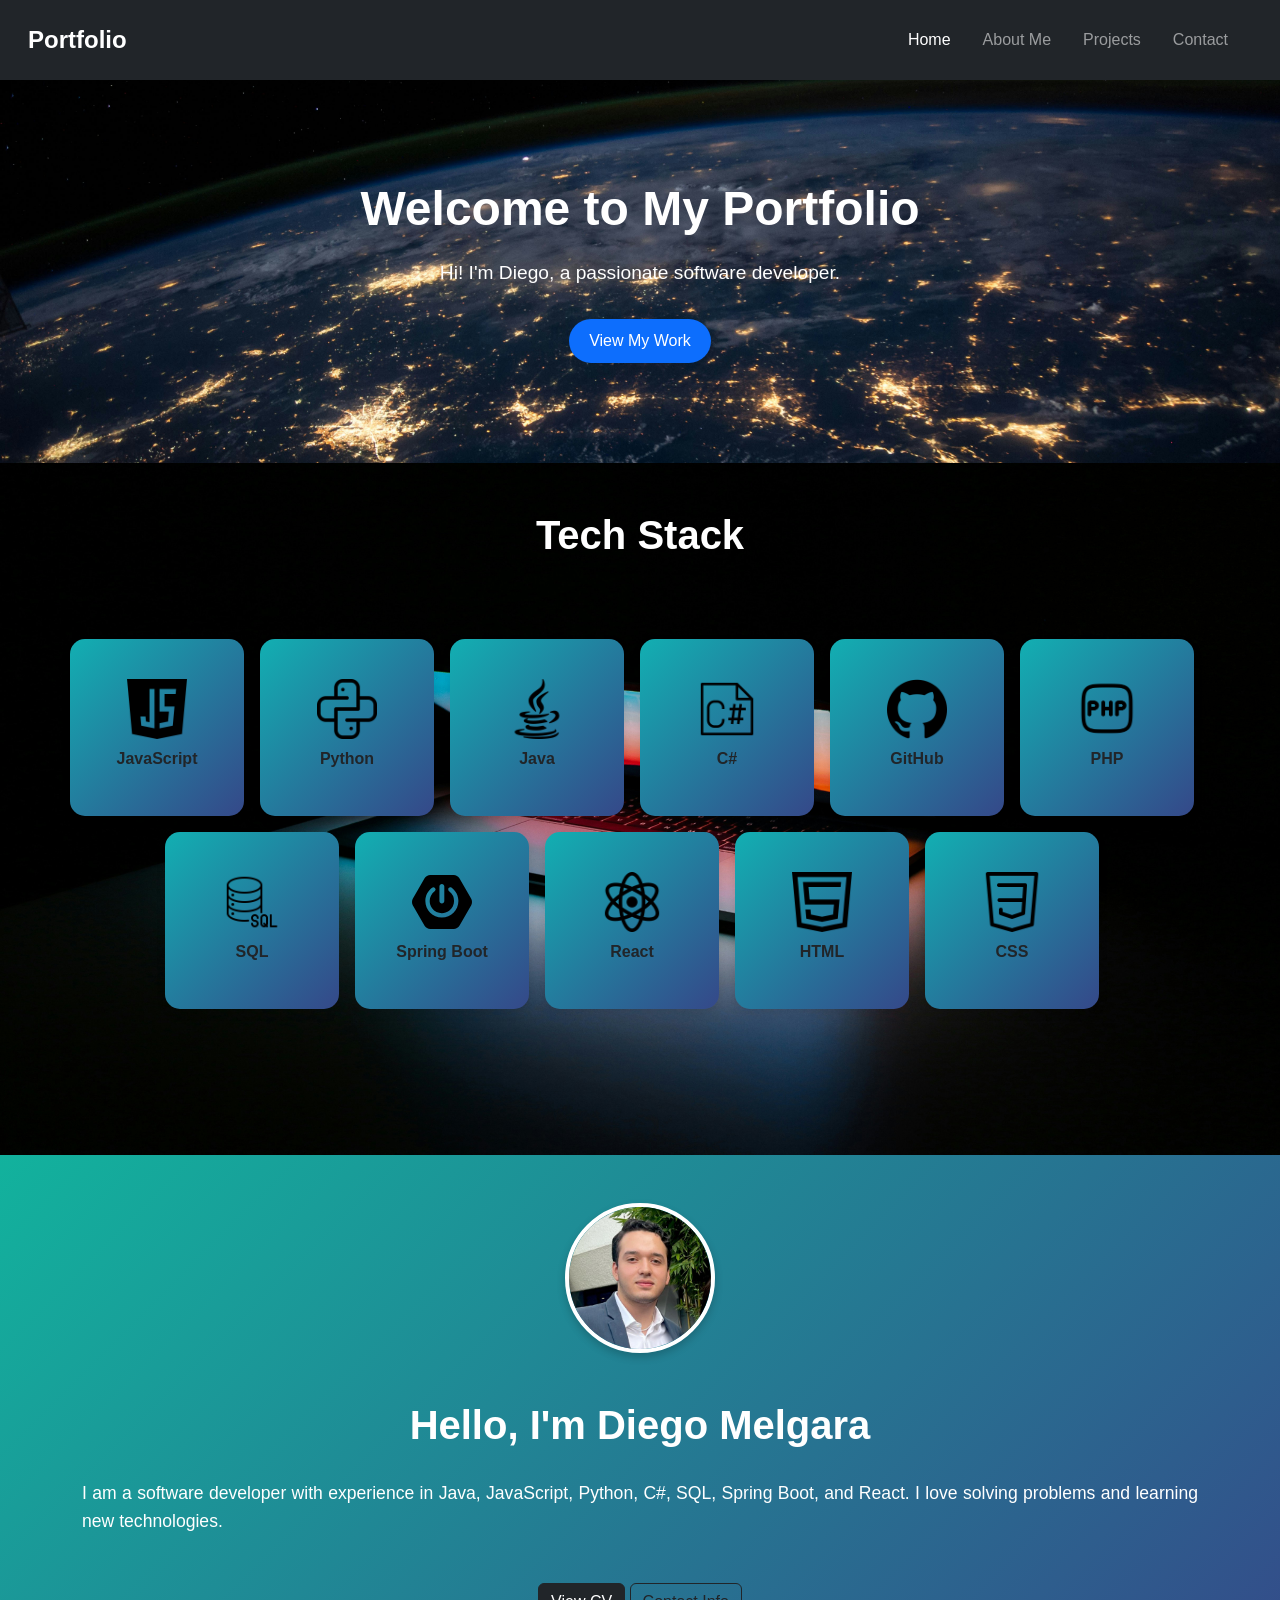
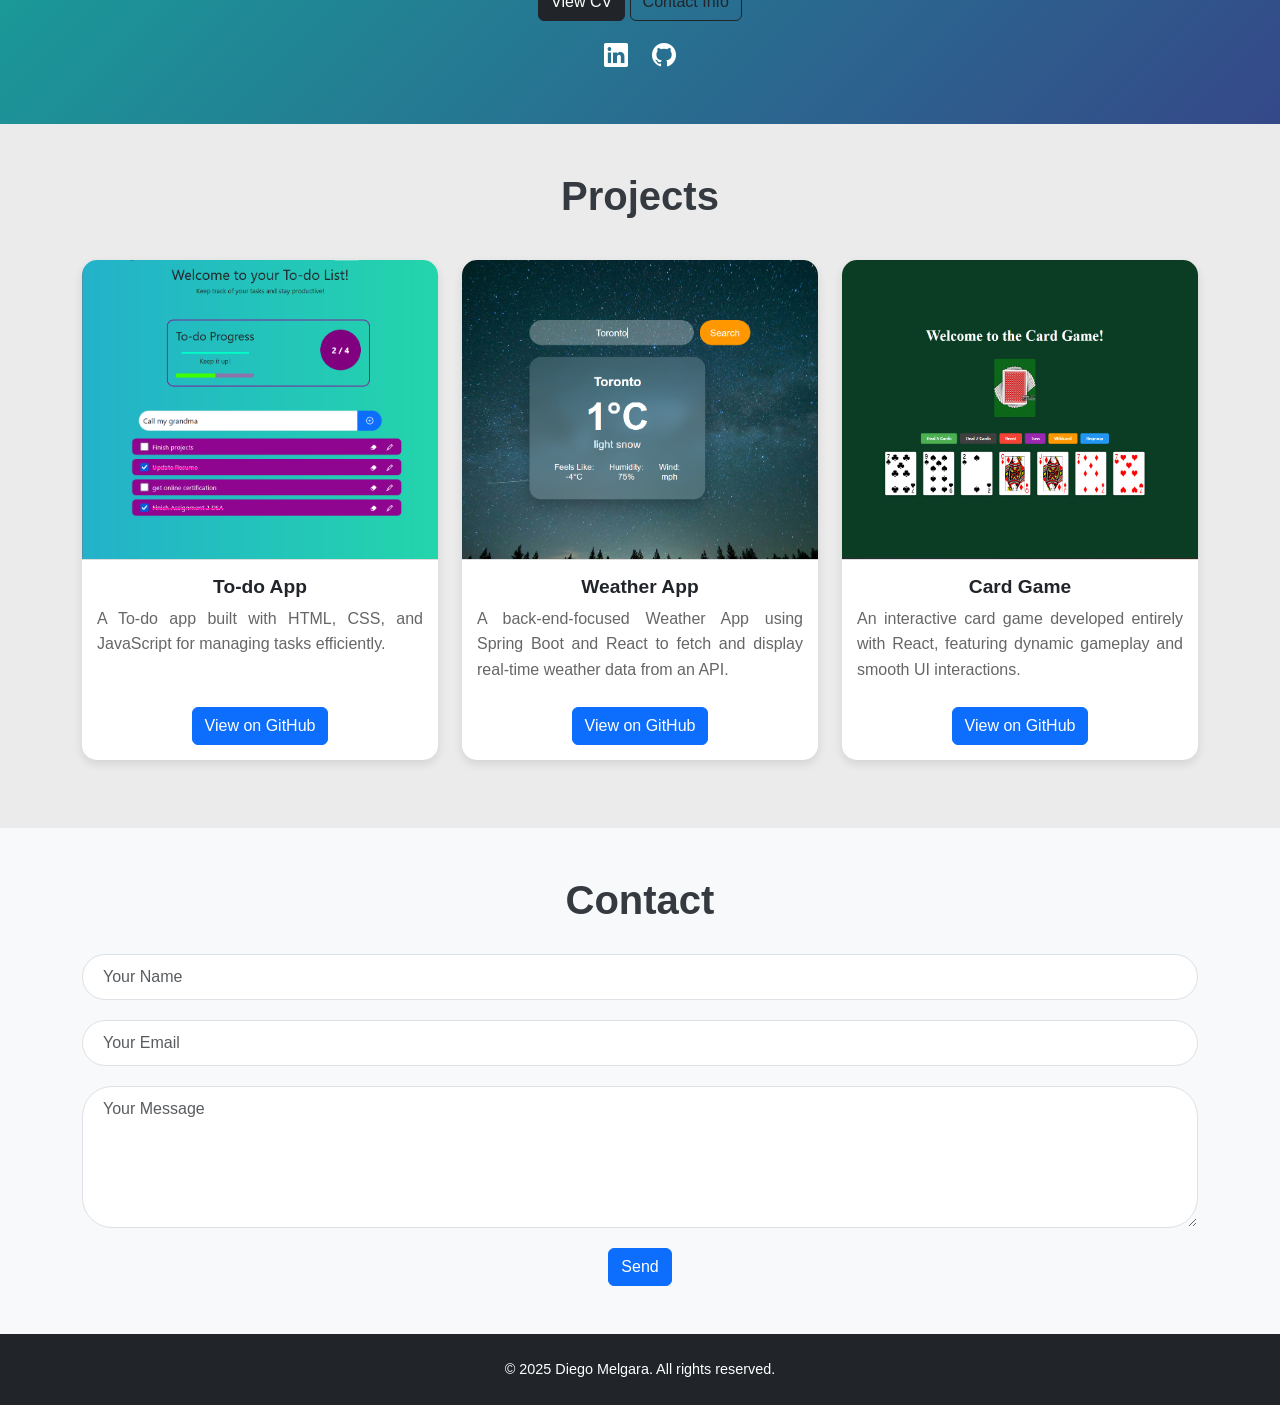
==== index.html @ a62bce4a "Update index.html" ====
<!DOCTYPE html>
<html lang="en">
<head>
    <!-- Meta tags -->
    <meta charset="UTF-8">
    <meta http-equiv="X-UA-Compatible" content="IE=edge">
    <meta name="viewport" content="width=device-width, initial-scale=1.0">

    <!-- Bootstrap CSS -->
    <link
        href="https://cdn.jsdelivr.net/npm/bootstrap@5.3.3/dist/css/bootstrap.min.css"
        rel="stylesheet"
        integrity="sha384-QWTKZyjpPEjISv5WaRU9OFeRpok6YctnYmDr5pNlyT2bRjXh0JMhjY6hW+ALEwIH"
        crossorigin="anonymous"
    >

    <!-- Bootstrap Icons -->
    <link
        href="https://cdn.jsdelivr.net/npm/bootstrap-icons/font/bootstrap-icons.css"
        rel="stylesheet"
    >

    <!-- Bootstrap JS -->
    <script
        src="https://cdn.jsdelivr.net/npm/bootstrap@5.3.3/dist/js/bootstrap.bundle.min.js"
        integrity="sha384-YvpcrYf0tY3lHB60NNkmXc5s9fDVZLESaAA55NDzOxhy9GkcIdslK1eN7N6jIeHz"
        crossorigin="anonymous"
    ></script>

    <link rel="stylesheet" href="./style.css">
    <title>Personal Portfolio</title>
</head>

<body>
    <!-- Navigation Bar -->
    <nav class="navbar navbar-expand-lg navbar-dark bg-dark">
        <div class="container-fluid">
            <a class="navbar-brand" href="#">Portfolio</a>
            <button class="navbar-toggler" type="button" data-bs-toggle="collapse" data-bs-target="#navbarNav"
                aria-controls="navbarNav" aria-expanded="false" aria-label="Toggle navigation">
                <span class="navbar-toggler-icon"></span>
            </button>
            <div class="collapse navbar-collapse" id="navbarNav">
                <ul class="navbar-nav ms-auto">
                    <li class="nav-item">
                        <a class="nav-link active" href="#home">Home</a>
                    </li>
                    <li class="nav-item">
                        <a class="nav-link" href="#aboutMe">About Me</a>
                    </li>
                    <li class="nav-item">
                        <a class="nav-link" href="#projects">Projects</a>
                    </li>
                    <li class="nav-item">
                        <a class="nav-link" href="#contact">Contact</a>
                    </li>
                </ul>
            </div>
        </div>
    </nav>

    <!-- Home Section -->
    <section id="home" class="d-flex align-items-center justify-content-center text-center">
        <div class="container">
            <h1 class="display-4">Welcome to My Portfolio</h1>
            <p class="lead">Hi! I'm Diego, a passionate software developer.</p>
            <a href="#projects" class="btn btn-primary">View My Work</a>
        </div>
    </section>

    <!-- Tech Stack Section -->
    <section id="techStackSection" class="fade-in py-5">
        <h2 id="techStack">Tech Stack</h2>
        <div id="skills" class="container mb-5">
            <div class="row justify-content-center g-3">
                <!-- 1 -->
                <div class="col-6 col-sm-4 col-md-3 col-lg-2 d-flex">
                    <div class="card flex-fill">
                        <div class="card-body">
                            <img src="./images/stack/java-script.png" alt="JavaScript">
                            <h4 class="card-title">JavaScript</h4>
                        </div>
                    </div>
                </div>
                <!-- 2 -->
                <div class="col-6 col-sm-4 col-md-3 col-lg-2 d-flex">
                    <div class="card flex-fill">
                        <div class="card-body">
                            <img src="./images/stack/python.png" alt="Python">
                            <h4 class="card-title">Python</h4>
                        </div>
                    </div>
                </div>
                <!-- 3 -->
                <div class="col-6 col-sm-4 col-md-3 col-lg-2 d-flex">
                    <div class="card flex-fill">
                        <div class="card-body">
                            <img src="./images/stack/java.png" alt="Java">
                            <h4 class="card-title">Java</h4>
                        </div>
                    </div>
                </div>
                <!-- 4 -->
                <div class="col-6 col-sm-4 col-md-3 col-lg-2 d-flex">
                    <div class="card flex-fill">
                        <div class="card-body">
                            <img src="./images/stack/c-sharp(1).png" alt="C#">
                            <h4 class="card-title">C#</h4>
                        </div>
                    </div>
                </div>
                <!-- 5 -->
                <div class="col-6 col-sm-4 col-md-3 col-lg-2 d-flex">
                    <div class="card flex-fill">
                        <div class="card-body">
                            <img src="./images/stack/github-logo.png" alt="GitHub">
                            <h4 class="card-title">GitHub</h4>
                        </div>
                    </div>
                </div>
                <!-- 6 -->
                <div class="col-6 col-sm-4 col-md-3 col-lg-2 d-flex">
                    <div class="card flex-fill">
                        <div class="card-body">
                            <img src="./images/stack/php.png" alt="PHP">
                            <h4 class="card-title">PHP</h4>
                        </div>
                    </div>
                </div>
                <!-- 7 -->
                <div class="col-6 col-sm-4 col-md-3 col-lg-2 d-flex">
                    <div class="card flex-fill">
                        <div class="card-body">
                            <img src="./images/stack/sql-server.png" alt="SQL">
                            <h4 class="card-title">SQL</h4>
                        </div>
                    </div>
                </div>
                <!-- 8 -->
                <div class="col-6 col-sm-4 col-md-3 col-lg-2 d-flex">
                    <div class="card flex-fill">
                        <div class="card-body">
                            <img src="./images/stack/springboot.svg" alt="Spring Boot">
                            <h4 class="card-title">Spring Boot</h4>
                        </div>
                    </div>
                </div>
                <!-- 9 -->
                <div class="col-6 col-sm-4 col-md-3 col-lg-2 d-flex">
                    <div class="card flex-fill">
                        <div class="card-body">
                            <img src="./images/stack/atom.png" alt="React">
                            <h4 class="card-title">React</h4>
                        </div>
                    </div>
                </div>
                <!-- 10 -->
                <div class="col-6 col-sm-4 col-md-3 col-lg-2 d-flex">
                    <div class="card flex-fill">
                        <div class="card-body">
                            <img src="./images/stack/html.png" alt="Html">
                            <h4 class="card-title">HTML</h4>
                        </div>
                    </div>
                </div>
                <!-- 11 -->
                <div class="col-6 col-sm-4 col-md-3 col-lg-2 d-flex">
                    <div class="card flex-fill">
                        <div class="card-body">
                            <img src="./images/stack/css-3.png" alt="CSS">
                            <h4 class="card-title">CSS</h4>
                        </div>
                    </div>
                </div>
            </div>
        </div>
    </section>

    <!-- About Me Section -->
    <section id="aboutMe" class="py-5 bg-light text-center">
        <div class="container">
            <div class="profile-container">
                <img src="./images/me.jpg" alt="Profile Picture" class="profile-img">
            </div>
            
            <h2 class="mt-5">Hello, I'm <strong>Diego Melgara</strong></h2>
            <p>
                I am a software developer with experience in Java, JavaScript, Python, C#, SQL, Spring Boot, and React. 
                I love solving problems and learning new technologies.
            </p>
    
            <div class="mt-5">
                <a href="./CV/Diego Melgara-1.pdf" class="btn btn-dark" target="_blank">View CV</a>
                <a href="#contact" class="btn btn-outline-dark">Contact Info</a>
            </div>

    
            <div class="floating-icons mt-3">
                <a href="https://www.linkedin.com/in/diego-melgara/" target="_blank"><i class="bi bi-linkedin"></i></a>
                <a href="https://github.com/dmelgara" target="_blank"><i class="bi bi-github"></i></a>
            </div>
        </div>
    </section>
    
    <!-- Projects Section -->
    <section id="projects" class="py-5">
        <div class="container text-center">
            <h2>Projects</h2>
            <div class="row">
                <div class="col-md-4">
                    <div class="card fixed-size-card">
                        <img src="./images/TodoSS.png" class="card-img-top fixed-img" alt="To-do App">
                        <div class="card-body">
                            <h5 class="card-title">To-do App</h5>
                            <p class="card-text">A To-do app built with HTML, CSS, and JavaScript for managing tasks efficiently.</p>
                            <a href="https://github.com/dmelgara/To-do-App.git" class="btn btn-primary">View on GitHub</a>
                        </div>
                    </div>
                </div>
                <div class="col-md-4">
                    <div class="card fixed-size-card">
                        <img src="./images/Weather.png" class="card-img-top fixed-img" alt="Weather App">
                        <div class="card-body">
                            <h5 class="card-title">Weather App</h5>
                            <p class="card-text">A back-end-focused Weather App using Spring Boot and React to fetch and display real-time weather data from an API.</p>
                            <a href="https://github.com/dmelgara/Weather-app" class="btn btn-primary">View on GitHub</a>
                        </div>
                    </div>
                </div>
                <div class="col-md-4">
                    <div class="card fixed-size-card">
                        <img src="./images/CardGame.png" class="card-img-top fixed-img" alt="Card Game">
                        <div class="card-body">
                            <h5 class="card-title">Card Game</h5>
                            <p class="card-text">An interactive card game developed entirely with React, featuring dynamic gameplay and smooth UI interactions.</p>
                            <a href="https://github.com/dmelgara/Card-Game" class="btn btn-primary">View on GitHub</a>
                        </div>
                    </div>
                </div>
            </div>
        </div>
    </section>

    <!-- Contact Section -->
    <section id="contact" class="py-5 bg-light">
        <div class="container text-center">
            <h2>Contact</h2>
            <form action="https://formspree.io/f/xpwqrazk" method="POST">
                <input type="text" name="name" class="form-control" placeholder="Your Name" required>
                <input type="email" name="email" class="form-control" placeholder="Your Email" required>
                <textarea name="message" class="form-control" placeholder="Your Message" rows="5" required></textarea>
                <button type="submit" class="btn btn-primary">Send</button>
            </form>
        </div>
    </section>

    <!-- Footer -->
    <footer class="py-4 bg-dark text-white text-center">
        <p>&copy; 2025 Diego Melgara. All rights reserved.</p>
    </footer>
</body>
</html>
---- style.css ----
body {
    font-family: 'Poppins', sans-serif;
    line-height: 1.6;
    color: #ffffff;
    background-color: #ffffff;
    margin: 0;
    padding: 0;
    box-sizing: border-box;
}

.navbar {
    box-shadow: 0 4px 6px rgba(0, 0, 0, 0.1);
    padding: 1rem;
}

.navbar-brand { 
    font-size: 1.5rem;
    font-weight: bold;
}

.navbar-nav .nav-link {
    margin-right: 1rem;
    font-weight: 500;
    transition: color 0.3s ease;
}

.navbar-nav .nav-link:hover {
    color: #0d6efd;
}


#home {
    background-image: url("./images/world.jpg");
    color: #fff;
    text-align: center;
    padding: 100px 20px; 
    background-size: cover;
    background-position: center;
}

#home h1 {
    font-size: 3rem;
    font-weight: bold;
    margin-bottom: 20px;
}

#home p {
    font-size: 1.2rem;
    margin-bottom: 30px;
}

#home .btn {
    padding: 10px 20px;
    font-size: 1rem;
    border-radius: 25px;
    background-color: #0d6efd;
    color: #fff;
    border: none;
    cursor: pointer;
}


#techStack {
    text-align: center;
    font-size: 2.5rem;
    font-weight: bold;
    margin-bottom: 30px;
    position: relative;
    animation: fadeColor 4s infinite ease-in-out;
}

@keyframes fadeColor {
    0% { color: #ffffff; }
    50% { color: #0d6efd; }
    100% { color: #ffffff; }
}
#techStackSection {
    background: url("./images/laptop.jpg") no-repeat center center;
    background-size: cover;
}

#skills {
    padding: 50px 0;
}


#skills .row {
    width: 100%;
    display: flex;
    flex-wrap: wrap;
    justify-content: center;
}


#skills .card {
    border-radius: 15px;
    transition: transform 0.3s, box-shadow 0.3s;
    background: linear-gradient(135deg, #12afb2, #354889);
    padding: 15px;
    text-align: center;
    height: 100%;
    max-width: 180px;
}

#skills .card:hover {
    box-shadow: 0 0 15px rgba(255, 255, 255, 0.5);
    transform: translateY(-5px);
}


#skills .card-body {
    display: flex;
    flex-direction: column;
    align-items: center;
    justify-content: center;
}


#skills .card img {
    width: 60px;
    height: 60px;
    margin-bottom: 10px;
}


#skills .card-title {
    font-size: 1rem;
    font-weight: bold;
}


@media (max-width: 992px) {
    #skills .card {
        max-width: 150px;
    }
}

@media (max-width: 768px) {
    #skills .card {
        max-width: 200px;
        margin: 10px 0;
    }
    #skills .card img {
        width: 50px;
        height: 50px;
    }
}

@media (max-width: 480px) {
    #skills .card {
        max-width: 250px;
        width: 90%;
    }
}


#aboutMe {
    padding: 100px 20px;
    background: linear-gradient(135deg, #12b29d, #354889);
    display: flex;
    flex-direction: column;
    align-items: center;
    color: #fff; 
}

#aboutMe h2 {
    font-size: 2.5rem;
    margin-bottom: 30px;
    font-weight: bold;
    text-align: center;
}

#aboutMe p {
    font-size: 1.1rem;
    margin-bottom: 40px;
    text-align: justify;
}


.profile-container {
    display: flex;
    justify-content: center;
    align-items: center;
}

.profile-img {
    width: 150px;
    height: 150px;
    border-radius: 50%;
    object-fit: cover;
    border: 4px solid #fff;
    box-shadow: 0 4px 8px rgba(0, 0, 0, 0.2);
}


.floating-icons a {
    font-size: 24px;
    color: #fff;
    margin: 0 10px;
    transition: color 0.3s;
    text-decoration: none;
}

.floating-icons a:hover {
    color: #0d6efd;
}

/* Projects Section */
#projects {
    padding: 60px 20px;
    background-color: #ebebeb;
    display: flex;
    flex-direction: column;
    align-items: center;
}

#projects h2 {
    font-size: 2.5rem;
    margin-bottom: 40px;
    font-weight: bold;
    text-align: center;
    color: #343a40;
}

/* Cards for Projects */
.fixed-size-card {
    height: 500px; 
    display: flex;
    flex-direction: column;
    justify-content: space-between;
    box-shadow: 0 0 10px rgba(0, 0, 0, 0.1);
    border-radius: 8px;
    overflow: hidden;
}

.fixed-img {
    height: 300px; 
    object-fit: cover; 
    border-bottom: 1px solid #ddd;
}

.card-body {
    display: flex;
    flex-direction: column;
    justify-content: space-between;
    padding: 15px;
}

.card-text {
    flex-grow: 1;
    margin-bottom: 10px;
}

.btn-primary {
    align-self: center;
}

.card {
    border: none;
    border-radius: 15px;
    box-shadow: 0 4px 10px rgba(0, 0, 0, 0.1);
    transition: transform 0.3s ease, box-shadow 0.3s ease;
    margin-bottom: 20px;
}

.card:hover {
    transform: translateY(-10px);
    box-shadow: 0 8px 15px rgba(0, 0, 0, 0.2);
}

.card-title {
    font-size: 1.2rem;
    font-weight: 600;
    text-align: center;
}

.card-text {
    font-size: 1rem;
    color: #666;
    text-align: justify;
}

/* Contact Section */
#contact {
    padding: 60px 20px;
    background-color: #bcbcbc;
    display: flex;
    flex-direction: column;
    align-items: center;
}

#contact h2 {
    font-size: 2.5rem;
    margin-bottom: 30px;
    font-weight: bold;
    text-align: center;
    color: #343a40;
}

form .form-control {
    border-radius: 30px;
    padding: 10px 20px;
    font-size: 1rem;
    margin-bottom: 20px;
}

form button {
    border-radius: 25px;
    font-size: 1rem;
    padding: 10px 20px;
    background-color: #0d6efd;
    color: #fff;
    border: none;
    cursor: pointer;
}


footer {
    background: #343a40;
    color: #fff;
    padding: 20px 0;
    text-align: center;
    clear: both;
}

footer p {
    margin: 0;
    font-size: 0.9rem;
}
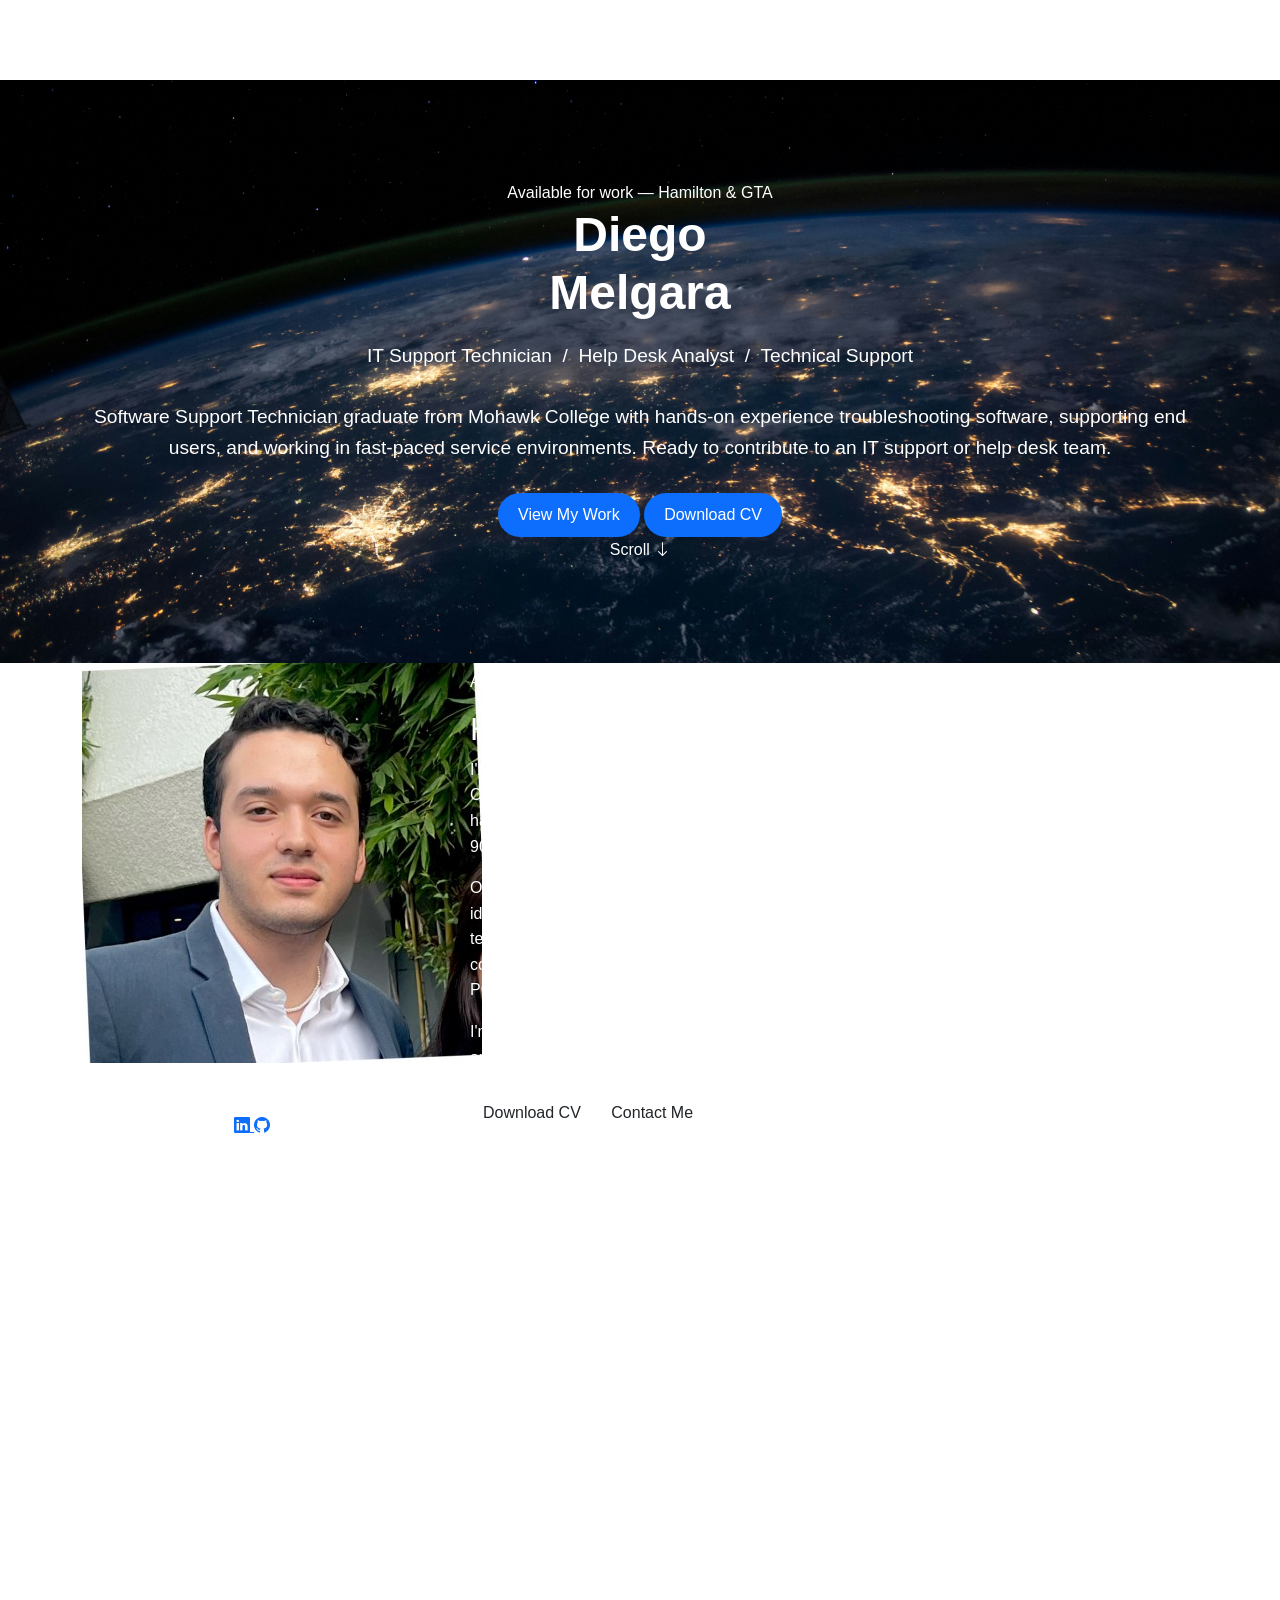
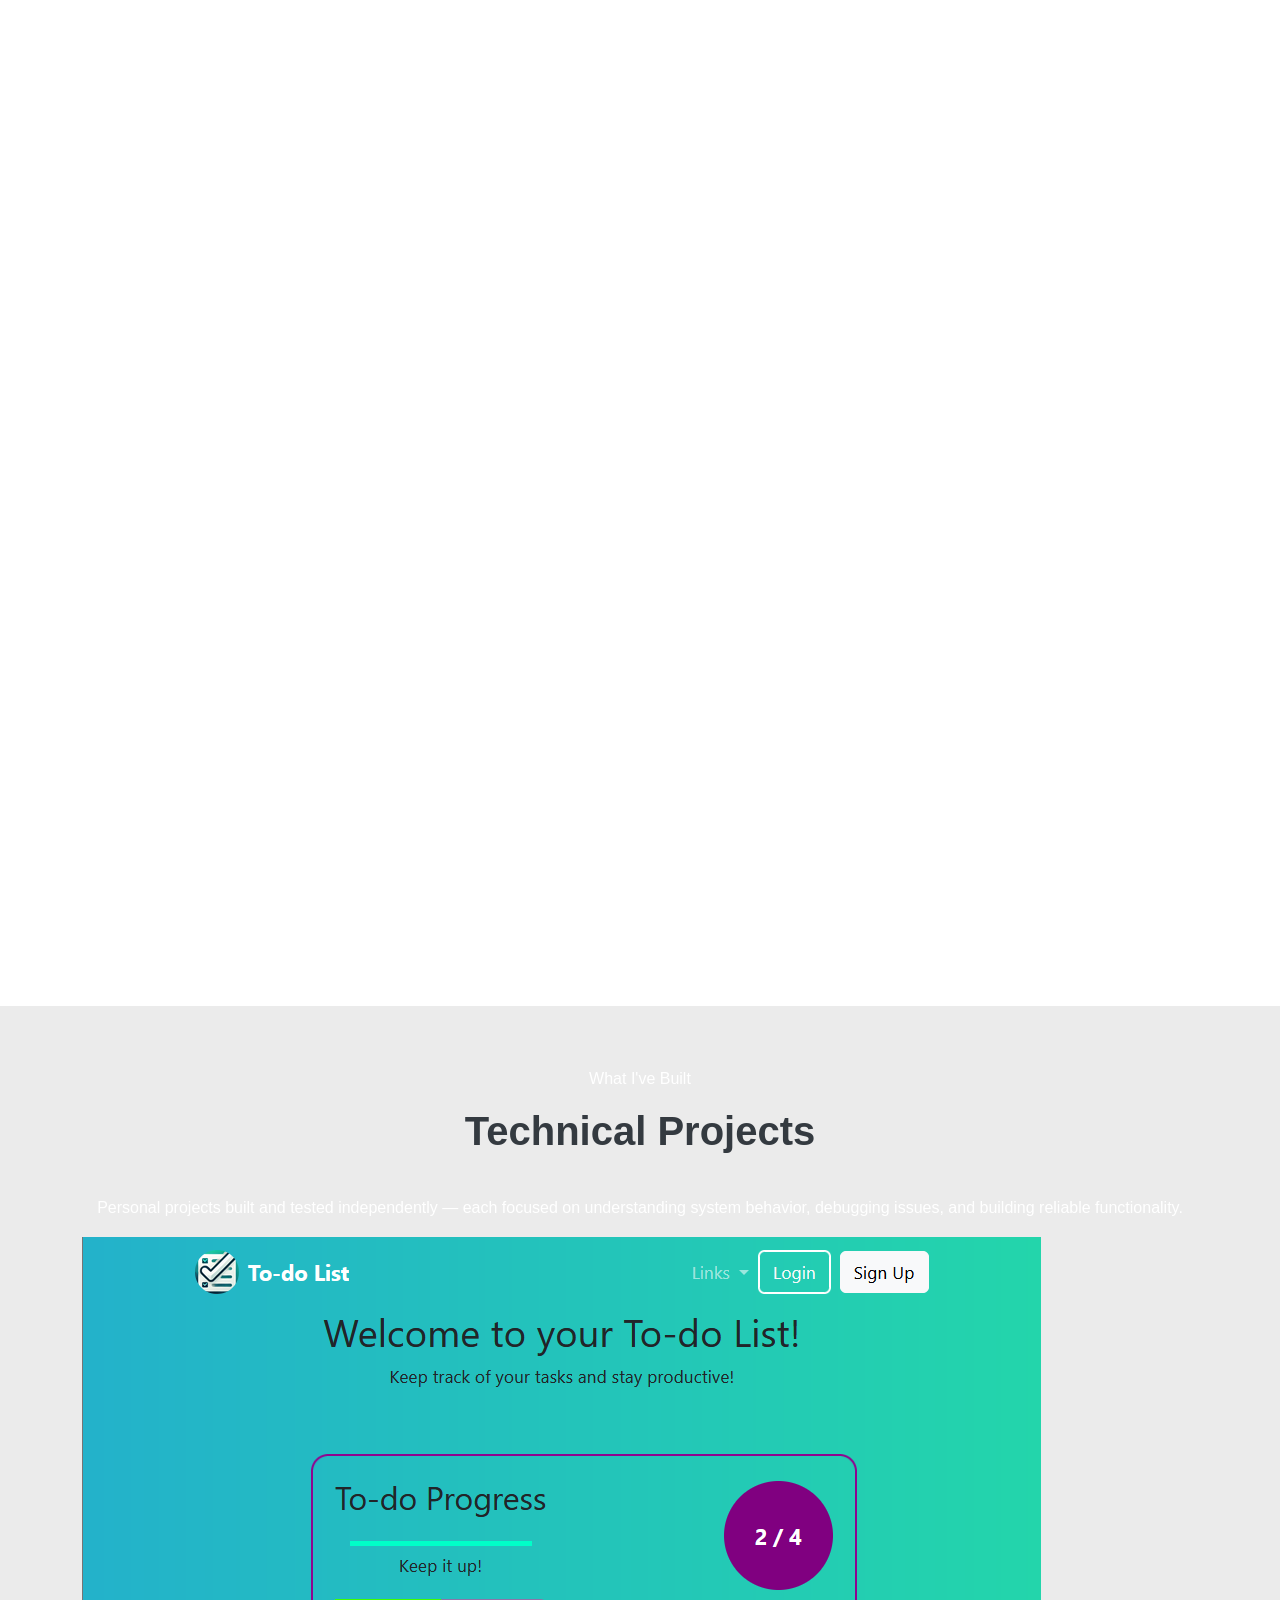
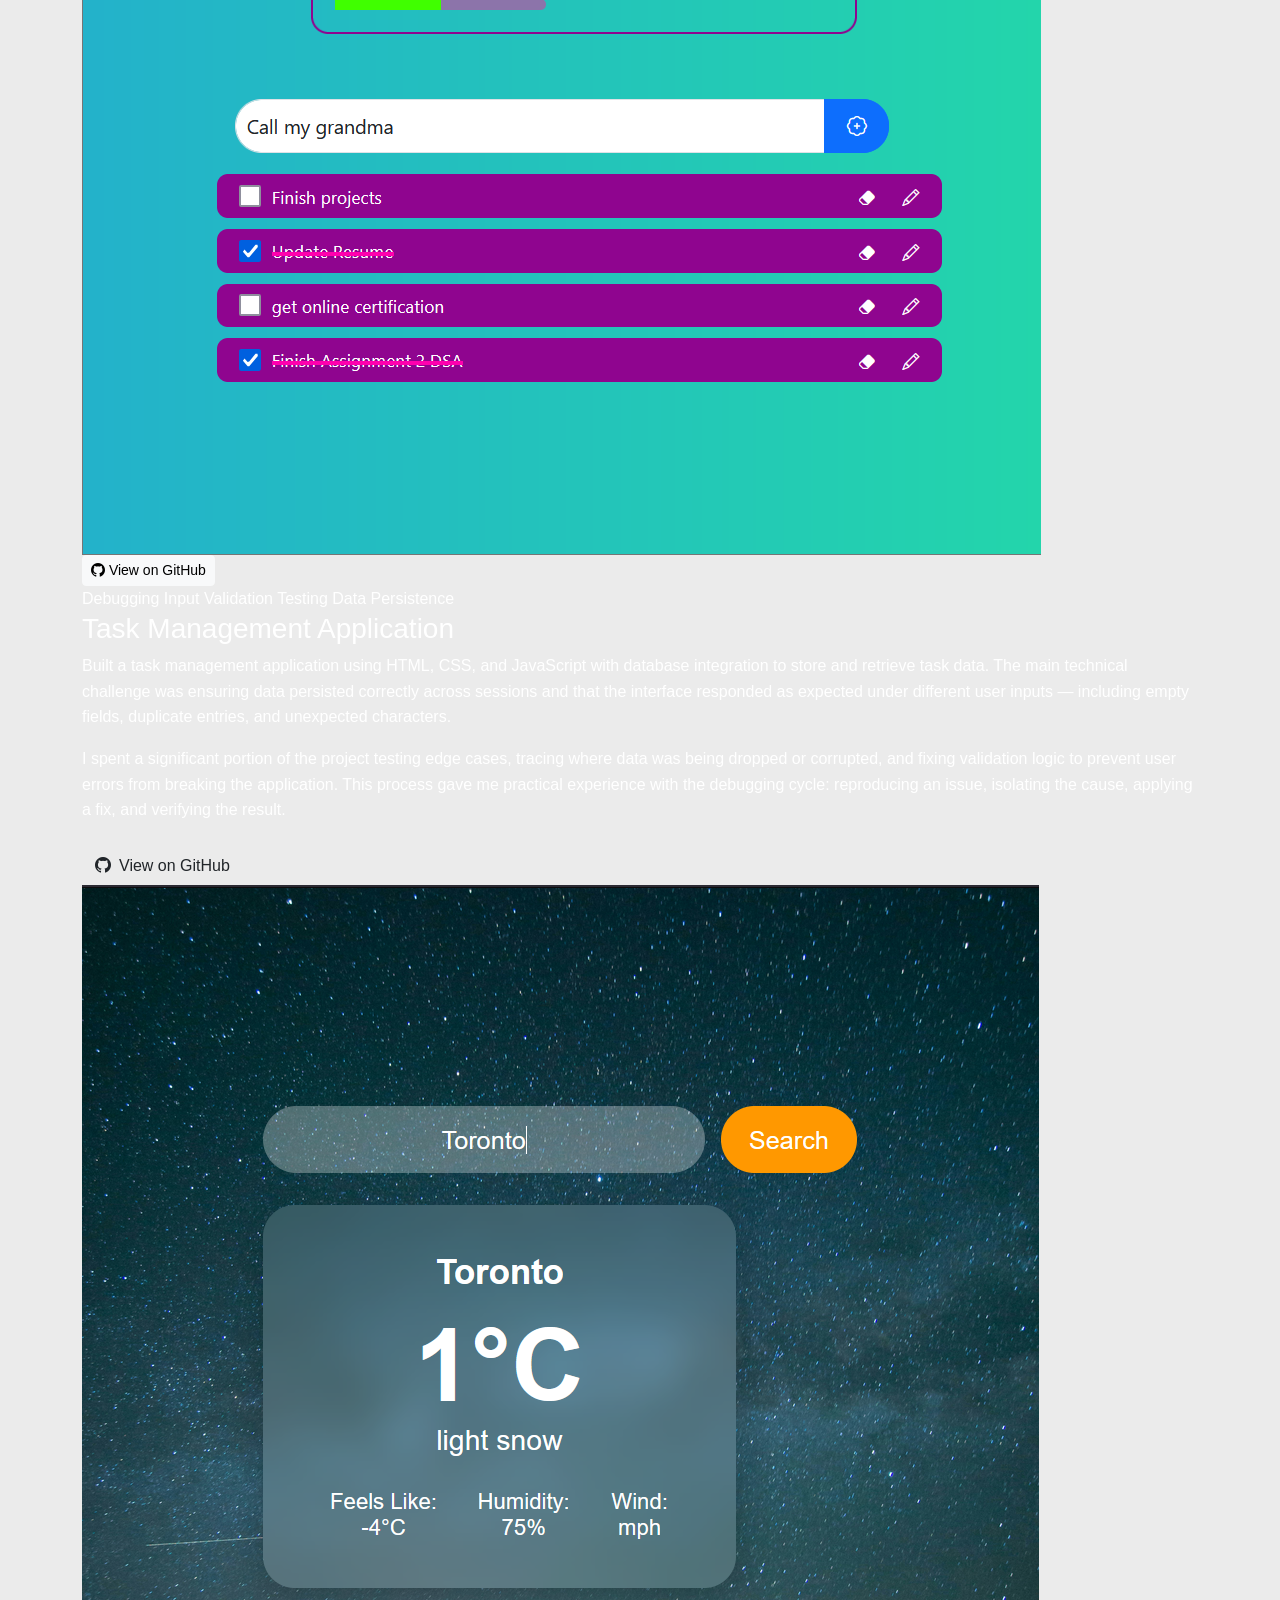
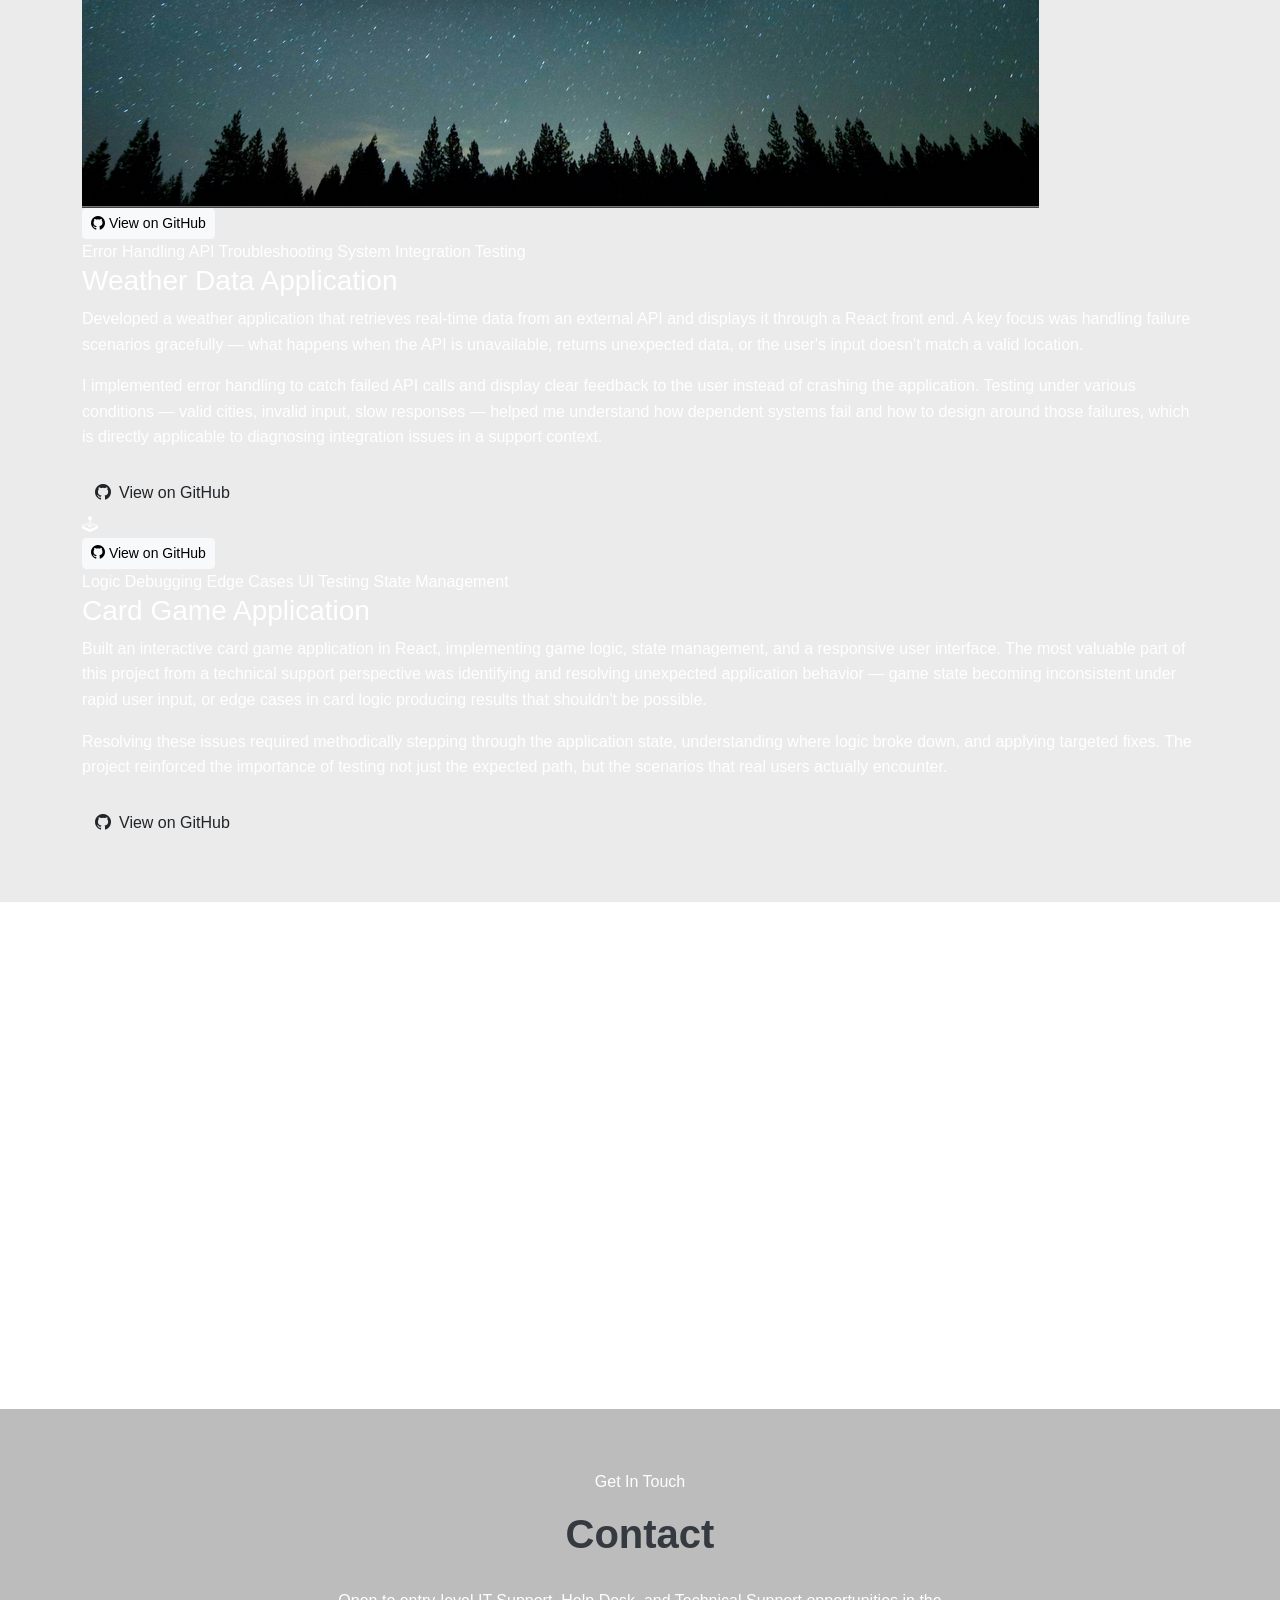
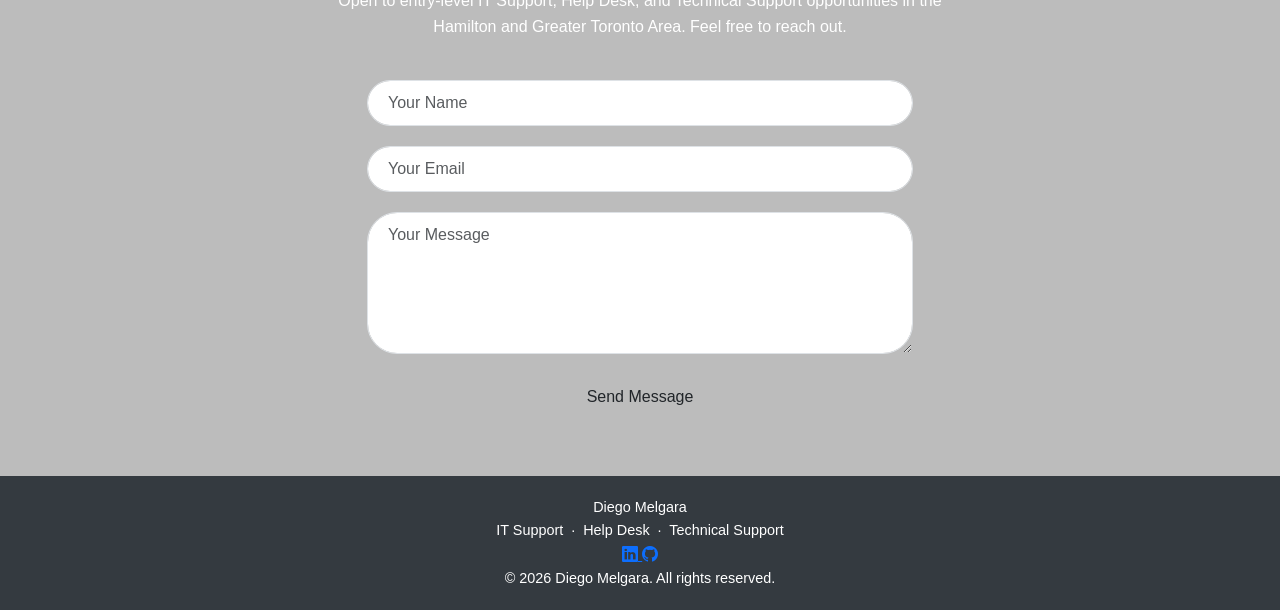
==== commit 9afa18dd: "Add files via upload" ====
--- a/index.html
+++ b/index.html
@@ -1,262 +1,538 @@
-<!DOCTYPE html>
-<html lang="en">
-<head>
-    <!-- Meta tags -->
-    <meta charset="UTF-8">
-    <meta http-equiv="X-UA-Compatible" content="IE=edge">
-    <meta name="viewport" content="width=device-width, initial-scale=1.0">
-
-    <!-- Bootstrap CSS -->
-    <link
-        href="https://cdn.jsdelivr.net/npm/bootstrap@5.3.3/dist/css/bootstrap.min.css"
-        rel="stylesheet"
-        integrity="sha384-QWTKZyjpPEjISv5WaRU9OFeRpok6YctnYmDr5pNlyT2bRjXh0JMhjY6hW+ALEwIH"
-        crossorigin="anonymous"
-    >
-
-    <!-- Bootstrap Icons -->
-    <link
-        href="https://cdn.jsdelivr.net/npm/bootstrap-icons/font/bootstrap-icons.css"
-        rel="stylesheet"
-    >
-
-    <!-- Bootstrap JS -->
-    <script
-        src="https://cdn.jsdelivr.net/npm/bootstrap@5.3.3/dist/js/bootstrap.bundle.min.js"
-        integrity="sha384-YvpcrYf0tY3lHB60NNkmXc5s9fDVZLESaAA55NDzOxhy9GkcIdslK1eN7N6jIeHz"
-        crossorigin="anonymous"
-    ></script>
-
-    <link rel="stylesheet" href="./style.css">
-    <title>Personal Portfolio</title>
-</head>
-
-<body>
-    <!-- Navigation Bar -->
-    <nav class="navbar navbar-expand-lg navbar-dark bg-dark">
-        <div class="container-fluid">
-            <a class="navbar-brand" href="#">Portfolio</a>
-            <button class="navbar-toggler" type="button" data-bs-toggle="collapse" data-bs-target="#navbarNav"
-                aria-controls="navbarNav" aria-expanded="false" aria-label="Toggle navigation">
-                <span class="navbar-toggler-icon"></span>
-            </button>
-            <div class="collapse navbar-collapse" id="navbarNav">
-                <ul class="navbar-nav ms-auto">
-                    <li class="nav-item">
-                        <a class="nav-link active" href="#home">Home</a>
-                    </li>
-                    <li class="nav-item">
-                        <a class="nav-link" href="#aboutMe">About Me</a>
-                    </li>
-                    <li class="nav-item">
-                        <a class="nav-link" href="#projects">Projects</a>
-                    </li>
-                    <li class="nav-item">
-                        <a class="nav-link" href="#contact">Contact</a>
-                    </li>
-                </ul>
-            </div>
-        </div>
-    </nav>
-
-    <!-- Home Section -->
-    <section id="home" class="d-flex align-items-center justify-content-center text-center">
-        <div class="container">
-            <h1 class="display-4">Welcome to My Portfolio</h1>
-            <p class="lead">Hi! I'm Diego, a passionate software developer.</p>
-            <a href="#projects" class="btn btn-primary">View My Work</a>
-        </div>
-    </section>
-
-    <!-- Tech Stack Section -->
-    <section id="techStackSection" class="fade-in py-5">
-        <h2 id="techStack">Tech Stack</h2>
-        <div id="skills" class="container mb-5">
-            <div class="row justify-content-center g-3">
-                <!-- 1 -->
-                <div class="col-6 col-sm-4 col-md-3 col-lg-2 d-flex">
-                    <div class="card flex-fill">
-                        <div class="card-body">
-                            <img src="./images/stack/java-script.png" alt="JavaScript">
-                            <h4 class="card-title">JavaScript</h4>
-                        </div>
-                    </div>
-                </div>
-                <!-- 2 -->
-                <div class="col-6 col-sm-4 col-md-3 col-lg-2 d-flex">
-                    <div class="card flex-fill">
-                        <div class="card-body">
-                            <img src="./images/stack/python.png" alt="Python">
-                            <h4 class="card-title">Python</h4>
-                        </div>
-                    </div>
-                </div>
-                <!-- 3 -->
-                <div class="col-6 col-sm-4 col-md-3 col-lg-2 d-flex">
-                    <div class="card flex-fill">
-                        <div class="card-body">
-                            <img src="./images/stack/java.png" alt="Java">
-                            <h4 class="card-title">Java</h4>
-                        </div>
-                    </div>
-                </div>
-                <!-- 4 -->
-                <div class="col-6 col-sm-4 col-md-3 col-lg-2 d-flex">
-                    <div class="card flex-fill">
-                        <div class="card-body">
-                            <img src="./images/stack/c-sharp(1).png" alt="C#">
-                            <h4 class="card-title">C#</h4>
-                        </div>
-                    </div>
-                </div>
-                <!-- 5 -->
-                <div class="col-6 col-sm-4 col-md-3 col-lg-2 d-flex">
-                    <div class="card flex-fill">
-                        <div class="card-body">
-                            <img src="./images/stack/github-logo.png" alt="GitHub">
-                            <h4 class="card-title">GitHub</h4>
-                        </div>
-                    </div>
-                </div>
-                <!-- 6 -->
-                <div class="col-6 col-sm-4 col-md-3 col-lg-2 d-flex">
-                    <div class="card flex-fill">
-                        <div class="card-body">
-                            <img src="./images/stack/php.png" alt="PHP">
-                            <h4 class="card-title">PHP</h4>
-                        </div>
-                    </div>
-                </div>
-                <!-- 7 -->
-                <div class="col-6 col-sm-4 col-md-3 col-lg-2 d-flex">
-                    <div class="card flex-fill">
-                        <div class="card-body">
-                            <img src="./images/stack/sql-server.png" alt="SQL">
-                            <h4 class="card-title">SQL</h4>
-                        </div>
-                    </div>
-                </div>
-                <!-- 8 -->
-                <div class="col-6 col-sm-4 col-md-3 col-lg-2 d-flex">
-                    <div class="card flex-fill">
-                        <div class="card-body">
-                            <img src="./images/stack/springboot.svg" alt="Spring Boot">
-                            <h4 class="card-title">Spring Boot</h4>
-                        </div>
-                    </div>
-                </div>
-                <!-- 9 -->
-                <div class="col-6 col-sm-4 col-md-3 col-lg-2 d-flex">
-                    <div class="card flex-fill">
-                        <div class="card-body">
-                            <img src="./images/stack/atom.png" alt="React">
-                            <h4 class="card-title">React</h4>
-                        </div>
-                    </div>
-                </div>
-                <!-- 10 -->
-                <div class="col-6 col-sm-4 col-md-3 col-lg-2 d-flex">
-                    <div class="card flex-fill">
-                        <div class="card-body">
-                            <img src="./images/stack/html.png" alt="Html">
-                            <h4 class="card-title">HTML</h4>
-                        </div>
-                    </div>
-                </div>
-                <!-- 11 -->
-                <div class="col-6 col-sm-4 col-md-3 col-lg-2 d-flex">
-                    <div class="card flex-fill">
-                        <div class="card-body">
-                            <img src="./images/stack/css-3.png" alt="CSS">
-                            <h4 class="card-title">CSS</h4>
-                        </div>
-                    </div>
-                </div>
-            </div>
-        </div>
-    </section>
-
-    <!-- About Me Section -->
-    <section id="aboutMe" class="py-5 bg-light text-center">
-        <div class="container">
-            <div class="profile-container">
-                <img src="./images/me.jpg" alt="Profile Picture" class="profile-img">
-            </div>
-            
-            <h2 class="mt-5">Hello, I'm <strong>Diego Melgara</strong></h2>
-            <p>
-                I am a software developer with experience in Java, JavaScript, Python, C#, SQL, Spring Boot, and React. 
-                I love solving problems and learning new technologies.
-            </p>
-    
-            <div class="mt-5">
-                <a href="./CV/Diego Melgara-1.pdf" class="btn btn-dark" target="_blank">View CV</a>
-                <a href="#contact" class="btn btn-outline-dark">Contact Info</a>
-            </div>
-
-    
-            <div class="floating-icons mt-3">
-                <a href="https://www.linkedin.com/in/diego-melgara/" target="_blank"><i class="bi bi-linkedin"></i></a>
-                <a href="https://github.com/dmelgara" target="_blank"><i class="bi bi-github"></i></a>
-            </div>
-        </div>
-    </section>
-    
-    <!-- Projects Section -->
-    <section id="projects" class="py-5">
-        <div class="container text-center">
-            <h2>Projects</h2>
-            <div class="row">
-                <div class="col-md-4">
-                    <div class="card fixed-size-card">
-                        <img src="./images/TodoSS.png" class="card-img-top fixed-img" alt="To-do App">
-                        <div class="card-body">
-                            <h5 class="card-title">To-do App</h5>
-                            <p class="card-text">A To-do app built with HTML, CSS, and JavaScript for managing tasks efficiently.</p>
-                            <a href="https://github.com/dmelgara/To-do-App.git" class="btn btn-primary">View on GitHub</a>
-                        </div>
-                    </div>
-                </div>
-                <div class="col-md-4">
-                    <div class="card fixed-size-card">
-                        <img src="./images/Weather.png" class="card-img-top fixed-img" alt="Weather App">
-                        <div class="card-body">
-                            <h5 class="card-title">Weather App</h5>
-                            <p class="card-text">A back-end-focused Weather App using Spring Boot and React to fetch and display real-time weather data from an API.</p>
-                            <a href="https://github.com/dmelgara/Weather-app" class="btn btn-primary">View on GitHub</a>
-                        </div>
-                    </div>
-                </div>
-                <div class="col-md-4">
-                    <div class="card fixed-size-card">
-                        <img src="./images/CardGame.png" class="card-img-top fixed-img" alt="Card Game">
-                        <div class="card-body">
-                            <h5 class="card-title">Card Game</h5>
-                            <p class="card-text">An interactive card game developed entirely with React, featuring dynamic gameplay and smooth UI interactions.</p>
-                            <a href="https://github.com/dmelgara/Card-Game" class="btn btn-primary">View on GitHub</a>
-                        </div>
-                    </div>
-                </div>
-            </div>
-        </div>
-    </section>
-
-    <!-- Contact Section -->
-    <section id="contact" class="py-5 bg-light">
-        <div class="container text-center">
-            <h2>Contact</h2>
-            <form action="https://formspree.io/f/xpwqrazk" method="POST">
-                <input type="text" name="name" class="form-control" placeholder="Your Name" required>
-                <input type="email" name="email" class="form-control" placeholder="Your Email" required>
-                <textarea name="message" class="form-control" placeholder="Your Message" rows="5" required></textarea>
-                <button type="submit" class="btn btn-primary">Send</button>
-            </form>
-        </div>
-    </section>
-
-    <!-- Footer -->
-    <footer class="py-4 bg-dark text-white text-center">
-        <p>&copy; 2025 Diego Melgara. All rights reserved.</p>
-    </footer>
-</body>
-</html>
+<!DOCTYPE html>
+<html lang="en">
+  <head>
+    <meta charset="UTF-8" />
+    <meta http-equiv="X-UA-Compatible" content="IE=edge" />
+    <meta name="viewport" content="width=device-width, initial-scale=1.0" />
+
+    <!-- SEO -->
+    <title>Diego Melgara — IT Support Technician | Help Desk Analyst</title>
+    <meta name="description" content="Diego Melgara — Software Support Technician graduate from Mohawk College. Seeking entry-level IT Support, Help Desk, and Technical Support roles in Hamilton and the GTA." />
+
+    <!-- Google Fonts -->
+    <link rel="preconnect" href="https://fonts.googleapis.com" />
+    <link rel="preconnect" href="https://fonts.gstatic.com" crossorigin />
+    <link href="https://fonts.googleapis.com/css2?family=Syne:wght@600;700;800&family=DM+Sans:ital,wght@0,300;0,400;0,500;1,300&display=swap" rel="stylesheet" />
+
+    <!-- Bootstrap CSS -->
+    <link
+      href="https://cdn.jsdelivr.net/npm/bootstrap@5.3.3/dist/css/bootstrap.min.css"
+      rel="stylesheet"
+      integrity="sha384-QWTKZyjpPEjISv5WaRU9OFeRpok6YctnYmDr5pNlyT2bRjXh0JMhjY6hW+ALEwIH"
+      crossorigin="anonymous"
+    />
+
+    <!-- Bootstrap Icons -->
+    <link href="https://cdn.jsdelivr.net/npm/bootstrap-icons/font/bootstrap-icons.css" rel="stylesheet" />
+
+    <!-- Custom CSS -->
+    <link rel="stylesheet" href="./style.css" />
+  </head>
+
+  <body>
+
+    <!-- ═══════════════════════════════════════════
+         NAVIGATION
+    ═══════════════════════════════════════════ -->
+    <nav class="navbar navbar-expand-lg navbar-dark sticky-top" id="mainNav">
+      <div class="container">
+        <a class="navbar-brand" href="#home">Diego Melgara</a>
+        <button
+          class="navbar-toggler"
+          type="button"
+          data-bs-toggle="collapse"
+          data-bs-target="#navbarNav"
+          aria-controls="navbarNav"
+          aria-expanded="false"
+          aria-label="Toggle navigation"
+        >
+          <span class="navbar-toggler-icon"></span>
+        </button>
+        <div class="collapse navbar-collapse" id="navbarNav">
+          <ul class="navbar-nav ms-auto">
+            <li class="nav-item"><a class="nav-link" href="#home">Home</a></li>
+            <li class="nav-item"><a class="nav-link" href="#about">About</a></li>
+            <li class="nav-item"><a class="nav-link" href="#skills">Skills</a></li>
+            <li class="nav-item"><a class="nav-link" href="#projects">Projects</a></li>
+            <li class="nav-item"><a class="nav-link" href="#education">Education</a></li>
+            <li class="nav-item"><a class="nav-link" href="#contact">Contact</a></li>
+          </ul>
+        </div>
+      </div>
+    </nav>
+
+    <!-- ═══════════════════════════════════════════
+         HERO
+    ═══════════════════════════════════════════ -->
+    <section id="home">
+      <div class="hero-bg-grid"></div>
+      <div class="hero-glow"></div>
+      <div class="container hero-content">
+        <div class="hero-eyebrow">
+          <span class="hero-dot"></span>
+          Available for work — Hamilton &amp; GTA
+        </div>
+        <h1 class="hero-name">Diego<br />Melgara</h1>
+        <p class="hero-role">
+          IT Support Technician&nbsp;&nbsp;/&nbsp;&nbsp;Help Desk Analyst&nbsp;&nbsp;/&nbsp;&nbsp;Technical Support
+        </p>
+        <p class="hero-statement">
+          Software Support Technician graduate from Mohawk College with hands-on
+          experience troubleshooting software, supporting end users, and working
+          in fast-paced service environments. Ready to contribute to an IT
+          support or help desk team.
+        </p>
+        <div class="hero-ctas">
+          <a href="#projects" class="btn btn-primary-custom">View My Work</a>
+          <a href="./CV/Diego Melgara- 1.pdf" class="btn btn-outline-custom" target="_blank">Download CV</a>
+        </div>
+      </div>
+      <div class="hero-scroll-hint">
+        <span>Scroll</span>
+        <i class="bi bi-arrow-down"></i>
+      </div>
+    </section>
+
+    <!-- ═══════════════════════════════════════════
+         ABOUT ME
+    ═══════════════════════════════════════════ -->
+    <section id="about">
+      <div class="container">
+        <div class="row align-items-center g-5">
+
+          <!-- Photo column -->
+          <div class="col-lg-4 text-center">
+            <div class="about-photo-wrap">
+              <img src="./images/me.jpg" alt="Diego Melgara — IT Support Technician" class="about-photo" />
+              <div class="about-photo-badge">
+                <i class="bi bi-patch-check-fill"></i> Open to work
+              </div>
+            </div>
+            <div class="about-social mt-4">
+              <a href="https://www.linkedin.com/in/diego-melgara/" target="_blank" aria-label="LinkedIn">
+                <i class="bi bi-linkedin"></i>
+              </a>
+              <a href="https://github.com/dmelgara" target="_blank" aria-label="GitHub">
+                <i class="bi bi-github"></i>
+              </a>
+            </div>
+          </div>
+
+          <!-- Text column -->
+          <div class="col-lg-8">
+            <p class="section-label">About Me</p>
+            <h2 class="section-heading">Hi, I'm <span class="accent">Diego Melgara</span></h2>
+
+            <p class="about-body">
+              I'm a recent graduate of the <strong>Software Support Technician</strong> program at
+              Mohawk College in Hamilton, Ontario. My training covered IT support
+              fundamentals including operating systems, networking, hardware,
+              software troubleshooting, and cloud computing concepts through the
+              Microsoft Azure AZ-900 curriculum.
+            </p>
+            <p class="about-body">
+              Outside of my studies, I built and tested several software
+              applications, gaining practical experience identifying bugs, tracing
+              system errors, validating data, and thinking through how users
+              interact with technology. I also bring customer service experience
+              from fast-paced environments where clear communication and quick
+              problem resolution were part of the daily job — including hands-on
+              work with POS systems and end-user support.
+            </p>
+            <p class="about-body">
+              I'm currently looking for an entry-level <strong>IT Support</strong>,
+              <strong>Help Desk</strong>, or <strong>Technical Support</strong> role
+              where I can apply my technical training, grow within a support team,
+              and help users resolve issues efficiently.
+            </p>
+
+            <div class="about-ctas mt-4">
+              <a href="./CV/Diego Melgara- 1.pdf" class="btn btn-primary-custom" target="_blank">Download CV</a>
+              <a href="#contact" class="btn btn-outline-custom">Contact Me</a>
+            </div>
+          </div>
+        </div>
+      </div>
+    </section>
+
+    <!-- ═══════════════════════════════════════════
+         TECHNICAL SKILLS
+    ═══════════════════════════════════════════ -->
+    <section id="skills" class="section-alt">
+      <div class="container">
+        <p class="section-label text-center">What I Work With</p>
+        <h2 class="section-heading text-center">Technical Skills</h2>
+        <p class="section-sub text-center">
+          Core competencies relevant to IT Support and Help Desk roles
+        </p>
+
+        <div class="skills-grid">
+
+          <div class="skill-card">
+            <div class="skill-card-icon"><i class="bi bi-display"></i></div>
+            <h4>Operating Systems</h4>
+            <ul>
+              <li>Windows 10 / 11</li>
+              <li>Troubleshooting &amp; configuration</li>
+              <li>Software installation &amp; removal</li>
+              <li>User accounts &amp; permissions</li>
+              <li>Basic Linux command line</li>
+            </ul>
+          </div>
+
+          <div class="skill-card">
+            <div class="skill-card-icon"><i class="bi bi-diagram-3"></i></div>
+            <h4>Networking</h4>
+            <ul>
+              <li>TCP/IP, DNS, DHCP</li>
+              <li>Basic LAN / WAN concepts</li>
+              <li>Wi-Fi connectivity troubleshooting</li>
+              <li>IP addressing</li>
+              <li>ping, ipconfig, tracert diagnostics</li>
+            </ul>
+          </div>
+
+          <div class="skill-card">
+            <div class="skill-card-icon"><i class="bi bi-grid-1x2"></i></div>
+            <h4>Software &amp; Productivity</h4>
+            <ul>
+              <li>Microsoft Office 365</li>
+              <li>Word, Excel, Outlook, Teams</li>
+              <li>Remote Desktop basics</li>
+              <li>POS systems</li>
+              <li>End-user software support</li>
+            </ul>
+          </div>
+
+          <div class="skill-card">
+            <div class="skill-card-icon"><i class="bi bi-cloud"></i></div>
+            <h4>Cloud Computing</h4>
+            <ul>
+              <li>Microsoft Azure (AZ-900 curriculum)</li>
+              <li>IaaS / PaaS / SaaS models</li>
+              <li>Virtual machines &amp; storage</li>
+              <li>Azure networking basics</li>
+              <li>Cloud service comparisons</li>
+            </ul>
+          </div>
+
+          <div class="skill-card">
+            <div class="skill-card-icon"><i class="bi bi-cpu"></i></div>
+            <h4>Hardware &amp; Support</h4>
+            <ul>
+              <li>PC setup &amp; peripheral configuration</li>
+              <li>Basic hardware diagnostics</li>
+              <li>Printer &amp; device support</li>
+              <li>Identifying hardware failures</li>
+              <li>Issue escalation procedures</li>
+            </ul>
+          </div>
+
+          <div class="skill-card">
+            <div class="skill-card-icon"><i class="bi bi-terminal"></i></div>
+            <h4>Technical Tools</h4>
+            <ul>
+              <li>SQL — basic queries &amp; data lookup</li>
+              <li>Git / GitHub — version control</li>
+              <li>HTML / CSS / JavaScript basics</li>
+              <li>Software testing fundamentals</li>
+              <li>Reading error logs &amp; traces</li>
+            </ul>
+          </div>
+
+        </div>
+      </div>
+    </section>
+
+    <!-- ═══════════════════════════════════════════
+         PROJECTS
+    ═══════════════════════════════════════════ -->
+    <section id="projects">
+      <div class="container">
+        <p class="section-label text-center">What I've Built</p>
+        <h2 class="section-heading text-center">Technical Projects</h2>
+        <p class="section-sub text-center">
+          Personal projects built and tested independently — each focused on
+          understanding system behavior, debugging issues, and building reliable
+          functionality.
+        </p>
+
+        <div class="projects-grid">
+
+          <!-- Project 1 -->
+          <div class="project-card">
+            <div class="project-img-wrap">
+              <img src="./images/TodoSS.png" alt="Task Management Application screenshot" />
+              <div class="project-overlay">
+                <a href="https://github.com/dmelgara/To-do-App.git" target="_blank" class="btn btn-light btn-sm">
+                  <i class="bi bi-github"></i> View on GitHub
+                </a>
+              </div>
+            </div>
+            <div class="project-body">
+              <div class="project-tags">
+                <span>Debugging</span>
+                <span>Input Validation</span>
+                <span>Testing</span>
+                <span>Data Persistence</span>
+              </div>
+              <h3 class="project-title">Task Management Application</h3>
+              <p class="project-desc">
+                Built a task management application using HTML, CSS, and
+                JavaScript with database integration to store and retrieve
+                task data. The main technical challenge was ensuring data
+                persisted correctly across sessions and that the interface
+                responded as expected under different user inputs — including
+                empty fields, duplicate entries, and unexpected characters.
+              </p>
+              <p class="project-desc">
+                I spent a significant portion of the project testing edge
+                cases, tracing where data was being dropped or corrupted, and
+                fixing validation logic to prevent user errors from breaking
+                the application. This process gave me practical experience
+                with the debugging cycle: reproducing an issue, isolating the
+                cause, applying a fix, and verifying the result.
+              </p>
+              <a href="https://github.com/dmelgara/To-do-App.git" target="_blank" class="btn btn-primary-custom mt-2">
+                <i class="bi bi-github me-2"></i>View on GitHub
+              </a>
+            </div>
+          </div>
+
+          <!-- Project 2 -->
+          <div class="project-card">
+            <div class="project-img-wrap">
+              <img src="./images/Weather.png" alt="Weather Data Application screenshot" />
+              <div class="project-overlay">
+                <a href="#" class="btn btn-light btn-sm">
+                  <i class="bi bi-github"></i> View on GitHub
+                </a>
+              </div>
+            </div>
+            <div class="project-body">
+              <div class="project-tags">
+                <span>Error Handling</span>
+                <span>API Troubleshooting</span>
+                <span>System Integration</span>
+                <span>Testing</span>
+              </div>
+              <h3 class="project-title">Weather Data Application</h3>
+              <p class="project-desc">
+                Developed a weather application that retrieves real-time data
+                from an external API and displays it through a React front
+                end. A key focus was handling failure scenarios gracefully —
+                what happens when the API is unavailable, returns unexpected
+                data, or the user's input doesn't match a valid location.
+              </p>
+              <p class="project-desc">
+                I implemented error handling to catch failed API calls and
+                display clear feedback to the user instead of crashing the
+                application. Testing under various conditions — valid cities,
+                invalid input, slow responses — helped me understand how
+                dependent systems fail and how to design around those
+                failures, which is directly applicable to diagnosing
+                integration issues in a support context.
+              </p>
+              <a href="#" class="btn btn-primary-custom mt-2">
+                <i class="bi bi-github me-2"></i>View on GitHub
+              </a>
+            </div>
+          </div>
+
+          <!-- Project 3 -->
+          <div class="project-card">
+            <div class="project-img-wrap project-img-placeholder">
+              <div class="placeholder-inner">
+                <i class="bi bi-joystick"></i>
+              </div>
+              <div class="project-overlay">
+                <a href="#" class="btn btn-light btn-sm">
+                  <i class="bi bi-github"></i> View on GitHub
+                </a>
+              </div>
+            </div>
+            <div class="project-body">
+              <div class="project-tags">
+                <span>Logic Debugging</span>
+                <span>Edge Cases</span>
+                <span>UI Testing</span>
+                <span>State Management</span>
+              </div>
+              <h3 class="project-title">Card Game Application</h3>
+              <p class="project-desc">
+                Built an interactive card game application in React,
+                implementing game logic, state management, and a responsive
+                user interface. The most valuable part of this project from a
+                technical support perspective was identifying and resolving
+                unexpected application behavior — game state becoming
+                inconsistent under rapid user input, or edge cases in card
+                logic producing results that shouldn't be possible.
+              </p>
+              <p class="project-desc">
+                Resolving these issues required methodically stepping through
+                the application state, understanding where logic broke down,
+                and applying targeted fixes. The project reinforced the
+                importance of testing not just the expected path, but the
+                scenarios that real users actually encounter.
+              </p>
+              <a href="#" class="btn btn-primary-custom mt-2">
+                <i class="bi bi-github me-2"></i>View on GitHub
+              </a>
+            </div>
+          </div>
+
+        </div>
+      </div>
+    </section>
+
+    <!-- ═══════════════════════════════════════════
+         EDUCATION & CERTIFICATIONS
+    ═══════════════════════════════════════════ -->
+    <section id="education" class="section-alt">
+      <div class="container">
+        <p class="section-label text-center">Background</p>
+        <h2 class="section-heading text-center">Education &amp; Certifications</h2>
+
+        <div class="edu-grid">
+
+          <!-- Diploma -->
+          <div class="edu-card">
+            <div class="edu-icon"><i class="bi bi-mortarboard-fill"></i></div>
+            <div class="edu-body">
+              <span class="edu-badge">Ontario College Diploma</span>
+              <h4>Software Support Technician</h4>
+              <p class="edu-school">Mohawk College &nbsp;·&nbsp; Hamilton, Ontario &nbsp;·&nbsp; 2025</p>
+              <div class="edu-divider"></div>
+              <p class="edu-coursework-label">Relevant Coursework</p>
+              <div class="edu-tags">
+                <span>Operating Systems</span>
+                <span>Networking Fundamentals</span>
+                <span>Database Management</span>
+                <span>Software Testing &amp; QA</span>
+                <span>Cloud Computing</span>
+                <span>IT Support Practices</span>
+                <span>Hardware &amp; Infrastructure</span>
+                <span>Technical Communication</span>
+              </div>
+            </div>
+          </div>
+
+          <!-- Azure -->
+          <div class="edu-card">
+            <div class="edu-icon edu-icon-azure"><i class="bi bi-cloud-fill"></i></div>
+            <div class="edu-body">
+              <span class="edu-badge edu-badge-azure">Microsoft</span>
+              <h4>Azure Fundamentals — AZ-900</h4>
+              <p class="edu-school">Microsoft &nbsp;·&nbsp; Currently pursuing</p>
+              <div class="edu-divider"></div>
+              <p class="edu-coursework-label">Topics Covered</p>
+              <div class="edu-tags">
+                <span>Cloud Concepts</span>
+                <span>IaaS / PaaS / SaaS</span>
+                <span>Virtual Machines</span>
+                <span>Azure Storage</span>
+                <span>Azure Networking</span>
+                <span>Security &amp; Compliance</span>
+              </div>
+            </div>
+          </div>
+
+        </div>
+      </div>
+    </section>
+
+    <!-- ═══════════════════════════════════════════
+         CONTACT
+    ═══════════════════════════════════════════ -->
+    <section id="contact">
+      <div class="container">
+        <div class="row justify-content-center">
+          <div class="col-lg-7 text-center">
+            <p class="section-label">Get In Touch</p>
+            <h2 class="section-heading">Contact</h2>
+            <p class="contact-intro">
+              Open to entry-level IT Support, Help Desk, and Technical Support
+              opportunities in the Hamilton and Greater Toronto Area. Feel free
+              to reach out.
+            </p>
+          </div>
+        </div>
+        <div class="row justify-content-center mt-4">
+          <div class="col-lg-6">
+            <form action="https://formspree.io/f/xpwqrazk" method="POST" class="contact-form">
+              <div class="mb-3">
+                <input type="text" name="name" class="form-control contact-input" placeholder="Your Name" required />
+              </div>
+              <div class="mb-3">
+                <input type="email" name="email" class="form-control contact-input" placeholder="Your Email" required />
+              </div>
+              <div class="mb-4">
+                <textarea name="message" class="form-control contact-input" placeholder="Your Message" rows="5" required></textarea>
+              </div>
+              <div class="text-center">
+                <button type="submit" class="btn btn-primary-custom px-5">Send Message</button>
+              </div>
+            </form>
+          </div>
+        </div>
+      </div>
+    </section>
+
+    <!-- ═══════════════════════════════════════════
+         FOOTER
+    ═══════════════════════════════════════════ -->
+    <footer>
+      <div class="container">
+        <p class="footer-name">Diego Melgara</p>
+        <p class="footer-roles">IT Support &nbsp;·&nbsp; Help Desk &nbsp;·&nbsp; Technical Support</p>
+        <div class="footer-social">
+          <a href="https://www.linkedin.com/in/diego-melgara/" target="_blank" aria-label="LinkedIn">
+            <i class="bi bi-linkedin"></i>
+          </a>
+          <a href="https://github.com/dmelgara" target="_blank" aria-label="GitHub">
+            <i class="bi bi-github"></i>
+          </a>
+        </div>
+        <p class="footer-copy">&copy; 2026 Diego Melgara. All rights reserved.</p>
+      </div>
+    </footer>
+
+    <!-- Bootstrap JS -->
+    <script
+      src="https://cdn.jsdelivr.net/npm/bootstrap@5.3.3/dist/js/bootstrap.bundle.min.js"
+      integrity="sha384-YvpcrYf0tY3lHB60NNkmXc5s9fDVZLESaAA55NDzOxhy9GkcIdslK1eN7N6jIeHz"
+      crossorigin="anonymous"
+    ></script>
+
+    <!-- Navbar active link on scroll -->
+    <script>
+      const sections = document.querySelectorAll('section[id]');
+      const navLinks = document.querySelectorAll('.navbar-nav .nav-link');
+
+      window.addEventListener('scroll', () => {
+        let current = '';
+        sections.forEach(section => {
+          const sectionTop = section.offsetTop - 80;
+          if (window.scrollY >= sectionTop) current = section.getAttribute('id');
+        });
+        navLinks.forEach(link => {
+          link.classList.remove('active');
+          if (link.getAttribute('href') === '#' + current) link.classList.add('active');
+        });
+      });
+
+      // Smooth reveal on scroll
+      const revealEls = document.querySelectorAll('.skill-card, .project-card, .edu-card');
+      const observer = new IntersectionObserver((entries) => {
+        entries.forEach(entry => {
+          if (entry.isIntersecting) {
+            entry.target.classList.add('revealed');
+            observer.unobserve(entry.target);
+          }
+        });
+      }, { threshold: 0.1 });
+      revealEls.forEach(el => observer.observe(el));
+    </script>
+
+  </body>
+</html>
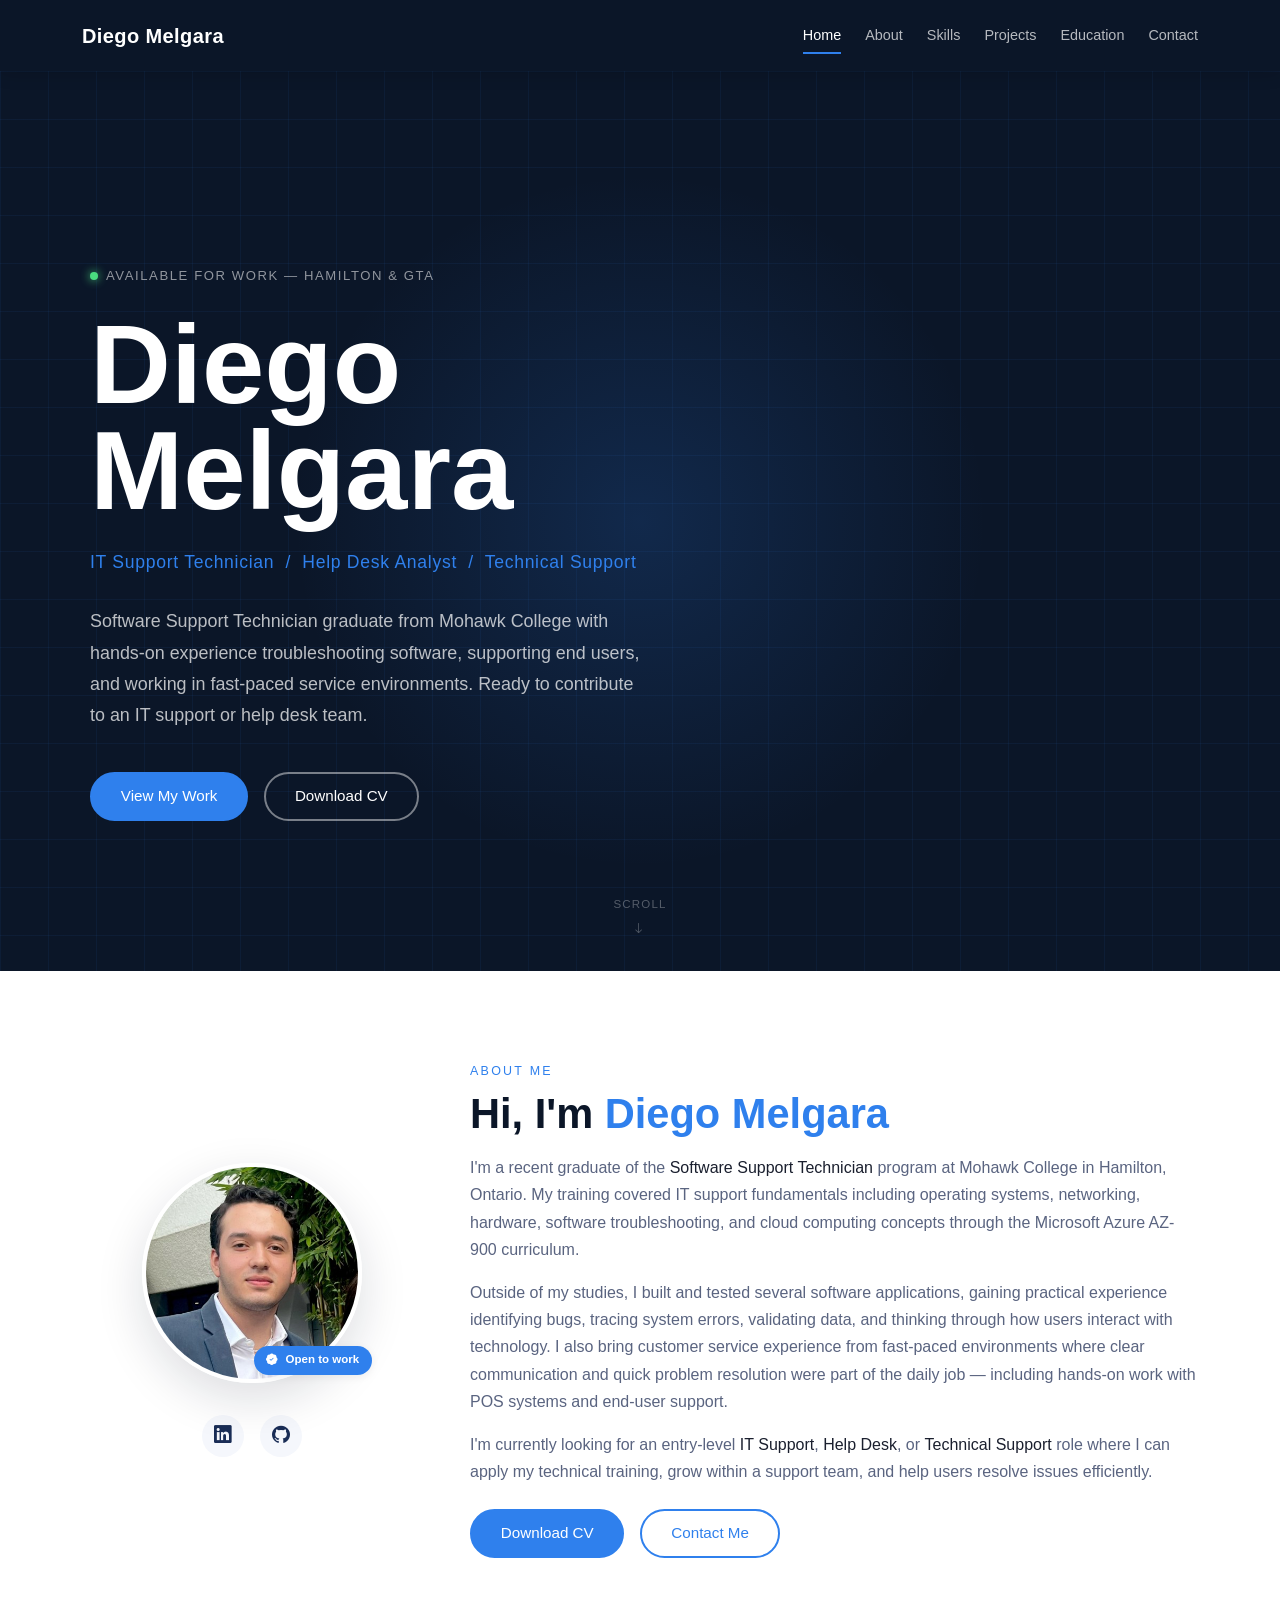
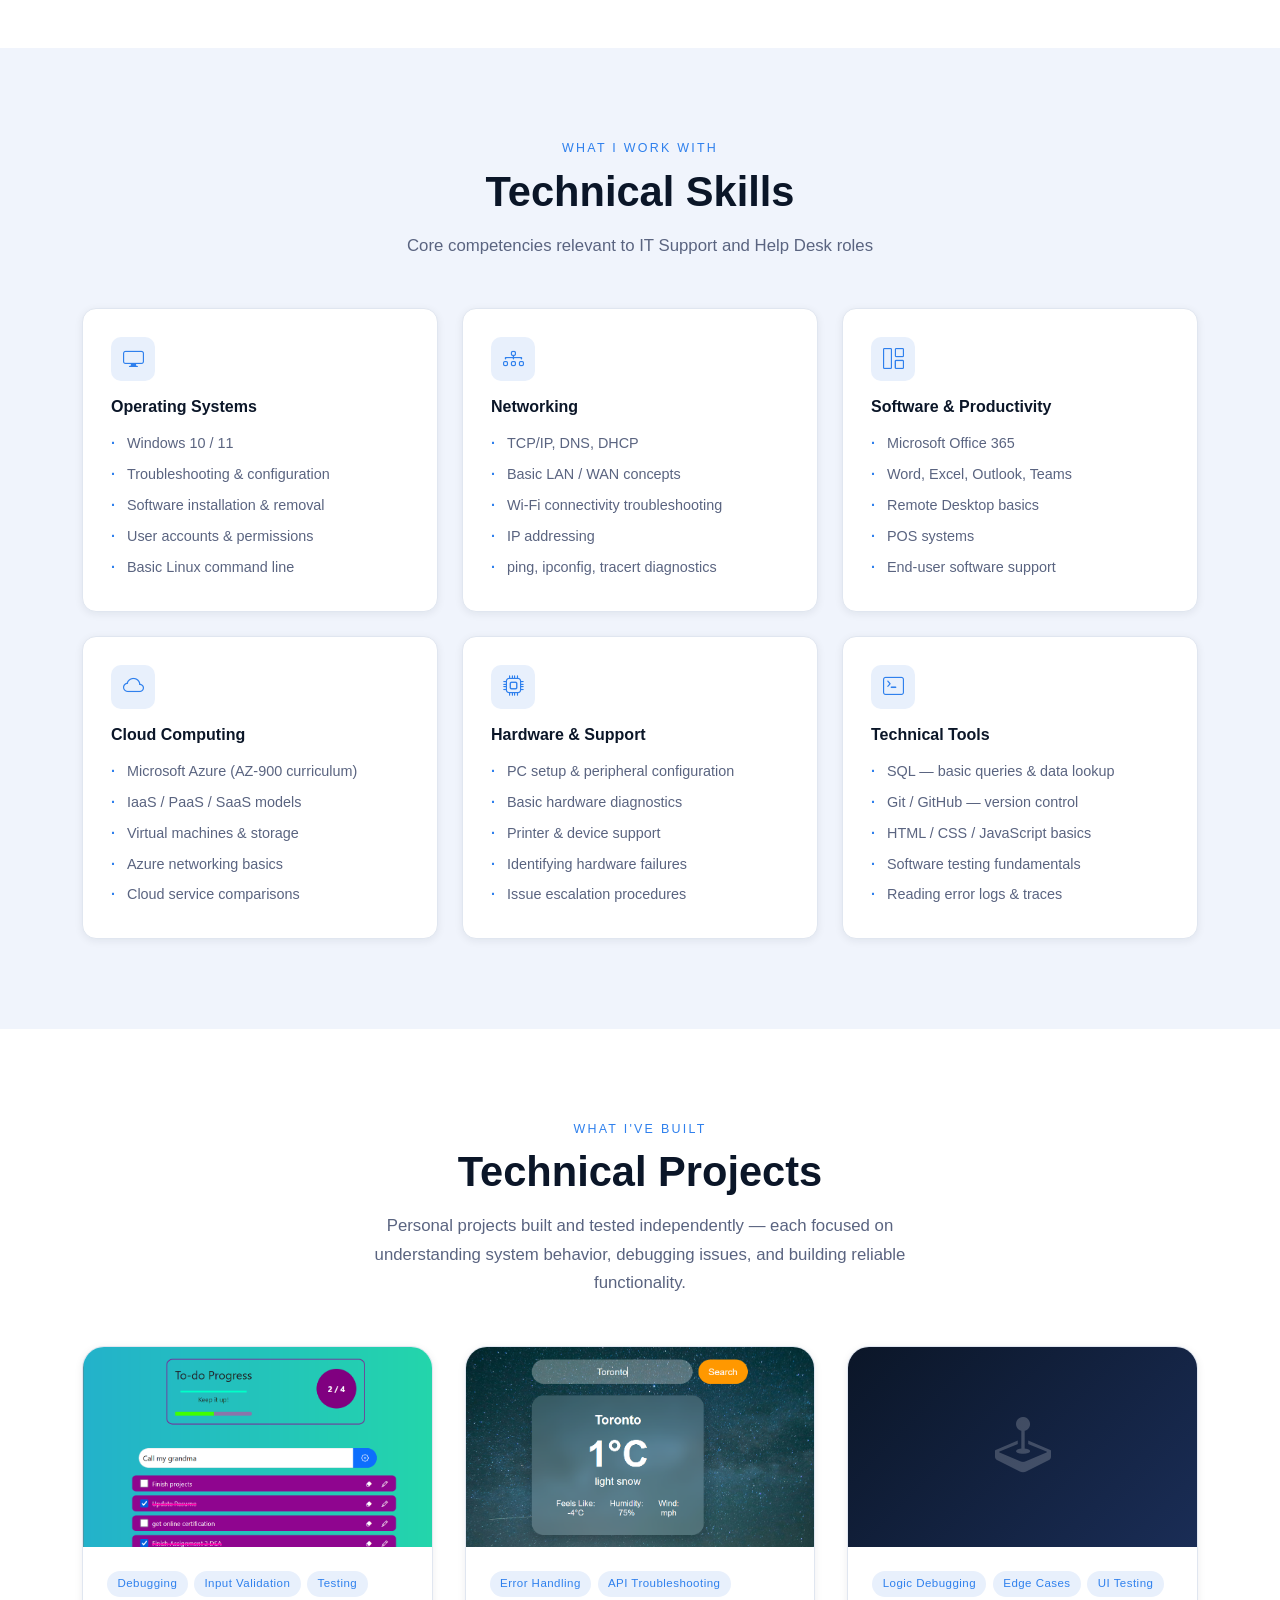
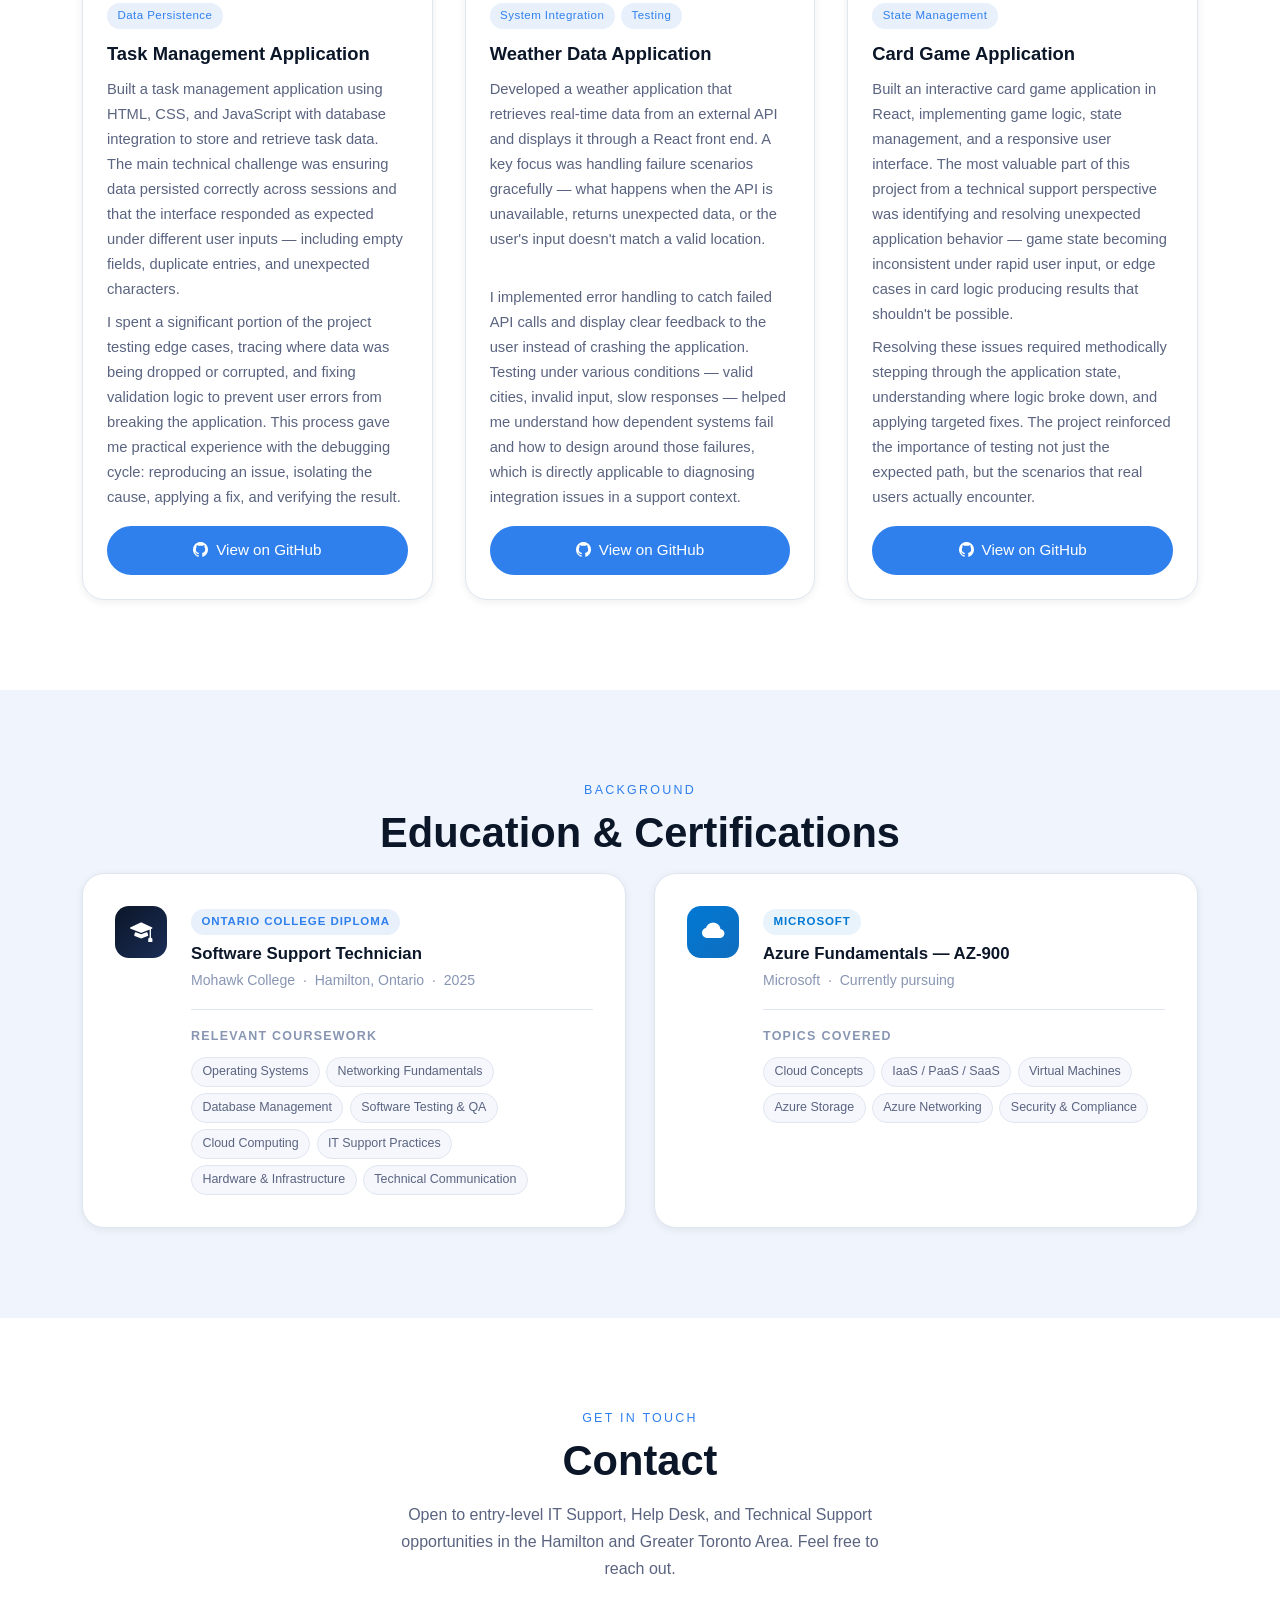
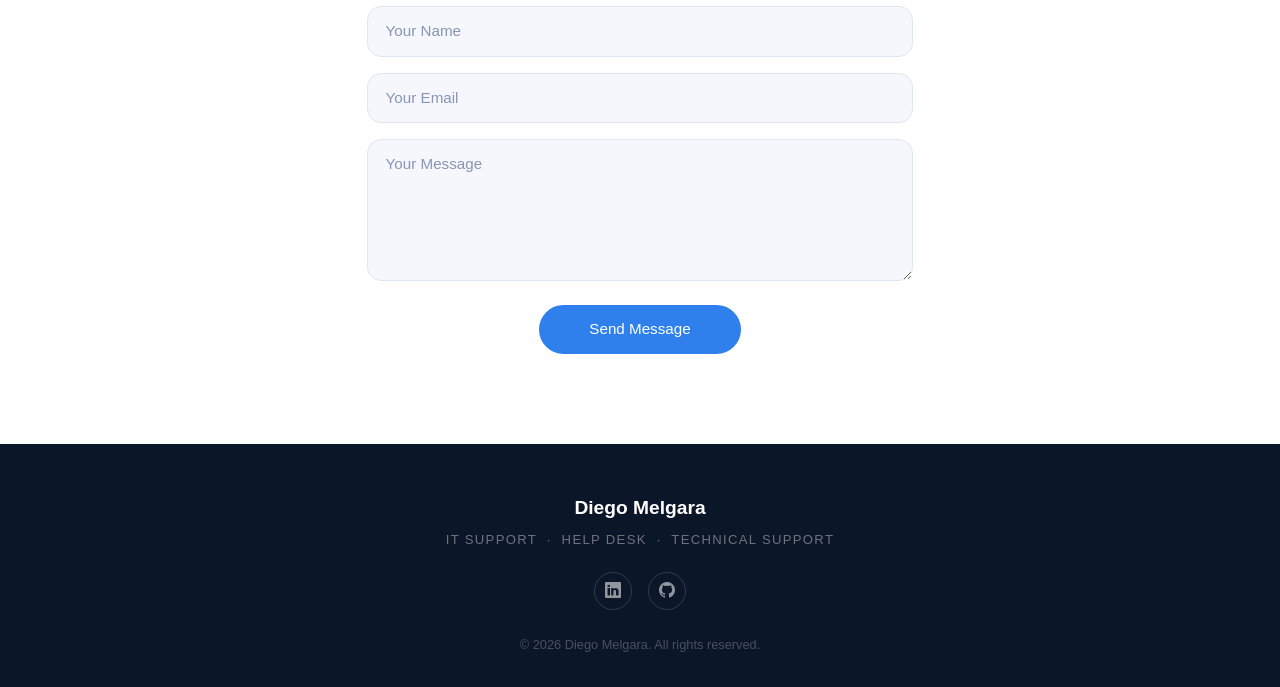
==== commit 4440fec8: "Update index.html" ====
--- a/index.html
+++ b/index.html
@@ -535,4 +535,4 @@
     </script>
 
   </body>
-</html>+</html>
--- a/style.css
+++ b/style.css
@@ -1,330 +1,856 @@
-
-body {
-    font-family: 'Poppins', sans-serif;
-    line-height: 1.6;
-    color: #ffffff;
-    background-color: #ffffff;
-    margin: 0;
-    padding: 0;
-    box-sizing: border-box;
-}
-
-.navbar {
-    box-shadow: 0 4px 6px rgba(0, 0, 0, 0.1);
-    padding: 1rem;
-}
-
-.navbar-brand { 
-    font-size: 1.5rem;
-    font-weight: bold;
-}
-
-.navbar-nav .nav-link {
-    margin-right: 1rem;
-    font-weight: 500;
-    transition: color 0.3s ease;
-}
-
-.navbar-nav .nav-link:hover {
-    color: #0d6efd;
-}
-
-
-#home {
-    background-image: url("./images/world.jpg");
-    color: #fff;
-    text-align: center;
-    padding: 100px 20px; 
-    background-size: cover;
-    background-position: center;
-}
-
-#home h1 {
-    font-size: 3rem;
-    font-weight: bold;
-    margin-bottom: 20px;
-}
-
-#home p {
-    font-size: 1.2rem;
-    margin-bottom: 30px;
-}
-
-#home .btn {
-    padding: 10px 20px;
-    font-size: 1rem;
-    border-radius: 25px;
-    background-color: #0d6efd;
-    color: #fff;
-    border: none;
-    cursor: pointer;
-}
-
-
-#techStack {
-    text-align: center;
-    font-size: 2.5rem;
-    font-weight: bold;
-    margin-bottom: 30px;
-    position: relative;
-    animation: fadeColor 4s infinite ease-in-out;
-}
-
-@keyframes fadeColor {
-    0% { color: #ffffff; }
-    50% { color: #0d6efd; }
-    100% { color: #ffffff; }
-}
-#techStackSection {
-    background: url("./images/laptop.jpg") no-repeat center center;
-    background-size: cover;
-}
-
-#skills {
-    padding: 50px 0;
-}
-
-
-#skills .row {
-    width: 100%;
-    display: flex;
-    flex-wrap: wrap;
-    justify-content: center;
-}
-
-
-#skills .card {
-    border-radius: 15px;
-    transition: transform 0.3s, box-shadow 0.3s;
-    background: linear-gradient(135deg, #12afb2, #354889);
-    padding: 15px;
-    text-align: center;
-    height: 100%;
-    max-width: 180px;
-}
-
-#skills .card:hover {
-    box-shadow: 0 0 15px rgba(255, 255, 255, 0.5);
-    transform: translateY(-5px);
-}
-
-
-#skills .card-body {
-    display: flex;
-    flex-direction: column;
-    align-items: center;
-    justify-content: center;
-}
-
-
-#skills .card img {
-    width: 60px;
-    height: 60px;
-    margin-bottom: 10px;
-}
-
-
-#skills .card-title {
-    font-size: 1rem;
-    font-weight: bold;
-}
-
-
-@media (max-width: 992px) {
-    #skills .card {
-        max-width: 150px;
-    }
-}
-
-@media (max-width: 768px) {
-    #skills .card {
-        max-width: 200px;
-        margin: 10px 0;
-    }
-    #skills .card img {
-        width: 50px;
-        height: 50px;
-    }
-}
-
-@media (max-width: 480px) {
-    #skills .card {
-        max-width: 250px;
-        width: 90%;
-    }
-}
-
-
-#aboutMe {
-    padding: 100px 20px;
-    background: linear-gradient(135deg, #12b29d, #354889);
-    display: flex;
-    flex-direction: column;
-    align-items: center;
-    color: #fff; 
-}
-
-#aboutMe h2 {
-    font-size: 2.5rem;
-    margin-bottom: 30px;
-    font-weight: bold;
-    text-align: center;
-}
-
-#aboutMe p {
-    font-size: 1.1rem;
-    margin-bottom: 40px;
-    text-align: justify;
-}
-
-
-.profile-container {
-    display: flex;
-    justify-content: center;
-    align-items: center;
-}
-
-.profile-img {
-    width: 150px;
-    height: 150px;
-    border-radius: 50%;
-    object-fit: cover;
-    border: 4px solid #fff;
-    box-shadow: 0 4px 8px rgba(0, 0, 0, 0.2);
-}
-
-
-.floating-icons a {
-    font-size: 24px;
-    color: #fff;
-    margin: 0 10px;
-    transition: color 0.3s;
-    text-decoration: none;
-}
-
-.floating-icons a:hover {
-    color: #0d6efd;
-}
-
-/* Projects Section */
-#projects {
-    padding: 60px 20px;
-    background-color: #ebebeb;
-    display: flex;
-    flex-direction: column;
-    align-items: center;
-}
-
-#projects h2 {
-    font-size: 2.5rem;
-    margin-bottom: 40px;
-    font-weight: bold;
-    text-align: center;
-    color: #343a40;
-}
-
-/* Cards for Projects */
-.fixed-size-card {
-    height: 500px; 
-    display: flex;
-    flex-direction: column;
-    justify-content: space-between;
-    box-shadow: 0 0 10px rgba(0, 0, 0, 0.1);
-    border-radius: 8px;
-    overflow: hidden;
-}
-
-.fixed-img {
-    height: 300px; 
-    object-fit: cover; 
-    border-bottom: 1px solid #ddd;
-}
-
-.card-body {
-    display: flex;
-    flex-direction: column;
-    justify-content: space-between;
-    padding: 15px;
-}
-
-.card-text {
-    flex-grow: 1;
-    margin-bottom: 10px;
-}
-
-.btn-primary {
-    align-self: center;
-}
-
-.card {
-    border: none;
-    border-radius: 15px;
-    box-shadow: 0 4px 10px rgba(0, 0, 0, 0.1);
-    transition: transform 0.3s ease, box-shadow 0.3s ease;
-    margin-bottom: 20px;
-}
-
-.card:hover {
-    transform: translateY(-10px);
-    box-shadow: 0 8px 15px rgba(0, 0, 0, 0.2);
-}
-
-.card-title {
-    font-size: 1.2rem;
-    font-weight: 600;
-    text-align: center;
-}
-
-.card-text {
-    font-size: 1rem;
-    color: #666;
-    text-align: justify;
-}
-
-/* Contact Section */
-#contact {
-    padding: 60px 20px;
-    background-color: #bcbcbc;
-    display: flex;
-    flex-direction: column;
-    align-items: center;
-}
-
-#contact h2 {
-    font-size: 2.5rem;
-    margin-bottom: 30px;
-    font-weight: bold;
-    text-align: center;
-    color: #343a40;
-}
-
-form .form-control {
-    border-radius: 30px;
-    padding: 10px 20px;
-    font-size: 1rem;
-    margin-bottom: 20px;
-}
-
-form button {
-    border-radius: 25px;
-    font-size: 1rem;
-    padding: 10px 20px;
-    background-color: #0d6efd;
-    color: #fff;
-    border: none;
-    cursor: pointer;
-}
-
-
-footer {
-    background: #343a40;
-    color: #fff;
-    padding: 20px 0;
-    text-align: center;
-    clear: both;
-}
-
-footer p {
-    margin: 0;
-    font-size: 0.9rem;
-}
+/* ═══════════════════════════════════════════════════════════
+   style.css — Diego Melgara Portfolio
+   IT Support / Help Desk positioning
+   ═══════════════════════════════════════════════════════════ */
+
+/* ── Fonts ──────────────────────────────────────────────── */
+/* Syne (headings) + DM Sans (body) loaded via Google Fonts in HTML */
+
+/* ── Design Tokens ──────────────────────────────────────── */
+:root {
+  --navy:       #0b1628;
+  --navy-mid:   #132040;
+  --navy-light: #1a2d56;
+  --accent:     #2f80ed;
+  --accent-glow:#2f80ed33;
+  --accent-soft:#e8f0fc;
+  --white:      #ffffff;
+  --off-white:  #f5f7fc;
+  --text-main:  #1a1f2e;
+  --text-muted: #5a6480;
+  --text-light: #8896b3;
+  --border:     #e0e6f0;
+  --card-bg:    #ffffff;
+  --section-alt:#f0f4fc;
+  --radius:     14px;
+  --radius-lg:  22px;
+  --transition: 0.25s ease;
+  --shadow-sm:  0 2px 8px rgba(11,22,40,0.07);
+  --shadow-md:  0 6px 24px rgba(11,22,40,0.10);
+  --shadow-lg:  0 16px 48px rgba(11,22,40,0.14);
+}
+
+/* ── Reset & Base ───────────────────────────────────────── */
+*, *::before, *::after { box-sizing: border-box; }
+
+html { scroll-behavior: smooth; }
+
+body {
+  font-family: 'DM Sans', sans-serif;
+  font-weight: 400;
+  font-size: 1rem;
+  line-height: 1.7;
+  color: var(--text-main);
+  background-color: var(--white);
+  margin: 0;
+  padding: 0;
+  -webkit-font-smoothing: antialiased;
+}
+
+img { max-width: 100%; display: block; }
+
+a { text-decoration: none; }
+
+ul { list-style: none; margin: 0; padding: 0; }
+
+/* ── Typography helpers ─────────────────────────────────── */
+.section-label {
+  font-family: 'DM Sans', sans-serif;
+  font-size: 0.78rem;
+  font-weight: 500;
+  letter-spacing: 0.18em;
+  text-transform: uppercase;
+  color: var(--accent);
+  margin-bottom: 0.5rem;
+}
+
+.section-heading {
+  font-family: 'Syne', sans-serif;
+  font-size: clamp(1.9rem, 3.5vw, 2.6rem);
+  font-weight: 700;
+  color: var(--navy);
+  line-height: 1.15;
+  margin-bottom: 1rem;
+}
+
+.section-sub {
+  font-size: 1.05rem;
+  color: var(--text-muted);
+  max-width: 580px;
+  margin: 0 auto 3rem;
+}
+
+.accent { color: var(--accent); }
+
+/* ── Buttons ────────────────────────────────────────────── */
+.btn-primary-custom {
+  display: inline-block;
+  background-color: var(--accent);
+  color: var(--white) !important;
+  padding: 0.7rem 1.8rem;
+  border-radius: 50px;
+  font-family: 'DM Sans', sans-serif;
+  font-weight: 500;
+  font-size: 0.95rem;
+  border: 2px solid var(--accent);
+  transition: background var(--transition), transform var(--transition), box-shadow var(--transition);
+  cursor: pointer;
+}
+
+.btn-primary-custom:hover {
+  background-color: #1a6fd4;
+  border-color: #1a6fd4;
+  transform: translateY(-2px);
+  box-shadow: 0 8px 24px rgba(47,128,237,0.30);
+}
+
+.btn-outline-custom {
+  display: inline-block;
+  background: transparent;
+  color: var(--white) !important;
+  padding: 0.7rem 1.8rem;
+  border-radius: 50px;
+  font-family: 'DM Sans', sans-serif;
+  font-weight: 500;
+  font-size: 0.95rem;
+  border: 2px solid rgba(255,255,255,0.45);
+  transition: border-color var(--transition), background var(--transition), transform var(--transition);
+  cursor: pointer;
+}
+
+.btn-outline-custom:hover {
+  border-color: var(--white);
+  background: rgba(255,255,255,0.08);
+  transform: translateY(-2px);
+}
+
+/* About section uses dark outline on light bg */
+#about .btn-outline-custom {
+  color: var(--accent) !important;
+  border-color: var(--accent);
+}
+
+#about .btn-outline-custom:hover {
+  background: var(--accent-soft);
+}
+
+/* ── Sections — shared spacing ──────────────────────────── */
+section {
+  padding: 90px 0;
+}
+
+.section-alt {
+  background-color: var(--section-alt);
+}
+
+/* ═══════════════════════════════════════════════════════════
+   NAVBAR
+   ═══════════════════════════════════════════════════════════ */
+#mainNav {
+  background-color: var(--navy);
+  padding: 0.85rem 0;
+  box-shadow: 0 2px 16px rgba(0,0,0,0.18);
+  z-index: 1000;
+}
+
+#mainNav .navbar-brand {
+  font-family: 'Syne', sans-serif;
+  font-size: 1.25rem;
+  font-weight: 700;
+  color: var(--white) !important;
+  letter-spacing: 0.02em;
+}
+
+#mainNav .nav-link {
+  font-size: 0.9rem;
+  font-weight: 500;
+  color: rgba(255,255,255,0.7) !important;
+  margin-left: 1.5rem;
+  padding: 0.25rem 0;
+  position: relative;
+  transition: color var(--transition);
+}
+
+#mainNav .nav-link::after {
+  content: '';
+  position: absolute;
+  bottom: -2px;
+  left: 0;
+  width: 0;
+  height: 2px;
+  background: var(--accent);
+  transition: width var(--transition);
+}
+
+#mainNav .nav-link:hover,
+#mainNav .nav-link.active {
+  color: var(--white) !important;
+}
+
+#mainNav .nav-link:hover::after,
+#mainNav .nav-link.active::after {
+  width: 100%;
+}
+
+/* ═══════════════════════════════════════════════════════════
+   HERO
+   ═══════════════════════════════════════════════════════════ */
+#home {
+  position: relative;
+  min-height: 100vh;
+  background-color: var(--navy);
+  display: flex;
+  align-items: center;
+  overflow: hidden;
+  padding: 0;
+}
+
+/* Subtle grid overlay */
+.hero-bg-grid {
+  position: absolute;
+  inset: 0;
+  background-image:
+    linear-gradient(rgba(47,128,237,0.07) 1px, transparent 1px),
+    linear-gradient(90deg, rgba(47,128,237,0.07) 1px, transparent 1px);
+  background-size: 48px 48px;
+  pointer-events: none;
+}
+
+/* Radial glow behind text */
+.hero-glow {
+  position: absolute;
+  top: 50%;
+  left: 50%;
+  transform: translate(-50%, -50%);
+  width: 700px;
+  height: 700px;
+  background: radial-gradient(circle, rgba(47,128,237,0.18) 0%, transparent 70%);
+  pointer-events: none;
+}
+
+.hero-content {
+  position: relative;
+  z-index: 2;
+  padding: 120px 20px 80px;
+}
+
+.hero-eyebrow {
+  display: inline-flex;
+  align-items: center;
+  gap: 0.5rem;
+  font-size: 0.82rem;
+  font-weight: 500;
+  letter-spacing: 0.12em;
+  text-transform: uppercase;
+  color: rgba(255,255,255,0.55);
+  margin-bottom: 1.5rem;
+  animation: fadeUp 0.6s ease both;
+}
+
+.hero-dot {
+  width: 8px;
+  height: 8px;
+  border-radius: 50%;
+  background: #4ade80;
+  box-shadow: 0 0 10px #4ade80;
+  animation: pulse 2s infinite;
+}
+
+@keyframes pulse {
+  0%, 100% { box-shadow: 0 0 6px #4ade80; }
+  50%       { box-shadow: 0 0 16px #4ade80; }
+}
+
+.hero-name {
+  font-family: 'Syne', sans-serif;
+  font-size: clamp(3.5rem, 9vw, 7rem);
+  font-weight: 800;
+  line-height: 0.95;
+  color: var(--white);
+  margin-bottom: 1.5rem;
+  animation: fadeUp 0.7s 0.1s ease both;
+}
+
+.hero-role {
+  font-family: 'DM Sans', sans-serif;
+  font-size: clamp(0.9rem, 1.6vw, 1.1rem);
+  font-weight: 400;
+  color: var(--accent);
+  letter-spacing: 0.04em;
+  margin-bottom: 1.75rem;
+  animation: fadeUp 0.7s 0.2s ease both;
+}
+
+.hero-statement {
+  font-size: clamp(1rem, 1.5vw, 1.12rem);
+  font-weight: 300;
+  color: rgba(255,255,255,0.72);
+  max-width: 560px;
+  line-height: 1.75;
+  margin-bottom: 2.5rem;
+  animation: fadeUp 0.7s 0.3s ease both;
+}
+
+.hero-ctas {
+  display: flex;
+  gap: 1rem;
+  flex-wrap: wrap;
+  animation: fadeUp 0.7s 0.4s ease both;
+}
+
+.hero-scroll-hint {
+  position: absolute;
+  bottom: 2rem;
+  left: 50%;
+  transform: translateX(-50%);
+  display: flex;
+  flex-direction: column;
+  align-items: center;
+  gap: 0.3rem;
+  color: rgba(255,255,255,0.3);
+  font-size: 0.72rem;
+  letter-spacing: 0.1em;
+  text-transform: uppercase;
+  animation: fadeIn 1s 1s ease both;
+}
+
+.hero-scroll-hint i {
+  animation: bounce 1.8s infinite;
+}
+
+@keyframes bounce {
+  0%, 100% { transform: translateY(0); }
+  50%       { transform: translateY(5px); }
+}
+
+@keyframes fadeUp {
+  from { opacity: 0; transform: translateY(20px); }
+  to   { opacity: 1; transform: translateY(0); }
+}
+
+@keyframes fadeIn {
+  from { opacity: 0; }
+  to   { opacity: 1; }
+}
+
+/* ═══════════════════════════════════════════════════════════
+   ABOUT ME
+   ═══════════════════════════════════════════════════════════ */
+#about {
+  background: var(--white);
+}
+
+.about-photo-wrap {
+  position: relative;
+  display: inline-block;
+}
+
+.about-photo {
+  width: 220px;
+  height: 220px;
+  border-radius: 50%;
+  object-fit: cover;
+  border: 4px solid var(--white);
+  box-shadow: var(--shadow-lg);
+  margin: 0 auto;
+}
+
+.about-photo-badge {
+  position: absolute;
+  bottom: 8px;
+  right: -10px;
+  background: var(--accent);
+  color: var(--white);
+  font-size: 0.72rem;
+  font-weight: 600;
+  padding: 0.3rem 0.8rem;
+  border-radius: 50px;
+  white-space: nowrap;
+  box-shadow: var(--shadow-sm);
+}
+
+.about-photo-badge i {
+  margin-right: 4px;
+}
+
+.about-social {
+  display: flex;
+  justify-content: center;
+  gap: 1rem;
+}
+
+.about-social a {
+  display: inline-flex;
+  align-items: center;
+  justify-content: center;
+  width: 42px;
+  height: 42px;
+  border-radius: 50%;
+  background: var(--off-white);
+  color: var(--navy-light) !important;
+  font-size: 1.1rem;
+  transition: background var(--transition), color var(--transition), transform var(--transition);
+}
+
+.about-social a:hover {
+  background: var(--accent);
+  color: var(--white) !important;
+  transform: translateY(-3px);
+}
+
+.about-body {
+  color: var(--text-muted);
+  font-size: 1rem;
+  margin-bottom: 1rem;
+}
+
+.about-body strong {
+  color: var(--text-main);
+  font-weight: 500;
+}
+
+.about-ctas {
+  display: flex;
+  gap: 1rem;
+  flex-wrap: wrap;
+}
+
+/* ═══════════════════════════════════════════════════════════
+   TECHNICAL SKILLS
+   ═══════════════════════════════════════════════════════════ */
+.skills-grid {
+  display: grid;
+  grid-template-columns: repeat(auto-fit, minmax(280px, 1fr));
+  gap: 1.5rem;
+  margin-top: 1rem;
+}
+
+.skill-card {
+  background: var(--card-bg);
+  border: 1px solid var(--border);
+  border-radius: var(--radius);
+  padding: 1.75rem;
+  box-shadow: var(--shadow-sm);
+  transition: transform var(--transition), box-shadow var(--transition), border-color var(--transition);
+  opacity: 0;
+  transform: translateY(20px);
+}
+
+.skill-card.revealed {
+  opacity: 1;
+  transform: translateY(0);
+  transition: opacity 0.5s ease, transform 0.5s ease, box-shadow var(--transition), border-color var(--transition);
+}
+
+.skill-card:hover {
+  transform: translateY(-5px);
+  box-shadow: var(--shadow-md);
+  border-color: var(--accent);
+}
+
+.skill-card-icon {
+  width: 44px;
+  height: 44px;
+  border-radius: 10px;
+  background: var(--accent-soft);
+  display: flex;
+  align-items: center;
+  justify-content: center;
+  font-size: 1.3rem;
+  color: var(--accent);
+  margin-bottom: 1rem;
+}
+
+.skill-card h4 {
+  font-family: 'Syne', sans-serif;
+  font-size: 1rem;
+  font-weight: 700;
+  color: var(--navy);
+  margin-bottom: 0.75rem;
+}
+
+.skill-card ul li {
+  font-size: 0.9rem;
+  color: var(--text-muted);
+  padding: 0.2rem 0;
+  padding-left: 1rem;
+  position: relative;
+}
+
+.skill-card ul li::before {
+  content: '·';
+  position: absolute;
+  left: 0;
+  color: var(--accent);
+  font-weight: bold;
+}
+
+/* ═══════════════════════════════════════════════════════════
+   PROJECTS
+   ═══════════════════════════════════════════════════════════ */
+#projects {
+  background: var(--white);
+}
+
+.projects-grid {
+  display: grid;
+  grid-template-columns: repeat(auto-fit, minmax(320px, 1fr));
+  gap: 2rem;
+  margin-top: 1rem;
+}
+
+.project-card {
+  background: var(--card-bg);
+  border: 1px solid var(--border);
+  border-radius: var(--radius-lg);
+  overflow: hidden;
+  box-shadow: var(--shadow-sm);
+  transition: transform var(--transition), box-shadow var(--transition);
+  opacity: 0;
+  transform: translateY(20px);
+  display: flex;
+  flex-direction: column;
+}
+
+.project-card.revealed {
+  opacity: 1;
+  transform: translateY(0);
+  transition: opacity 0.5s ease, transform 0.5s ease, box-shadow var(--transition);
+}
+
+.project-card:hover {
+  transform: translateY(-6px);
+  box-shadow: var(--shadow-lg);
+}
+
+.project-img-wrap {
+  position: relative;
+  width: 100%;
+  height: 200px;
+  overflow: hidden;
+}
+
+.project-img-wrap img {
+  width: 100%;
+  height: 100%;
+  object-fit: cover;
+  transition: transform 0.4s ease;
+}
+
+.project-card:hover .project-img-wrap img {
+  transform: scale(1.04);
+}
+
+.project-img-placeholder {
+  background: linear-gradient(135deg, var(--navy) 0%, var(--navy-light) 100%);
+}
+
+.placeholder-inner {
+  width: 100%;
+  height: 100%;
+  display: flex;
+  align-items: center;
+  justify-content: center;
+  font-size: 3.5rem;
+  color: rgba(255,255,255,0.2);
+}
+
+.project-overlay {
+  position: absolute;
+  inset: 0;
+  background: rgba(11,22,40,0.6);
+  display: flex;
+  align-items: center;
+  justify-content: center;
+  opacity: 0;
+  transition: opacity var(--transition);
+}
+
+.project-card:hover .project-overlay {
+  opacity: 1;
+}
+
+.project-body {
+  padding: 1.5rem;
+  flex: 1;
+  display: flex;
+  flex-direction: column;
+}
+
+.project-tags {
+  display: flex;
+  flex-wrap: wrap;
+  gap: 0.4rem;
+  margin-bottom: 0.85rem;
+}
+
+.project-tags span {
+  font-size: 0.72rem;
+  font-weight: 500;
+  letter-spacing: 0.04em;
+  color: var(--accent);
+  background: var(--accent-soft);
+  padding: 0.2rem 0.65rem;
+  border-radius: 50px;
+}
+
+.project-title {
+  font-family: 'Syne', sans-serif;
+  font-size: 1.15rem;
+  font-weight: 700;
+  color: var(--navy);
+  margin-bottom: 0.75rem;
+}
+
+.project-desc {
+  font-size: 0.92rem;
+  color: var(--text-muted);
+  line-height: 1.7;
+  margin-bottom: 0.5rem;
+  flex: 1;
+}
+
+/* ═══════════════════════════════════════════════════════════
+   EDUCATION
+   ═══════════════════════════════════════════════════════════ */
+.edu-grid {
+  display: grid;
+  grid-template-columns: repeat(auto-fit, minmax(320px, 1fr));
+  gap: 1.75rem;
+  margin-top: 1rem;
+}
+
+.edu-card {
+  background: var(--card-bg);
+  border: 1px solid var(--border);
+  border-radius: var(--radius-lg);
+  padding: 2rem;
+  box-shadow: var(--shadow-sm);
+  display: flex;
+  gap: 1.5rem;
+  transition: transform var(--transition), box-shadow var(--transition);
+  opacity: 0;
+  transform: translateY(20px);
+}
+
+.edu-card.revealed {
+  opacity: 1;
+  transform: translateY(0);
+  transition: opacity 0.5s ease, transform 0.5s ease, box-shadow var(--transition);
+}
+
+.edu-card:hover {
+  transform: translateY(-4px);
+  box-shadow: var(--shadow-md);
+}
+
+.edu-icon {
+  flex-shrink: 0;
+  width: 52px;
+  height: 52px;
+  border-radius: 14px;
+  background: linear-gradient(135deg, var(--navy) 0%, var(--navy-light) 100%);
+  display: flex;
+  align-items: center;
+  justify-content: center;
+  font-size: 1.4rem;
+  color: var(--white);
+}
+
+.edu-icon-azure {
+  background: linear-gradient(135deg, #0078d4, #106ebe);
+}
+
+.edu-body { flex: 1; }
+
+.edu-badge {
+  display: inline-block;
+  font-size: 0.72rem;
+  font-weight: 600;
+  letter-spacing: 0.08em;
+  text-transform: uppercase;
+  color: var(--accent);
+  background: var(--accent-soft);
+  padding: 0.2rem 0.65rem;
+  border-radius: 50px;
+  margin-bottom: 0.6rem;
+}
+
+.edu-badge-azure {
+  color: #0078d4;
+  background: #e8f3fb;
+}
+
+.edu-body h4 {
+  font-family: 'Syne', sans-serif;
+  font-size: 1.05rem;
+  font-weight: 700;
+  color: var(--navy);
+  margin-bottom: 0.25rem;
+}
+
+.edu-school {
+  font-size: 0.88rem;
+  color: var(--text-light);
+  margin-bottom: 0;
+}
+
+.edu-divider {
+  height: 1px;
+  background: var(--border);
+  margin: 1rem 0;
+}
+
+.edu-coursework-label {
+  font-size: 0.78rem;
+  font-weight: 600;
+  letter-spacing: 0.1em;
+  text-transform: uppercase;
+  color: var(--text-light);
+  margin-bottom: 0.65rem;
+}
+
+.edu-tags {
+  display: flex;
+  flex-wrap: wrap;
+  gap: 0.4rem;
+}
+
+.edu-tags span {
+  font-size: 0.78rem;
+  color: var(--text-muted);
+  background: var(--off-white);
+  border: 1px solid var(--border);
+  padding: 0.2rem 0.65rem;
+  border-radius: 50px;
+}
+
+/* ═══════════════════════════════════════════════════════════
+   CONTACT
+   ═══════════════════════════════════════════════════════════ */
+#contact {
+  background: var(--white);
+}
+
+.contact-intro {
+  font-size: 1rem;
+  color: var(--text-muted);
+  max-width: 480px;
+  margin: 0 auto;
+}
+
+.contact-form { }
+
+.contact-input {
+  border: 1.5px solid var(--border);
+  border-radius: var(--radius);
+  padding: 0.8rem 1.1rem;
+  font-family: 'DM Sans', sans-serif;
+  font-size: 0.95rem;
+  color: var(--text-main);
+  background: var(--off-white);
+  transition: border-color var(--transition), box-shadow var(--transition);
+  width: 100%;
+}
+
+.contact-input:focus {
+  outline: none;
+  border-color: var(--accent);
+  box-shadow: 0 0 0 3px var(--accent-glow);
+  background: var(--white);
+}
+
+.contact-input::placeholder {
+  color: var(--text-light);
+}
+
+textarea.contact-input {
+  resize: vertical;
+  min-height: 120px;
+}
+
+/* ═══════════════════════════════════════════════════════════
+   FOOTER
+   ═══════════════════════════════════════════════════════════ */
+footer {
+  background: var(--navy);
+  padding: 3rem 0 2rem;
+  text-align: center;
+}
+
+.footer-name {
+  font-family: 'Syne', sans-serif;
+  font-size: 1.2rem;
+  font-weight: 700;
+  color: var(--white);
+  margin-bottom: 0.3rem;
+}
+
+.footer-roles {
+  font-size: 0.82rem;
+  letter-spacing: 0.1em;
+  text-transform: uppercase;
+  color: rgba(255,255,255,0.4);
+  margin-bottom: 1.25rem;
+}
+
+.footer-social {
+  display: flex;
+  justify-content: center;
+  gap: 1rem;
+  margin-bottom: 1.5rem;
+}
+
+.footer-social a {
+  display: inline-flex;
+  align-items: center;
+  justify-content: center;
+  width: 38px;
+  height: 38px;
+  border-radius: 50%;
+  border: 1px solid rgba(255,255,255,0.15);
+  color: rgba(255,255,255,0.55) !important;
+  font-size: 1rem;
+  transition: border-color var(--transition), color var(--transition), background var(--transition);
+}
+
+.footer-social a:hover {
+  border-color: var(--accent);
+  color: var(--white) !important;
+  background: var(--accent);
+}
+
+.footer-copy {
+  font-size: 0.8rem;
+  color: rgba(255,255,255,0.25);
+  margin: 0;
+}
+
+/* ═══════════════════════════════════════════════════════════
+   RESPONSIVE
+   ═══════════════════════════════════════════════════════════ */
+@media (max-width: 991px) {
+  #mainNav .nav-link { margin-left: 0; padding: 0.45rem 0; }
+  .hero-content { text-align: center; }
+  .hero-statement { margin: 0 auto 2.5rem; }
+  .hero-ctas { justify-content: center; }
+  .hero-eyebrow { justify-content: center; }
+  .about-ctas { justify-content: center; }
+}
+
+@media (max-width: 767px) {
+  section { padding: 70px 0; }
+  .skills-grid { grid-template-columns: 1fr; }
+  .projects-grid { grid-template-columns: 1fr; }
+  .edu-grid { grid-template-columns: 1fr; }
+  .edu-card { flex-direction: column; }
+  .edu-icon { width: 44px; height: 44px; font-size: 1.2rem; }
+  .hero-name { font-size: clamp(2.8rem, 12vw, 4.5rem); }
+}
+
+@media (max-width: 480px) {
+  .hero-ctas { flex-direction: column; align-items: center; }
+  .about-ctas { flex-direction: column; }
+  .btn-primary-custom,
+  .btn-outline-custom { width: 100%; text-align: center; }
+}
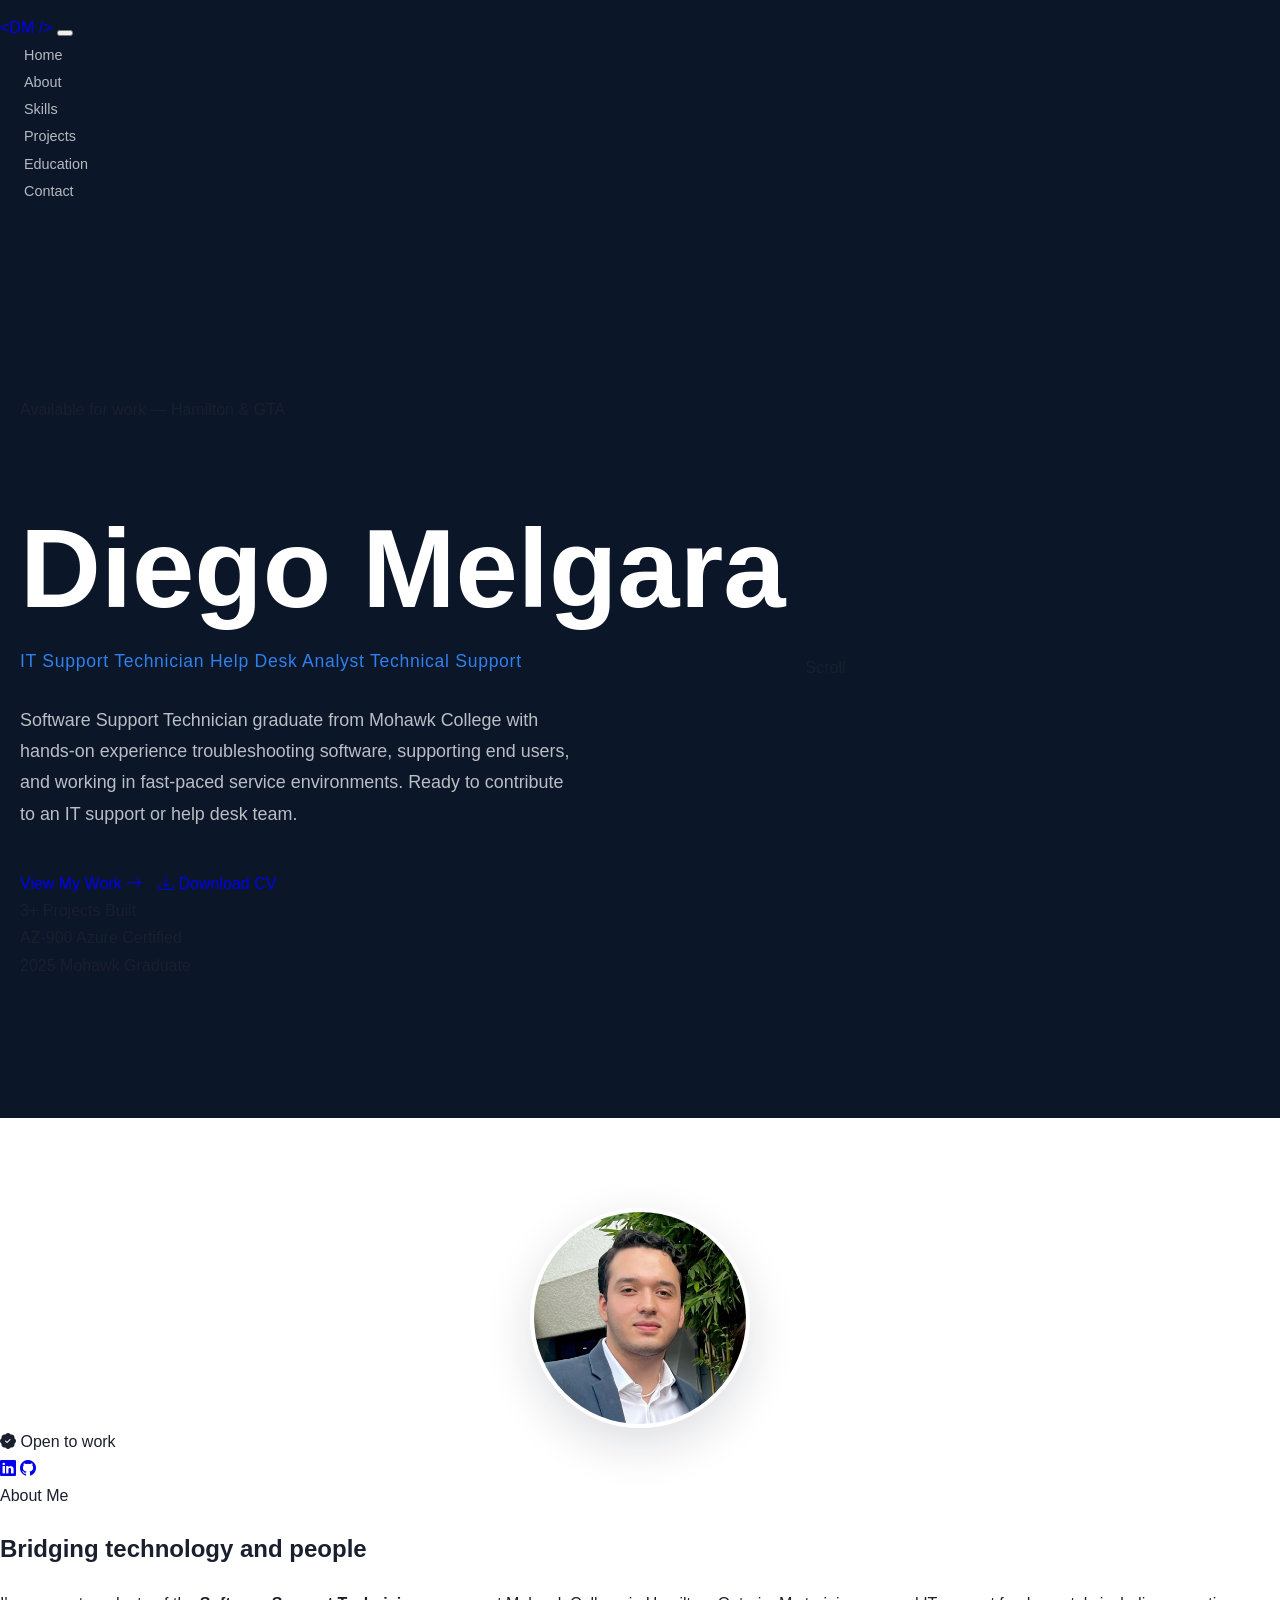
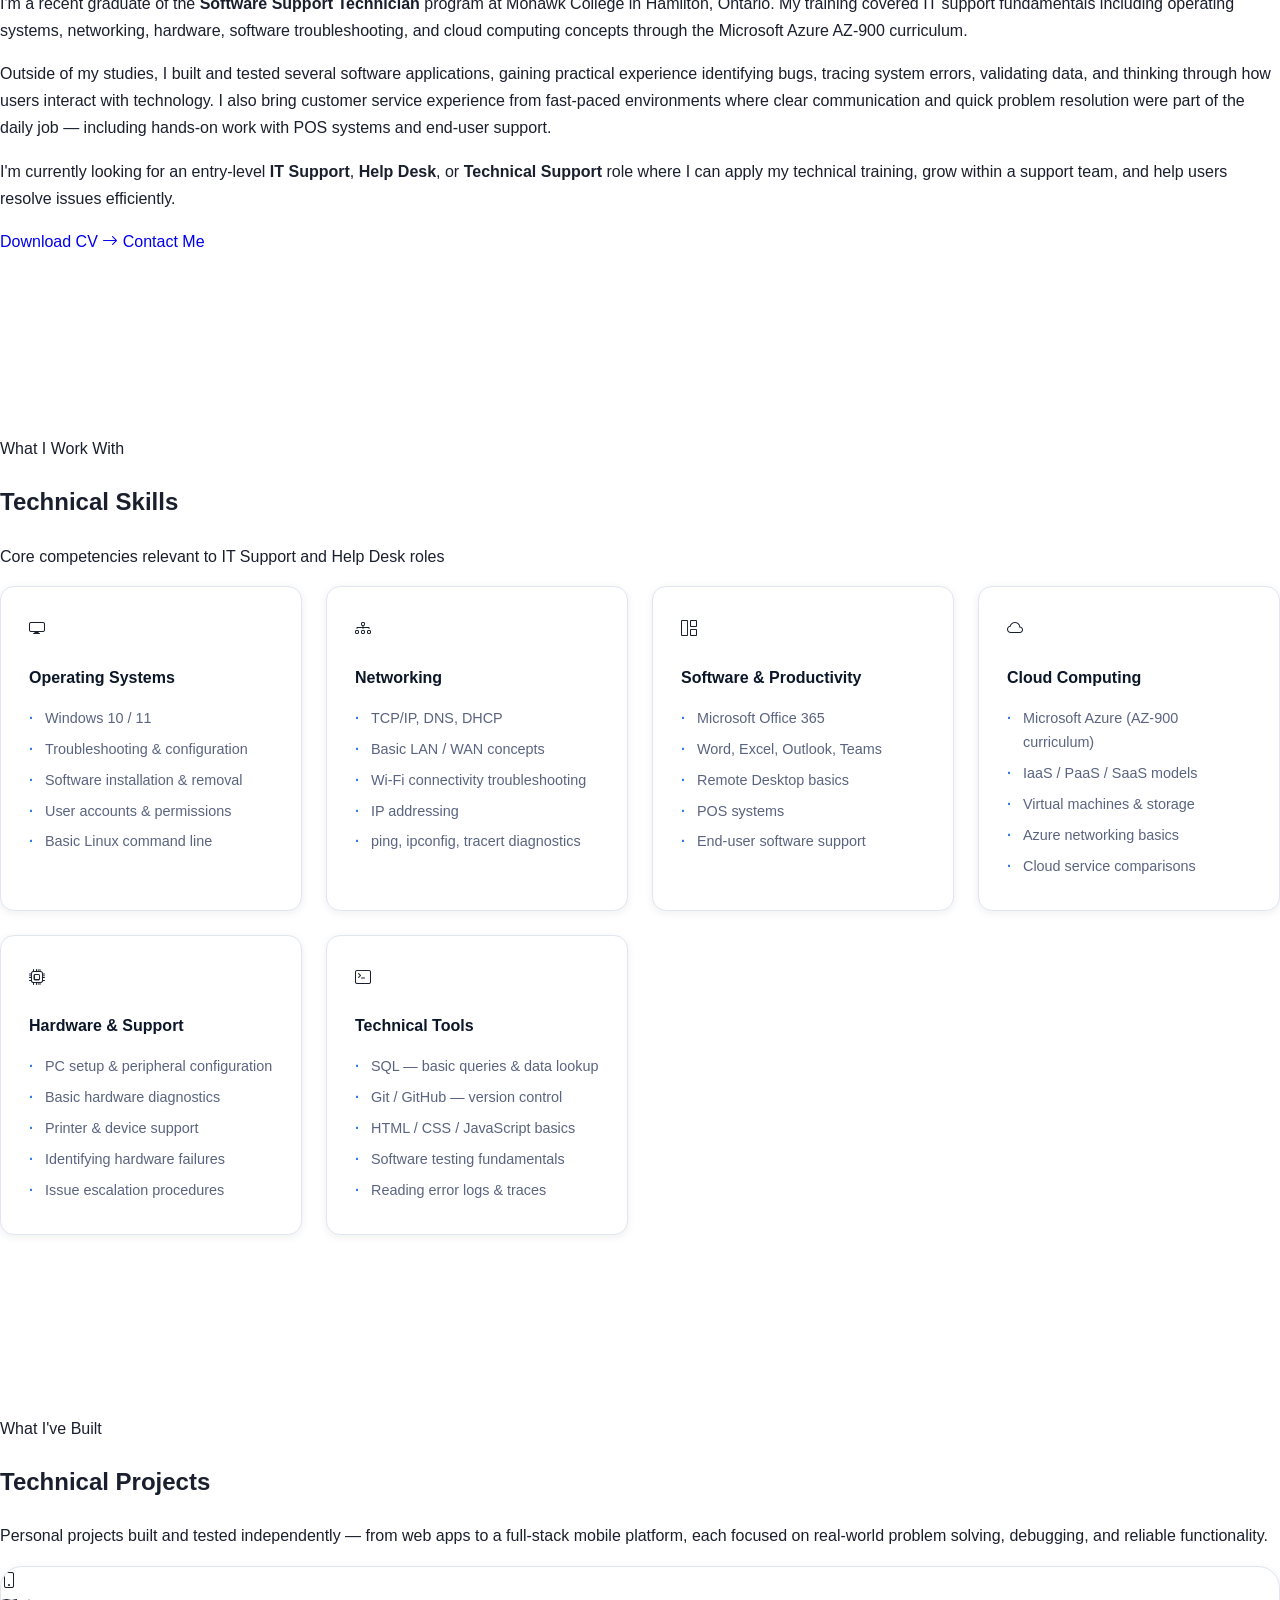
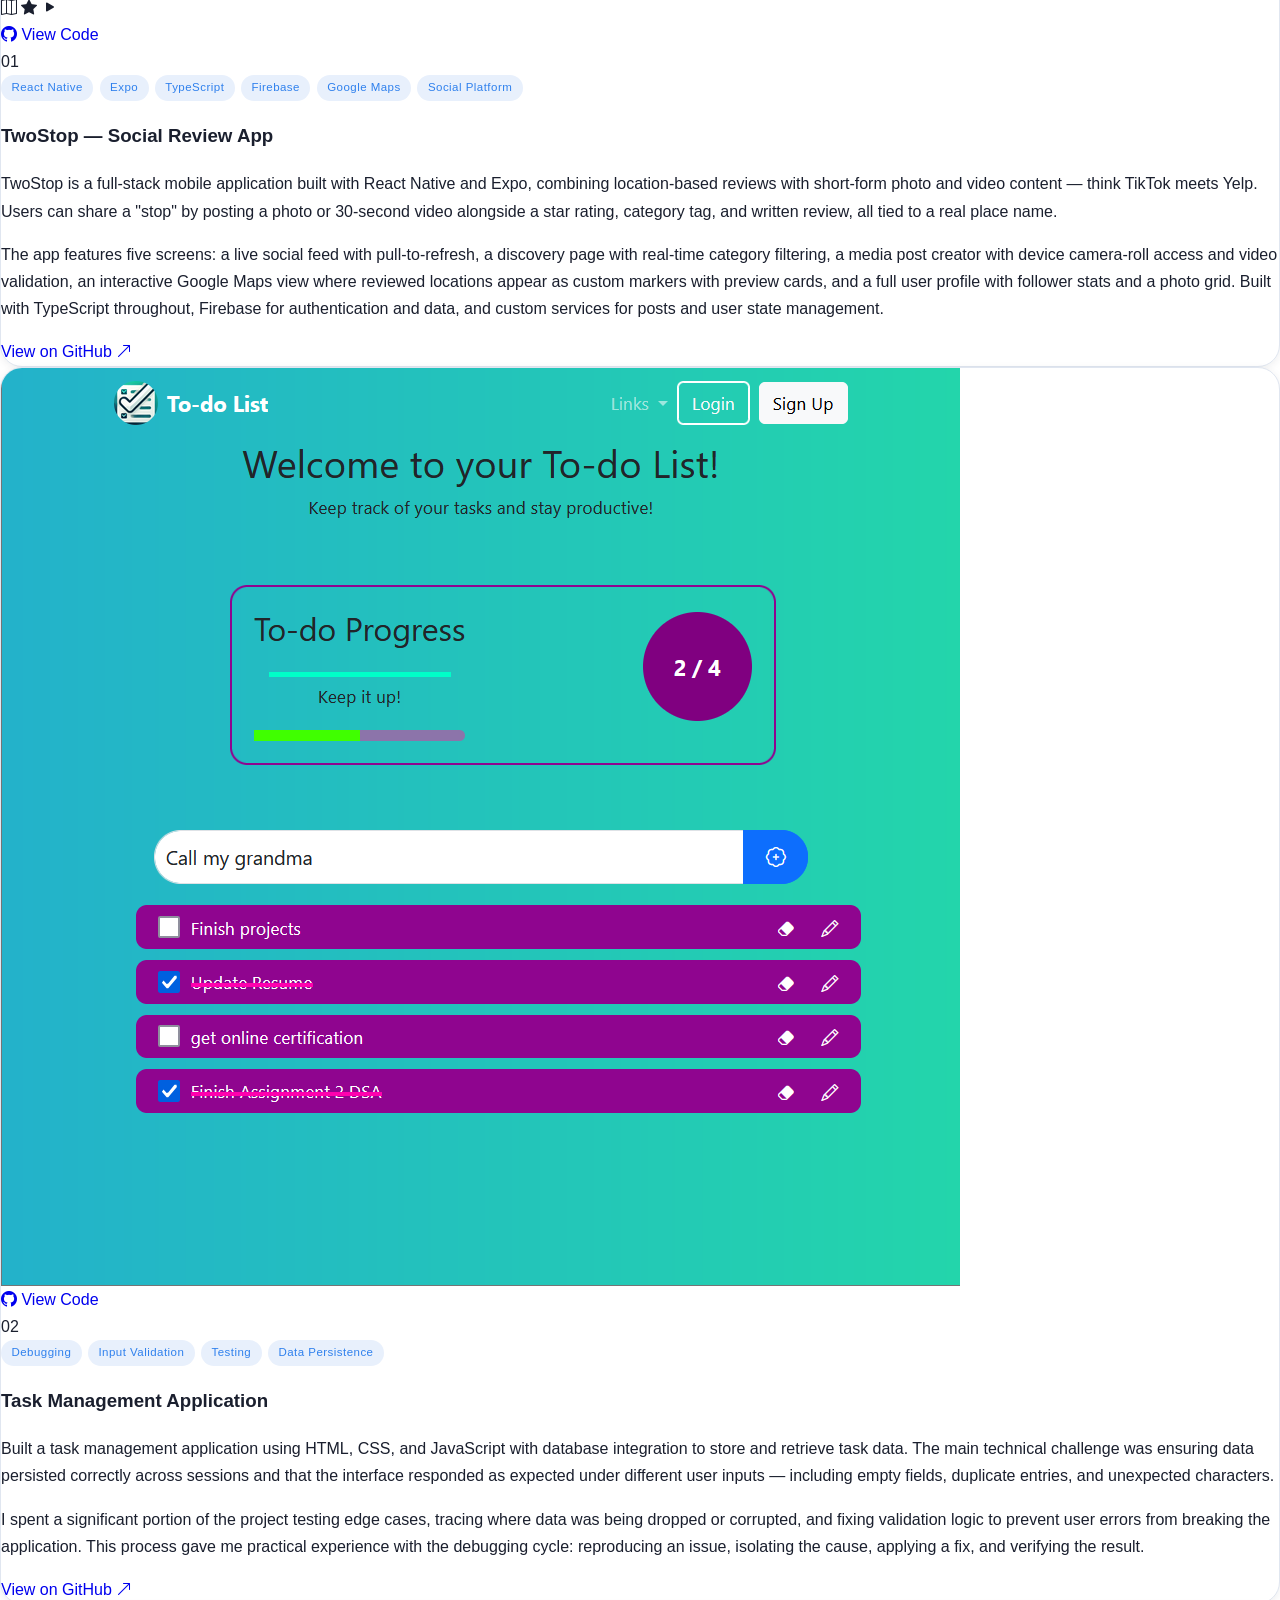
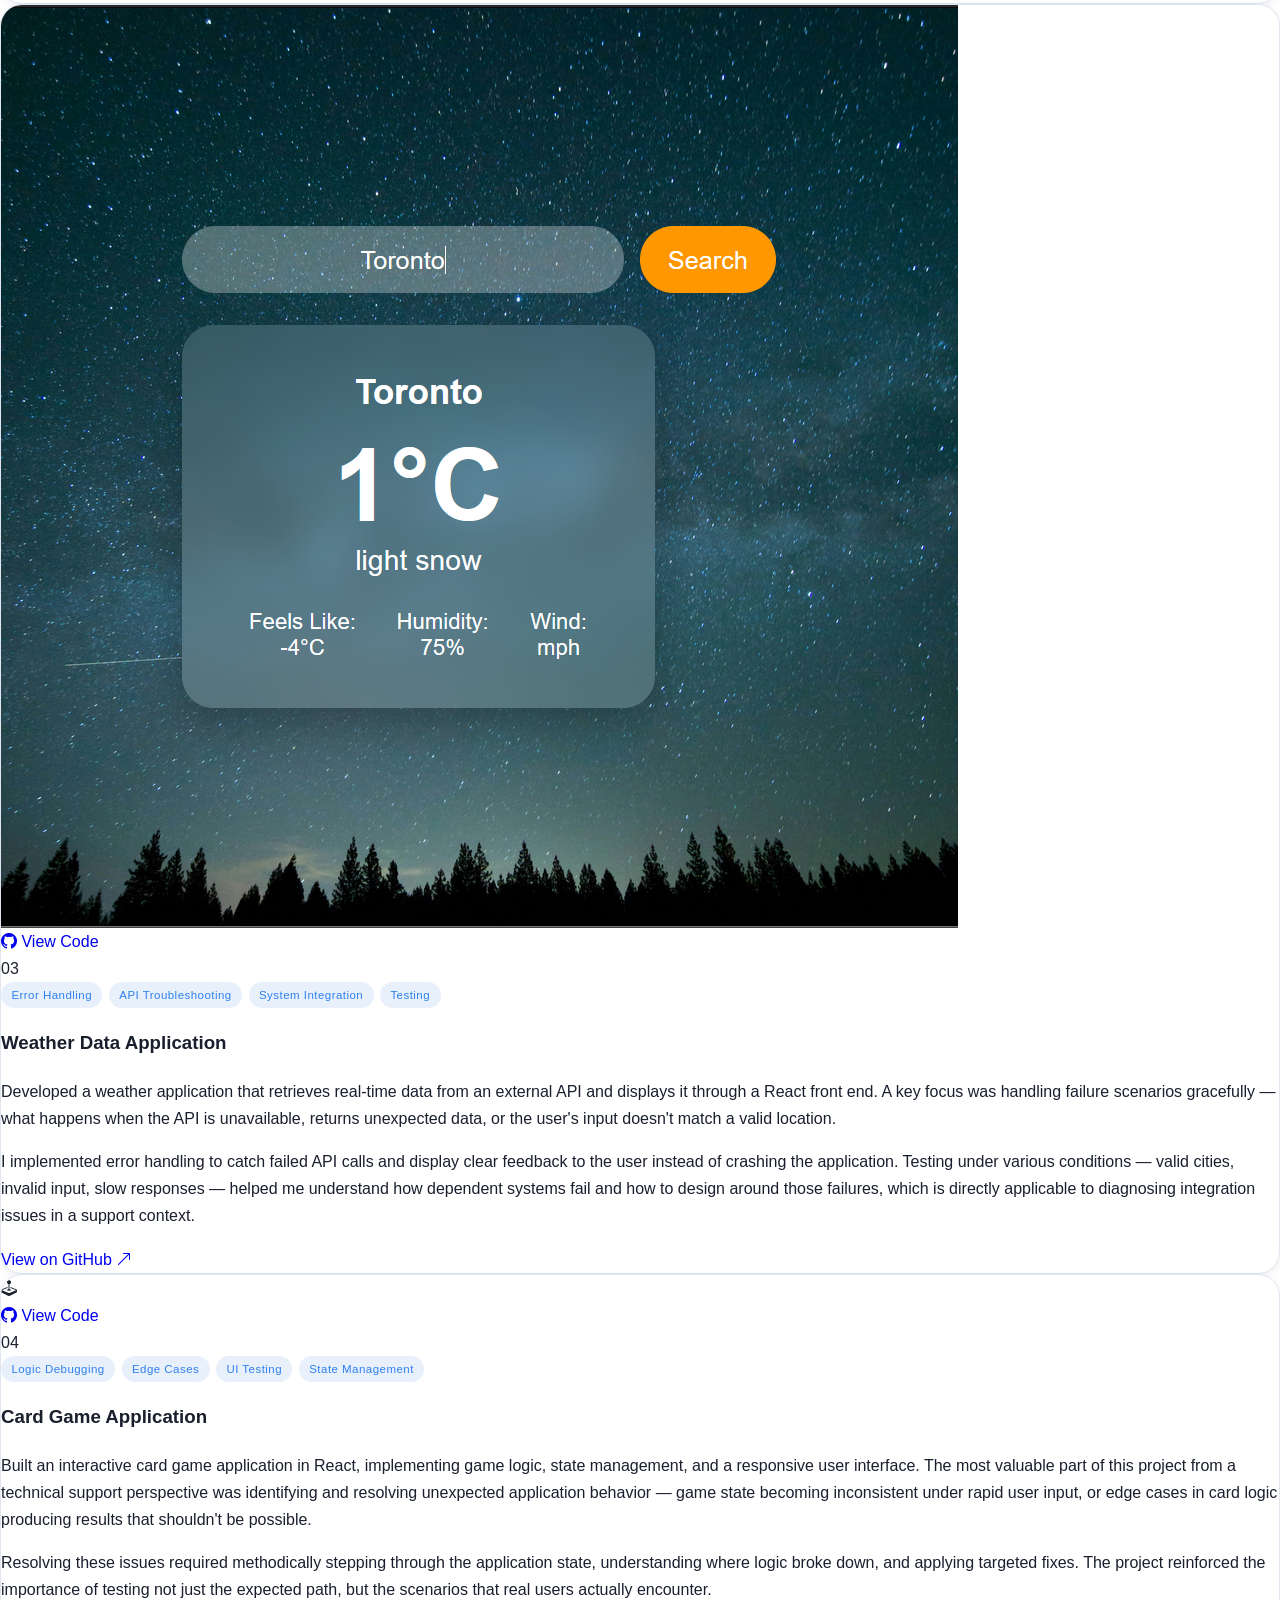
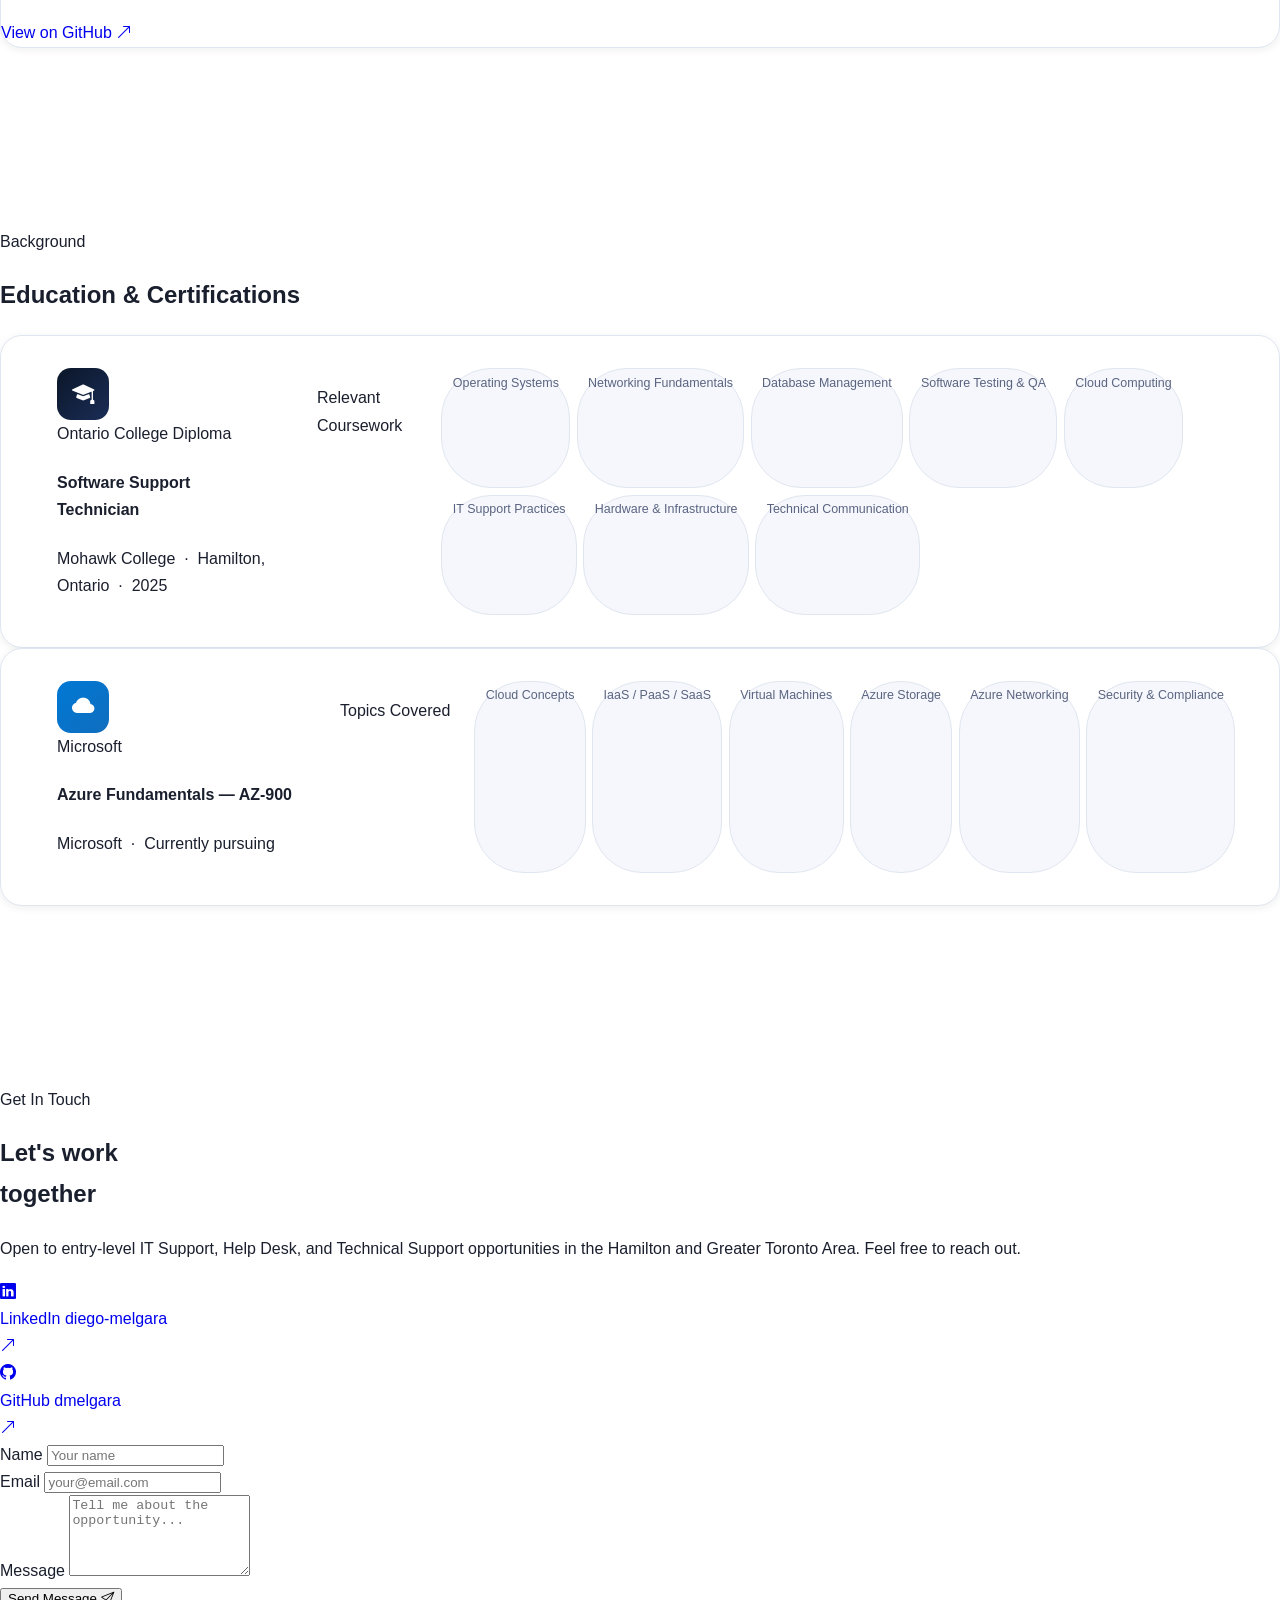
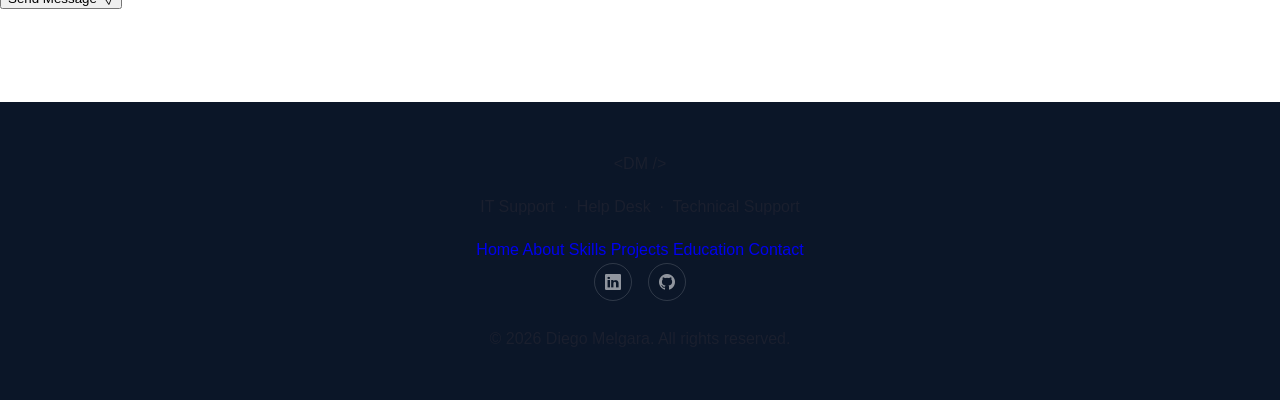
==== commit 83f36404: "Update" ====
--- a/index.html
+++ b/index.html
@@ -4,60 +4,42 @@
     <meta charset="UTF-8" />
     <meta http-equiv="X-UA-Compatible" content="IE=edge" />
     <meta name="viewport" content="width=device-width, initial-scale=1.0" />
-
     <!-- SEO -->
     <title>Diego Melgara — IT Support Technician | Help Desk Analyst</title>
     <meta name="description" content="Diego Melgara — Software Support Technician graduate from Mohawk College. Seeking entry-level IT Support, Help Desk, and Technical Support roles in Hamilton and the GTA." />
-
     <!-- Google Fonts -->
     <link rel="preconnect" href="https://fonts.googleapis.com" />
     <link rel="preconnect" href="https://fonts.gstatic.com" crossorigin />
-    <link href="https://fonts.googleapis.com/css2?family=Syne:wght@600;700;800&family=DM+Sans:ital,wght@0,300;0,400;0,500;1,300&display=swap" rel="stylesheet" />
-
-    <!-- Bootstrap CSS -->
-    <link
-      href="https://cdn.jsdelivr.net/npm/bootstrap@5.3.3/dist/css/bootstrap.min.css"
-      rel="stylesheet"
-      integrity="sha384-QWTKZyjpPEjISv5WaRU9OFeRpok6YctnYmDr5pNlyT2bRjXh0JMhjY6hW+ALEwIH"
-      crossorigin="anonymous"
-    />
-
+    <link href="https://fonts.googleapis.com/css2?family=Inter:wght@300;400;500;600;700&family=Space+Grotesk:wght@500;600;700&display=swap" rel="stylesheet" />
     <!-- Bootstrap Icons -->
     <link href="https://cdn.jsdelivr.net/npm/bootstrap-icons/font/bootstrap-icons.css" rel="stylesheet" />
-
     <!-- Custom CSS -->
     <link rel="stylesheet" href="./style.css" />
   </head>
-
   <body>
+
+    <!-- CURSOR GLOW -->
+    <div class="cursor-glow" id="cursorGlow"></div>
 
     <!-- ═══════════════════════════════════════════
          NAVIGATION
     ═══════════════════════════════════════════ -->
-    <nav class="navbar navbar-expand-lg navbar-dark sticky-top" id="mainNav">
-      <div class="container">
-        <a class="navbar-brand" href="#home">Diego Melgara</a>
-        <button
-          class="navbar-toggler"
-          type="button"
-          data-bs-toggle="collapse"
-          data-bs-target="#navbarNav"
-          aria-controls="navbarNav"
-          aria-expanded="false"
-          aria-label="Toggle navigation"
-        >
-          <span class="navbar-toggler-icon"></span>
+    <nav id="mainNav">
+      <div class="nav-inner">
+        <a class="nav-logo" href="#home">
+          <span class="logo-bracket">&lt;</span>DM<span class="logo-bracket"> /&gt;</span>
+        </a>
+        <button class="nav-toggle" id="navToggle" aria-label="Toggle navigation">
+          <span></span><span></span><span></span>
         </button>
-        <div class="collapse navbar-collapse" id="navbarNav">
-          <ul class="navbar-nav ms-auto">
-            <li class="nav-item"><a class="nav-link" href="#home">Home</a></li>
-            <li class="nav-item"><a class="nav-link" href="#about">About</a></li>
-            <li class="nav-item"><a class="nav-link" href="#skills">Skills</a></li>
-            <li class="nav-item"><a class="nav-link" href="#projects">Projects</a></li>
-            <li class="nav-item"><a class="nav-link" href="#education">Education</a></li>
-            <li class="nav-item"><a class="nav-link" href="#contact">Contact</a></li>
-          </ul>
-        </div>
+        <ul class="nav-links" id="navLinks">
+          <li><a href="#home" class="nav-link active">Home</a></li>
+          <li><a href="#about" class="nav-link">About</a></li>
+          <li><a href="#skills" class="nav-link">Skills</a></li>
+          <li><a href="#projects" class="nav-link">Projects</a></li>
+          <li><a href="#education" class="nav-link">Education</a></li>
+          <li><a href="#contact" class="nav-link">Contact</a></li>
+        </ul>
       </div>
     </nav>
 
@@ -65,31 +47,70 @@
          HERO
     ═══════════════════════════════════════════ -->
     <section id="home">
-      <div class="hero-bg-grid"></div>
-      <div class="hero-glow"></div>
-      <div class="container hero-content">
-        <div class="hero-eyebrow">
-          <span class="hero-dot"></span>
+      <div class="hero-noise"></div>
+      <div class="hero-gradient-orb hero-orb-1"></div>
+      <div class="hero-gradient-orb hero-orb-2"></div>
+      <div class="hero-gradient-orb hero-orb-3"></div>
+      <div class="hero-grid-lines"></div>
+
+      <div class="hero-content">
+        <div class="hero-badge animate-in" style="--delay: 0s">
+          <span class="status-dot"></span>
           Available for work — Hamilton &amp; GTA
         </div>
-        <h1 class="hero-name">Diego<br />Melgara</h1>
-        <p class="hero-role">
-          IT Support Technician&nbsp;&nbsp;/&nbsp;&nbsp;Help Desk Analyst&nbsp;&nbsp;/&nbsp;&nbsp;Technical Support
-        </p>
-        <p class="hero-statement">
+
+        <h1 class="hero-name animate-in" style="--delay: 0.1s">
+          <span class="hero-name-line">Diego</span>
+          <span class="hero-name-line hero-name-outline">Melgara</span>
+        </h1>
+
+        <div class="hero-role animate-in" style="--delay: 0.2s">
+          <span class="role-tag">IT Support Technician</span>
+          <span class="role-divider"></span>
+          <span class="role-tag">Help Desk Analyst</span>
+          <span class="role-divider"></span>
+          <span class="role-tag">Technical Support</span>
+        </div>
+
+        <p class="hero-statement animate-in" style="--delay: 0.3s">
           Software Support Technician graduate from Mohawk College with hands-on
           experience troubleshooting software, supporting end users, and working
           in fast-paced service environments. Ready to contribute to an IT
           support or help desk team.
         </p>
-        <div class="hero-ctas">
-          <a href="#projects" class="btn btn-primary-custom">View My Work</a>
-          <a href="./CV/Diego Melgara- 1.pdf" class="btn btn-outline-custom" target="_blank">Download CV</a>
-        </div>
-      </div>
-      <div class="hero-scroll-hint">
+
+        <div class="hero-ctas animate-in" style="--delay: 0.4s">
+          <a href="#projects" class="btn-primary">
+            <span>View My Work</span>
+            <i class="bi bi-arrow-right"></i>
+          </a>
+          <a href="./CV/Diego Melgara- 1.pdf" class="btn-glass" target="_blank">
+            <i class="bi bi-download"></i>
+            <span>Download CV</span>
+          </a>
+        </div>
+
+        <div class="hero-stats animate-in" style="--delay: 0.5s">
+          <div class="stat">
+            <span class="stat-number">3+</span>
+            <span class="stat-label">Projects Built</span>
+          </div>
+          <div class="stat-line"></div>
+          <div class="stat">
+            <span class="stat-number">AZ-900</span>
+            <span class="stat-label">Azure Certified</span>
+          </div>
+          <div class="stat-line"></div>
+          <div class="stat">
+            <span class="stat-number">2025</span>
+            <span class="stat-label">Mohawk Graduate</span>
+          </div>
+        </div>
+      </div>
+
+      <div class="scroll-indicator animate-in" style="--delay: 0.8s">
+        <div class="scroll-line"></div>
         <span>Scroll</span>
-        <i class="bi bi-arrow-down"></i>
       </div>
     </section>
 
@@ -98,57 +119,63 @@
     ═══════════════════════════════════════════ -->
     <section id="about">
       <div class="container">
-        <div class="row align-items-center g-5">
-
+        <div class="about-layout">
           <!-- Photo column -->
-          <div class="col-lg-4 text-center">
-            <div class="about-photo-wrap">
-              <img src="./images/me.jpg" alt="Diego Melgara — IT Support Technician" class="about-photo" />
-              <div class="about-photo-badge">
+          <div class="about-visual">
+            <div class="about-photo-container">
+              <div class="about-photo-frame">
+                <img src="./images/me.jpg" alt="Diego Melgara — IT Support Technician" class="about-photo" />
+              </div>
+              <div class="about-photo-decoration"></div>
+              <div class="about-badge">
                 <i class="bi bi-patch-check-fill"></i> Open to work
               </div>
             </div>
-            <div class="about-social mt-4">
-              <a href="https://www.linkedin.com/in/diego-melgara/" target="_blank" aria-label="LinkedIn">
+            <div class="about-socials">
+              <a href="https://www.linkedin.com/in/diego-melgara/" target="_blank" aria-label="LinkedIn" class="social-link">
                 <i class="bi bi-linkedin"></i>
               </a>
-              <a href="https://github.com/dmelgara" target="_blank" aria-label="GitHub">
+              <a href="https://github.com/dmelgara" target="_blank" aria-label="GitHub" class="social-link">
                 <i class="bi bi-github"></i>
               </a>
             </div>
           </div>
-
           <!-- Text column -->
-          <div class="col-lg-8">
-            <p class="section-label">About Me</p>
-            <h2 class="section-heading">Hi, I'm <span class="accent">Diego Melgara</span></h2>
-
-            <p class="about-body">
-              I'm a recent graduate of the <strong>Software Support Technician</strong> program at
-              Mohawk College in Hamilton, Ontario. My training covered IT support
-              fundamentals including operating systems, networking, hardware,
-              software troubleshooting, and cloud computing concepts through the
-              Microsoft Azure AZ-900 curriculum.
-            </p>
-            <p class="about-body">
-              Outside of my studies, I built and tested several software
-              applications, gaining practical experience identifying bugs, tracing
-              system errors, validating data, and thinking through how users
-              interact with technology. I also bring customer service experience
-              from fast-paced environments where clear communication and quick
-              problem resolution were part of the daily job — including hands-on
-              work with POS systems and end-user support.
-            </p>
-            <p class="about-body">
-              I'm currently looking for an entry-level <strong>IT Support</strong>,
-              <strong>Help Desk</strong>, or <strong>Technical Support</strong> role
-              where I can apply my technical training, grow within a support team,
-              and help users resolve issues efficiently.
-            </p>
-
-            <div class="about-ctas mt-4">
-              <a href="./CV/Diego Melgara- 1.pdf" class="btn btn-primary-custom" target="_blank">Download CV</a>
-              <a href="#contact" class="btn btn-outline-custom">Contact Me</a>
+          <div class="about-text">
+            <div class="section-tag">About Me</div>
+            <h2 class="section-title">
+              Bridging <span class="gradient-text">technology</span> and people
+            </h2>
+            <div class="about-paragraphs">
+              <p>
+                I'm a recent graduate of the <strong>Software Support Technician</strong> program at
+                Mohawk College in Hamilton, Ontario. My training covered IT support
+                fundamentals including operating systems, networking, hardware,
+                software troubleshooting, and cloud computing concepts through the
+                Microsoft Azure AZ-900 curriculum.
+              </p>
+              <p>
+                Outside of my studies, I built and tested several software
+                applications, gaining practical experience identifying bugs, tracing
+                system errors, validating data, and thinking through how users
+                interact with technology. I also bring customer service experience
+                from fast-paced environments where clear communication and quick
+                problem resolution were part of the daily job — including hands-on
+                work with POS systems and end-user support.
+              </p>
+              <p>
+                I'm currently looking for an entry-level <strong>IT Support</strong>,
+                <strong>Help Desk</strong>, or <strong>Technical Support</strong> role
+                where I can apply my technical training, grow within a support team,
+                and help users resolve issues efficiently.
+              </p>
+            </div>
+            <div class="about-actions">
+              <a href="./CV/Diego Melgara- 1.pdf" class="btn-primary" target="_blank">
+                <span>Download CV</span>
+                <i class="bi bi-arrow-right"></i>
+              </a>
+              <a href="#contact" class="btn-outline">Contact Me</a>
             </div>
           </div>
         </div>
@@ -158,18 +185,21 @@
     <!-- ═══════════════════════════════════════════
          TECHNICAL SKILLS
     ═══════════════════════════════════════════ -->
-    <section id="skills" class="section-alt">
+    <section id="skills">
       <div class="container">
-        <p class="section-label text-center">What I Work With</p>
-        <h2 class="section-heading text-center">Technical Skills</h2>
-        <p class="section-sub text-center">
-          Core competencies relevant to IT Support and Help Desk roles
-        </p>
+        <div class="section-header">
+          <div class="section-tag">What I Work With</div>
+          <h2 class="section-title">Technical Skills</h2>
+          <p class="section-subtitle">
+            Core competencies relevant to IT Support and Help Desk roles
+          </p>
+        </div>
 
         <div class="skills-grid">
-
-          <div class="skill-card">
-            <div class="skill-card-icon"><i class="bi bi-display"></i></div>
+          <div class="skill-card" data-reveal>
+            <div class="skill-icon">
+              <i class="bi bi-display"></i>
+            </div>
             <h4>Operating Systems</h4>
             <ul>
               <li>Windows 10 / 11</li>
@@ -178,10 +208,13 @@
               <li>User accounts &amp; permissions</li>
               <li>Basic Linux command line</li>
             </ul>
-          </div>
-
-          <div class="skill-card">
-            <div class="skill-card-icon"><i class="bi bi-diagram-3"></i></div>
+            <div class="skill-card-glow"></div>
+          </div>
+
+          <div class="skill-card" data-reveal>
+            <div class="skill-icon">
+              <i class="bi bi-diagram-3"></i>
+            </div>
             <h4>Networking</h4>
             <ul>
               <li>TCP/IP, DNS, DHCP</li>
@@ -190,10 +223,13 @@
               <li>IP addressing</li>
               <li>ping, ipconfig, tracert diagnostics</li>
             </ul>
-          </div>
-
-          <div class="skill-card">
-            <div class="skill-card-icon"><i class="bi bi-grid-1x2"></i></div>
+            <div class="skill-card-glow"></div>
+          </div>
+
+          <div class="skill-card" data-reveal>
+            <div class="skill-icon">
+              <i class="bi bi-grid-1x2"></i>
+            </div>
             <h4>Software &amp; Productivity</h4>
             <ul>
               <li>Microsoft Office 365</li>
@@ -202,10 +238,13 @@
               <li>POS systems</li>
               <li>End-user software support</li>
             </ul>
-          </div>
-
-          <div class="skill-card">
-            <div class="skill-card-icon"><i class="bi bi-cloud"></i></div>
+            <div class="skill-card-glow"></div>
+          </div>
+
+          <div class="skill-card" data-reveal>
+            <div class="skill-icon">
+              <i class="bi bi-cloud"></i>
+            </div>
             <h4>Cloud Computing</h4>
             <ul>
               <li>Microsoft Azure (AZ-900 curriculum)</li>
@@ -214,10 +253,13 @@
               <li>Azure networking basics</li>
               <li>Cloud service comparisons</li>
             </ul>
-          </div>
-
-          <div class="skill-card">
-            <div class="skill-card-icon"><i class="bi bi-cpu"></i></div>
+            <div class="skill-card-glow"></div>
+          </div>
+
+          <div class="skill-card" data-reveal>
+            <div class="skill-icon">
+              <i class="bi bi-cpu"></i>
+            </div>
             <h4>Hardware &amp; Support</h4>
             <ul>
               <li>PC setup &amp; peripheral configuration</li>
@@ -226,10 +268,13 @@
               <li>Identifying hardware failures</li>
               <li>Issue escalation procedures</li>
             </ul>
-          </div>
-
-          <div class="skill-card">
-            <div class="skill-card-icon"><i class="bi bi-terminal"></i></div>
+            <div class="skill-card-glow"></div>
+          </div>
+
+          <div class="skill-card" data-reveal>
+            <div class="skill-icon">
+              <i class="bi bi-terminal"></i>
+            </div>
             <h4>Technical Tools</h4>
             <ul>
               <li>SQL — basic queries &amp; data lookup</li>
@@ -238,8 +283,8 @@
               <li>Software testing fundamentals</li>
               <li>Reading error logs &amp; traces</li>
             </ul>
-          </div>
-
+            <div class="skill-card-glow"></div>
+          </div>
         </div>
       </div>
     </section>
@@ -249,35 +294,88 @@
     ═══════════════════════════════════════════ -->
     <section id="projects">
       <div class="container">
-        <p class="section-label text-center">What I've Built</p>
-        <h2 class="section-heading text-center">Technical Projects</h2>
-        <p class="section-sub text-center">
-          Personal projects built and tested independently — each focused on
-          understanding system behavior, debugging issues, and building reliable
-          functionality.
-        </p>
-
-        <div class="projects-grid">
-
-          <!-- Project 1 -->
-          <div class="project-card">
-            <div class="project-img-wrap">
+        <div class="section-header">
+          <div class="section-tag">What I've Built</div>
+          <h2 class="section-title">Technical Projects</h2>
+          <p class="section-subtitle">
+            Personal projects built and tested independently — from web apps to a
+            full-stack mobile platform, each focused on real-world problem solving,
+            debugging, and reliable functionality.
+          </p>
+        </div>
+
+        <div class="projects-list">
+          <!-- Project 1 — TwoStop (featured) -->
+          <div class="project-card" data-reveal>
+            <div class="project-image project-placeholder project-placeholder-twostop">
+              <div class="placeholder-content twostop-icon-wrap">
+                <i class="bi bi-phone"></i>
+                <div class="twostop-badge-row">
+                  <span class="twostop-badge"><i class="bi bi-map"></i></span>
+                  <span class="twostop-badge"><i class="bi bi-star-fill"></i></span>
+                  <span class="twostop-badge"><i class="bi bi-play-fill"></i></span>
+                </div>
+              </div>
+              <div class="project-image-overlay">
+                <a href="#" class="project-link-btn">
+                  <i class="bi bi-github"></i> View Code
+                </a>
+              </div>
+            </div>
+            <div class="project-info">
+              <div class="project-number">01</div>
+              <div class="project-tags">
+                <span>React Native</span>
+                <span>Expo</span>
+                <span>TypeScript</span>
+                <span>Firebase</span>
+                <span>Google Maps</span>
+                <span>Social Platform</span>
+              </div>
+              <h3>TwoStop — Social Review App</h3>
+              <p>
+                TwoStop is a full-stack mobile application built with React Native and
+                Expo, combining location-based reviews with short-form photo and video
+                content — think TikTok meets Yelp. Users can share a "stop" by posting
+                a photo or 30-second video alongside a star rating, category tag, and
+                written review, all tied to a real place name.
+              </p>
+              <p>
+                The app features five screens: a live social feed with pull-to-refresh,
+                a discovery page with real-time category filtering, a media post creator
+                with device camera-roll access and video validation, an interactive Google
+                Maps view where reviewed locations appear as custom markers with preview
+                cards, and a full user profile with follower stats and a photo grid. Built
+                with TypeScript throughout, Firebase for authentication and data, and
+                custom services for posts and user state management.
+              </p>
+              <a href="#" class="project-cta">
+                <span>View on GitHub</span>
+                <i class="bi bi-arrow-up-right"></i>
+              </a>
+            </div>
+          </div>
+
+          <!-- Project 2 -->
+          <div class="project-card project-card-reverse" data-reveal>
+            <div class="project-image">
               <img src="./images/TodoSS.png" alt="Task Management Application screenshot" />
-              <div class="project-overlay">
-                <a href="https://github.com/dmelgara/To-do-App.git" target="_blank" class="btn btn-light btn-sm">
-                  <i class="bi bi-github"></i> View on GitHub
+              <div class="project-image-overlay">
+                <a href="https://github.com/dmelgara/To-do-App.git" target="_blank" class="project-link-btn">
+                  <i class="bi bi-github"></i> View Code
                 </a>
               </div>
             </div>
-            <div class="project-body">
+            <div class="project-info">
+              <div class="project-number">02</div>
               <div class="project-tags">
                 <span>Debugging</span>
                 <span>Input Validation</span>
                 <span>Testing</span>
                 <span>Data Persistence</span>
               </div>
-              <h3 class="project-title">Task Management Application</h3>
-              <p class="project-desc">
+              <h3>Task Management Application</h3>
+              <p>
                 Built a task management application using HTML, CSS, and
                 JavaScript with database integration to store and retrieve
                 task data. The main technical challenge was ensuring data
@@ -285,7 +383,7 @@
                 responded as expected under different user inputs — including
                 empty fields, duplicate entries, and unexpected characters.
               </p>
-              <p class="project-desc">
+              <p>
                 I spent a significant portion of the project testing edge
                 cases, tracing where data was being dropped or corrupted, and
                 fixing validation logic to prevent user errors from breaking
@@ -293,38 +391,40 @@
                 with the debugging cycle: reproducing an issue, isolating the
                 cause, applying a fix, and verifying the result.
               </p>
-              <a href="https://github.com/dmelgara/To-do-App.git" target="_blank" class="btn btn-primary-custom mt-2">
-                <i class="bi bi-github me-2"></i>View on GitHub
-              </a>
-            </div>
-          </div>
-
-          <!-- Project 2 -->
-          <div class="project-card">
-            <div class="project-img-wrap">
+              <a href="https://github.com/dmelgara/To-do-App.git" target="_blank" class="project-cta">
+                <span>View on GitHub</span>
+                <i class="bi bi-arrow-up-right"></i>
+              </a>
+            </div>
+          </div>
+
+          <!-- Project 3 -->
+          <div class="project-card" data-reveal>
+            <div class="project-image">
               <img src="./images/Weather.png" alt="Weather Data Application screenshot" />
-              <div class="project-overlay">
-                <a href="#" class="btn btn-light btn-sm">
-                  <i class="bi bi-github"></i> View on GitHub
+              <div class="project-image-overlay">
+                <a href="#" class="project-link-btn">
+                  <i class="bi bi-github"></i> View Code
                 </a>
               </div>
             </div>
-            <div class="project-body">
+            <div class="project-info">
+              <div class="project-number">03</div>
               <div class="project-tags">
                 <span>Error Handling</span>
                 <span>API Troubleshooting</span>
                 <span>System Integration</span>
                 <span>Testing</span>
               </div>
-              <h3 class="project-title">Weather Data Application</h3>
-              <p class="project-desc">
+              <h3>Weather Data Application</h3>
+              <p>
                 Developed a weather application that retrieves real-time data
                 from an external API and displays it through a React front
                 end. A key focus was handling failure scenarios gracefully —
                 what happens when the API is unavailable, returns unexpected
                 data, or the user's input doesn't match a valid location.
               </p>
-              <p class="project-desc">
+              <p>
                 I implemented error handling to catch failed API calls and
                 display clear feedback to the user instead of crashing the
                 application. Testing under various conditions — valid cities,
@@ -333,33 +433,35 @@
                 failures, which is directly applicable to diagnosing
                 integration issues in a support context.
               </p>
-              <a href="#" class="btn btn-primary-custom mt-2">
-                <i class="bi bi-github me-2"></i>View on GitHub
-              </a>
-            </div>
-          </div>
-
-          <!-- Project 3 -->
-          <div class="project-card">
-            <div class="project-img-wrap project-img-placeholder">
-              <div class="placeholder-inner">
+              <a href="#" class="project-cta">
+                <span>View on GitHub</span>
+                <i class="bi bi-arrow-up-right"></i>
+              </a>
+            </div>
+          </div>
+
+          <!-- Project 4 -->
+          <div class="project-card project-card-reverse" data-reveal>
+            <div class="project-image project-placeholder">
+              <div class="placeholder-content">
                 <i class="bi bi-joystick"></i>
               </div>
-              <div class="project-overlay">
-                <a href="#" class="btn btn-light btn-sm">
-                  <i class="bi bi-github"></i> View on GitHub
+              <div class="project-image-overlay">
+                <a href="#" class="project-link-btn">
+                  <i class="bi bi-github"></i> View Code
                 </a>
               </div>
             </div>
-            <div class="project-body">
+            <div class="project-info">
+              <div class="project-number">04</div>
               <div class="project-tags">
                 <span>Logic Debugging</span>
                 <span>Edge Cases</span>
                 <span>UI Testing</span>
                 <span>State Management</span>
               </div>
-              <h3 class="project-title">Card Game Application</h3>
-              <p class="project-desc">
+              <h3>Card Game Application</h3>
+              <p>
                 Built an interactive card game application in React,
                 implementing game logic, state management, and a responsive
                 user interface. The most valuable part of this project from a
@@ -368,19 +470,19 @@
                 inconsistent under rapid user input, or edge cases in card
                 logic producing results that shouldn't be possible.
               </p>
-              <p class="project-desc">
+              <p>
                 Resolving these issues required methodically stepping through
                 the application state, understanding where logic broke down,
                 and applying targeted fixes. The project reinforced the
                 importance of testing not just the expected path, but the
                 scenarios that real users actually encounter.
               </p>
-              <a href="#" class="btn btn-primary-custom mt-2">
-                <i class="bi bi-github me-2"></i>View on GitHub
-              </a>
-            </div>
-          </div>
-
+              <a href="#" class="project-cta">
+                <span>View on GitHub</span>
+                <i class="bi bi-arrow-up-right"></i>
+              </a>
+            </div>
+          </div>
         </div>
       </div>
     </section>
@@ -388,55 +490,65 @@
     <!-- ═══════════════════════════════════════════
          EDUCATION & CERTIFICATIONS
     ═══════════════════════════════════════════ -->
-    <section id="education" class="section-alt">
+    <section id="education">
       <div class="container">
-        <p class="section-label text-center">Background</p>
-        <h2 class="section-heading text-center">Education &amp; Certifications</h2>
-
-        <div class="edu-grid">
-
+        <div class="section-header">
+          <div class="section-tag">Background</div>
+          <h2 class="section-title">Education &amp; Certifications</h2>
+        </div>
+
+        <div class="edu-timeline">
           <!-- Diploma -->
-          <div class="edu-card">
-            <div class="edu-icon"><i class="bi bi-mortarboard-fill"></i></div>
-            <div class="edu-body">
-              <span class="edu-badge">Ontario College Diploma</span>
-              <h4>Software Support Technician</h4>
-              <p class="edu-school">Mohawk College &nbsp;·&nbsp; Hamilton, Ontario &nbsp;·&nbsp; 2025</p>
-              <div class="edu-divider"></div>
-              <p class="edu-coursework-label">Relevant Coursework</p>
-              <div class="edu-tags">
-                <span>Operating Systems</span>
-                <span>Networking Fundamentals</span>
-                <span>Database Management</span>
-                <span>Software Testing &amp; QA</span>
-                <span>Cloud Computing</span>
-                <span>IT Support Practices</span>
-                <span>Hardware &amp; Infrastructure</span>
-                <span>Technical Communication</span>
-              </div>
+          <div class="edu-card" data-reveal>
+            <div class="edu-card-accent"></div>
+            <div class="edu-header">
+              <div class="edu-icon">
+                <i class="bi bi-mortarboard-fill"></i>
+              </div>
+              <div>
+                <span class="edu-type">Ontario College Diploma</span>
+                <h4>Software Support Technician</h4>
+                <p class="edu-meta">Mohawk College &nbsp;·&nbsp; Hamilton, Ontario &nbsp;·&nbsp; 2025</p>
+              </div>
+            </div>
+            <div class="edu-divider"></div>
+            <p class="edu-coursework-title">Relevant Coursework</p>
+            <div class="edu-tags">
+              <span>Operating Systems</span>
+              <span>Networking Fundamentals</span>
+              <span>Database Management</span>
+              <span>Software Testing &amp; QA</span>
+              <span>Cloud Computing</span>
+              <span>IT Support Practices</span>
+              <span>Hardware &amp; Infrastructure</span>
+              <span>Technical Communication</span>
             </div>
           </div>
 
           <!-- Azure -->
-          <div class="edu-card">
-            <div class="edu-icon edu-icon-azure"><i class="bi bi-cloud-fill"></i></div>
-            <div class="edu-body">
-              <span class="edu-badge edu-badge-azure">Microsoft</span>
-              <h4>Azure Fundamentals — AZ-900</h4>
-              <p class="edu-school">Microsoft &nbsp;·&nbsp; Currently pursuing</p>
-              <div class="edu-divider"></div>
-              <p class="edu-coursework-label">Topics Covered</p>
-              <div class="edu-tags">
-                <span>Cloud Concepts</span>
-                <span>IaaS / PaaS / SaaS</span>
-                <span>Virtual Machines</span>
-                <span>Azure Storage</span>
-                <span>Azure Networking</span>
-                <span>Security &amp; Compliance</span>
-              </div>
-            </div>
-          </div>
-
+          <div class="edu-card edu-card-azure" data-reveal>
+            <div class="edu-card-accent edu-accent-azure"></div>
+            <div class="edu-header">
+              <div class="edu-icon edu-icon-azure">
+                <i class="bi bi-cloud-fill"></i>
+              </div>
+              <div>
+                <span class="edu-type edu-type-azure">Microsoft</span>
+                <h4>Azure Fundamentals — AZ-900</h4>
+                <p class="edu-meta">Microsoft &nbsp;·&nbsp; Currently pursuing</p>
+              </div>
+            </div>
+            <div class="edu-divider"></div>
+            <p class="edu-coursework-title">Topics Covered</p>
+            <div class="edu-tags">
+              <span>Cloud Concepts</span>
+              <span>IaaS / PaaS / SaaS</span>
+              <span>Virtual Machines</span>
+              <span>Azure Storage</span>
+              <span>Azure Networking</span>
+              <span>Security &amp; Compliance</span>
+            </div>
+          </div>
         </div>
       </div>
     </section>
@@ -446,32 +558,53 @@
     ═══════════════════════════════════════════ -->
     <section id="contact">
       <div class="container">
-        <div class="row justify-content-center">
-          <div class="col-lg-7 text-center">
-            <p class="section-label">Get In Touch</p>
-            <h2 class="section-heading">Contact</h2>
-            <p class="contact-intro">
+        <div class="contact-layout">
+          <div class="contact-info">
+            <div class="section-tag">Get In Touch</div>
+            <h2 class="section-title">Let's work<br /><span class="gradient-text">together</span></h2>
+            <p class="contact-description">
               Open to entry-level IT Support, Help Desk, and Technical Support
               opportunities in the Hamilton and Greater Toronto Area. Feel free
               to reach out.
             </p>
-          </div>
-        </div>
-        <div class="row justify-content-center mt-4">
-          <div class="col-lg-6">
+            <div class="contact-links">
+              <a href="https://www.linkedin.com/in/diego-melgara/" target="_blank" class="contact-link-item">
+                <div class="contact-link-icon"><i class="bi bi-linkedin"></i></div>
+                <div>
+                  <span class="contact-link-label">LinkedIn</span>
+                  <span class="contact-link-value">diego-melgara</span>
+                </div>
+                <i class="bi bi-arrow-up-right"></i>
+              </a>
+              <a href="https://github.com/dmelgara" target="_blank" class="contact-link-item">
+                <div class="contact-link-icon"><i class="bi bi-github"></i></div>
+                <div>
+                  <span class="contact-link-label">GitHub</span>
+                  <span class="contact-link-value">dmelgara</span>
+                </div>
+                <i class="bi bi-arrow-up-right"></i>
+              </a>
+            </div>
+          </div>
+
+          <div class="contact-form-wrap">
             <form action="https://formspree.io/f/xpwqrazk" method="POST" class="contact-form">
-              <div class="mb-3">
-                <input type="text" name="name" class="form-control contact-input" placeholder="Your Name" required />
-              </div>
-              <div class="mb-3">
-                <input type="email" name="email" class="form-control contact-input" placeholder="Your Email" required />
-              </div>
-              <div class="mb-4">
-                <textarea name="message" class="form-control contact-input" placeholder="Your Message" rows="5" required></textarea>
-              </div>
-              <div class="text-center">
-                <button type="submit" class="btn btn-primary-custom px-5">Send Message</button>
-              </div>
+              <div class="form-group">
+                <label for="name">Name</label>
+                <input type="text" id="name" name="name" placeholder="Your name" required />
+              </div>
+              <div class="form-group">
+                <label for="email">Email</label>
+                <input type="email" id="email" name="email" placeholder="your@email.com" required />
+              </div>
+              <div class="form-group">
+                <label for="message">Message</label>
+                <textarea id="message" name="message" placeholder="Tell me about the opportunity..." rows="5" required></textarea>
+              </div>
+              <button type="submit" class="btn-primary btn-full">
+                <span>Send Message</span>
+                <i class="bi bi-send"></i>
+              </button>
             </form>
           </div>
         </div>
@@ -483,56 +616,111 @@
     ═══════════════════════════════════════════ -->
     <footer>
       <div class="container">
-        <p class="footer-name">Diego Melgara</p>
-        <p class="footer-roles">IT Support &nbsp;·&nbsp; Help Desk &nbsp;·&nbsp; Technical Support</p>
-        <div class="footer-social">
-          <a href="https://www.linkedin.com/in/diego-melgara/" target="_blank" aria-label="LinkedIn">
-            <i class="bi bi-linkedin"></i>
-          </a>
-          <a href="https://github.com/dmelgara" target="_blank" aria-label="GitHub">
-            <i class="bi bi-github"></i>
-          </a>
-        </div>
-        <p class="footer-copy">&copy; 2026 Diego Melgara. All rights reserved.</p>
+        <div class="footer-inner">
+          <div class="footer-brand">
+            <span class="nav-logo">
+              <span class="logo-bracket">&lt;</span>DM<span class="logo-bracket"> /&gt;</span>
+            </span>
+            <p class="footer-tagline">IT Support &nbsp;·&nbsp; Help Desk &nbsp;·&nbsp; Technical Support</p>
+          </div>
+          <div class="footer-links">
+            <a href="#home">Home</a>
+            <a href="#about">About</a>
+            <a href="#skills">Skills</a>
+            <a href="#projects">Projects</a>
+            <a href="#education">Education</a>
+            <a href="#contact">Contact</a>
+          </div>
+          <div class="footer-social">
+            <a href="https://www.linkedin.com/in/diego-melgara/" target="_blank" aria-label="LinkedIn">
+              <i class="bi bi-linkedin"></i>
+            </a>
+            <a href="https://github.com/dmelgara" target="_blank" aria-label="GitHub">
+              <i class="bi bi-github"></i>
+            </a>
+          </div>
+        </div>
+        <div class="footer-bottom">
+          <p>&copy; 2026 Diego Melgara. All rights reserved.</p>
+        </div>
       </div>
     </footer>
 
-    <!-- Bootstrap JS -->
-    <script
-      src="https://cdn.jsdelivr.net/npm/bootstrap@5.3.3/dist/js/bootstrap.bundle.min.js"
-      integrity="sha384-YvpcrYf0tY3lHB60NNkmXc5s9fDVZLESaAA55NDzOxhy9GkcIdslK1eN7N6jIeHz"
-      crossorigin="anonymous"
-    ></script>
-
-    <!-- Navbar active link on scroll -->
+    <!-- Scripts -->
     <script>
+      // Mobile nav toggle
+      const navToggle = document.getElementById('navToggle');
+      const navLinks = document.getElementById('navLinks');
+      navToggle.addEventListener('click', () => {
+        navLinks.classList.toggle('open');
+        navToggle.classList.toggle('active');
+      });
+
+      // Close mobile nav on link click
+      document.querySelectorAll('.nav-link').forEach(link => {
+        link.addEventListener('click', () => {
+          navLinks.classList.remove('open');
+          navToggle.classList.remove('active');
+        });
+      });
+
+      // Navbar active link on scroll + shrink
       const sections = document.querySelectorAll('section[id]');
-      const navLinks = document.querySelectorAll('.navbar-nav .nav-link');
+      const allNavLinks = document.querySelectorAll('.nav-link');
+      const nav = document.getElementById('mainNav');
 
       window.addEventListener('scroll', () => {
+        // Active link
         let current = '';
         sections.forEach(section => {
-          const sectionTop = section.offsetTop - 80;
+          const sectionTop = section.offsetTop - 100;
           if (window.scrollY >= sectionTop) current = section.getAttribute('id');
         });
-        navLinks.forEach(link => {
+        allNavLinks.forEach(link => {
           link.classList.remove('active');
           if (link.getAttribute('href') === '#' + current) link.classList.add('active');
         });
+
+        // Navbar background
+        if (window.scrollY > 50) {
+          nav.classList.add('scrolled');
+        } else {
+          nav.classList.remove('scrolled');
+        }
       });
 
-      // Smooth reveal on scroll
-      const revealEls = document.querySelectorAll('.skill-card, .project-card, .edu-card');
-      const observer = new IntersectionObserver((entries) => {
+      // Scroll reveal
+      const revealElements = document.querySelectorAll('[data-reveal]');
+      const revealObserver = new IntersectionObserver((entries) => {
         entries.forEach(entry => {
           if (entry.isIntersecting) {
             entry.target.classList.add('revealed');
-            observer.unobserve(entry.target);
+            revealObserver.unobserve(entry.target);
           }
         });
-      }, { threshold: 0.1 });
-      revealEls.forEach(el => observer.observe(el));
+      }, { threshold: 0.1, rootMargin: '0px 0px -50px 0px' });
+      revealElements.forEach(el => revealObserver.observe(el));
+
+      // Cursor glow (desktop only)
+      const cursorGlow = document.getElementById('cursorGlow');
+      if (window.matchMedia('(pointer: fine)').matches) {
+        document.addEventListener('mousemove', (e) => {
+          cursorGlow.style.left = e.clientX + 'px';
+          cursorGlow.style.top = e.clientY + 'px';
+          cursorGlow.style.opacity = '1';
+        });
+      }
+
+      // Skill card mouse glow effect
+      document.querySelectorAll('.skill-card').forEach(card => {
+        card.addEventListener('mousemove', (e) => {
+          const rect = card.getBoundingClientRect();
+          const x = e.clientX - rect.left;
+          const y = e.clientY - rect.top;
+          card.style.setProperty('--mouse-x', x + 'px');
+          card.style.setProperty('--mouse-y', y + 'px');
+        });
+      });
     </script>
-
   </body>
 </html>
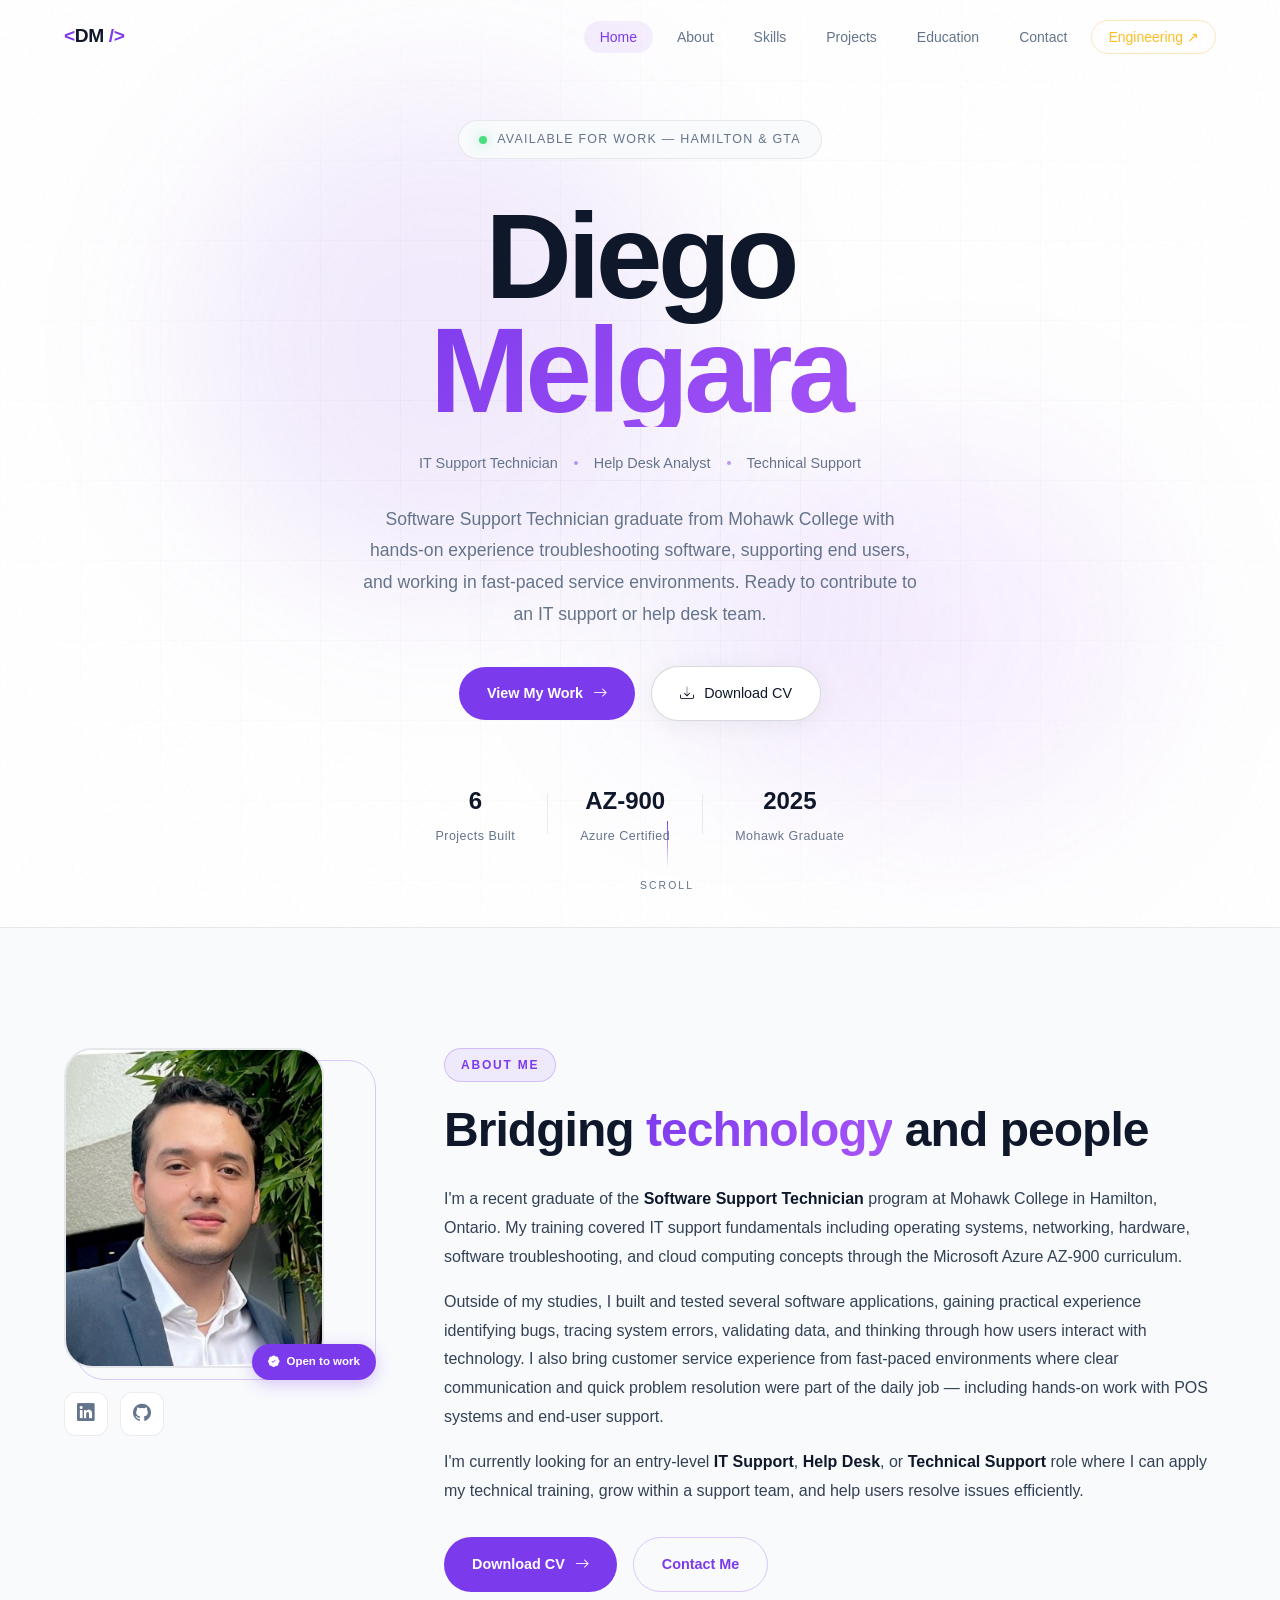
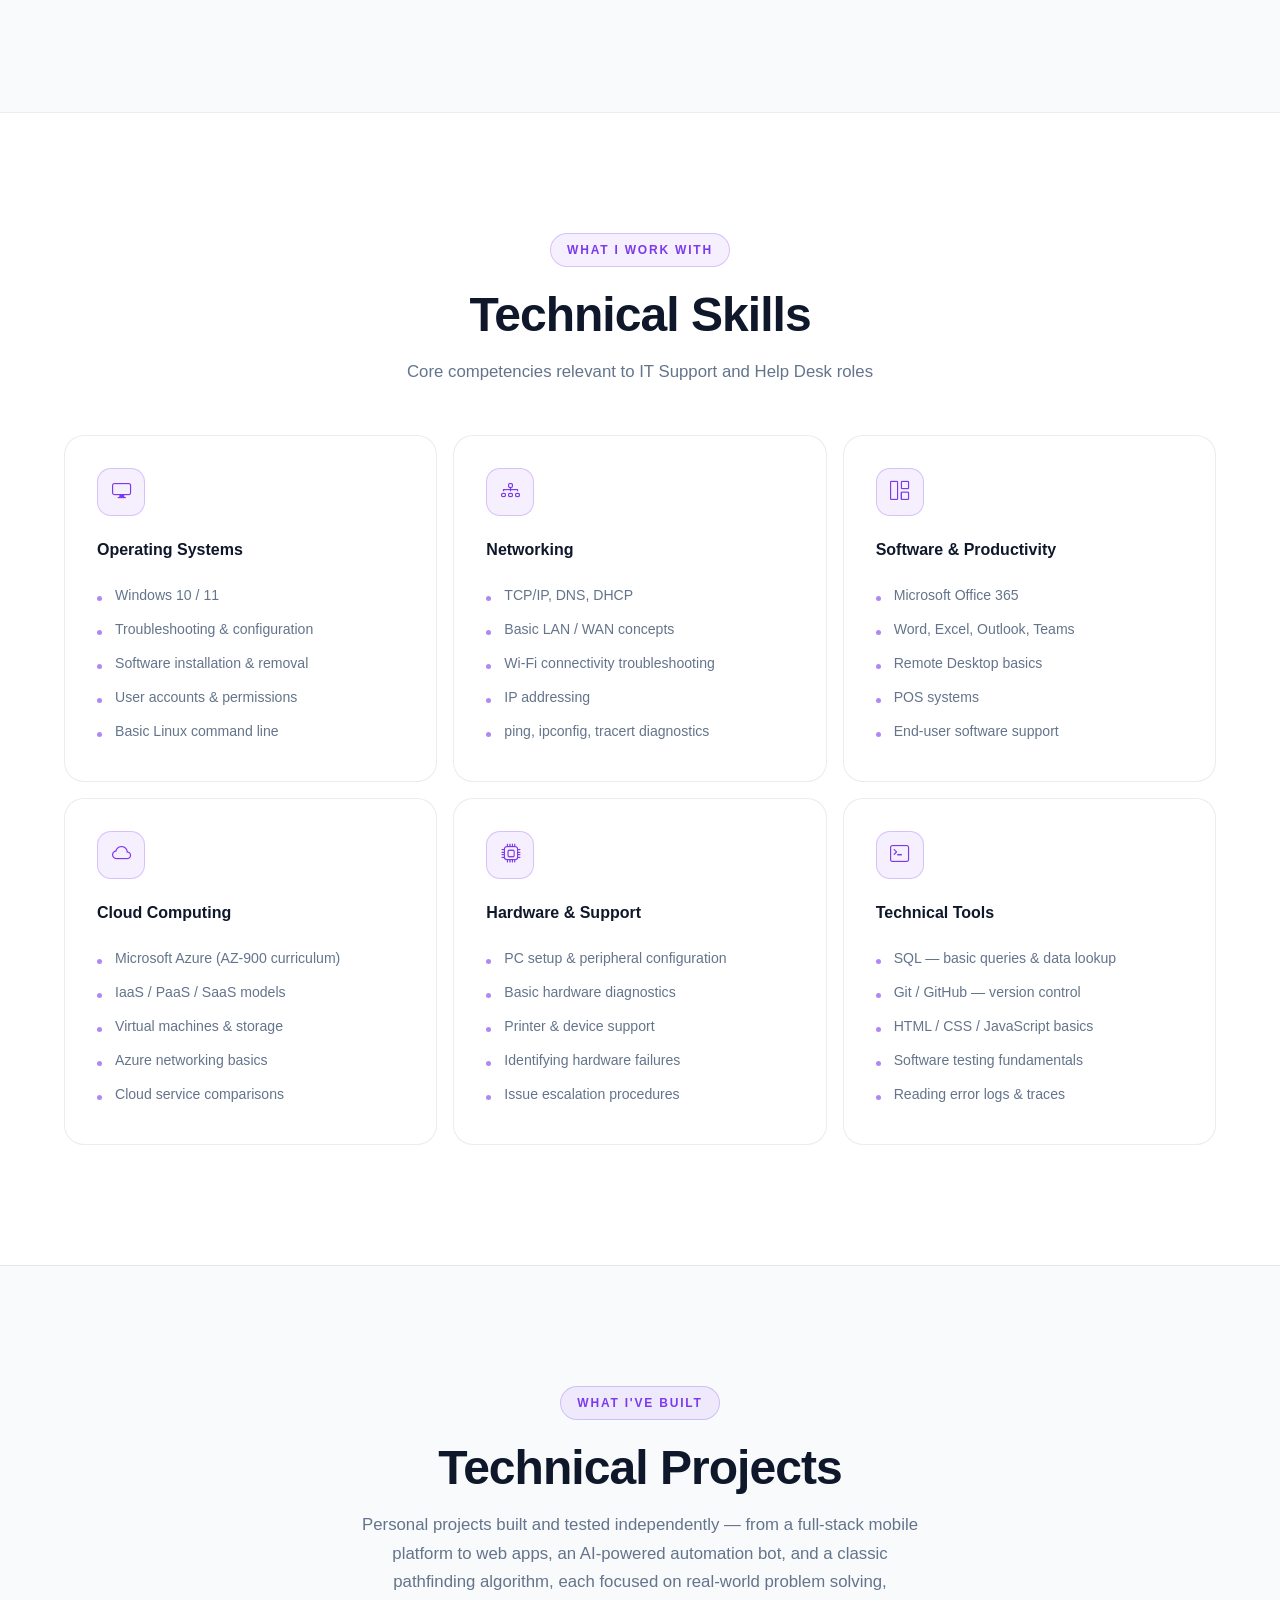
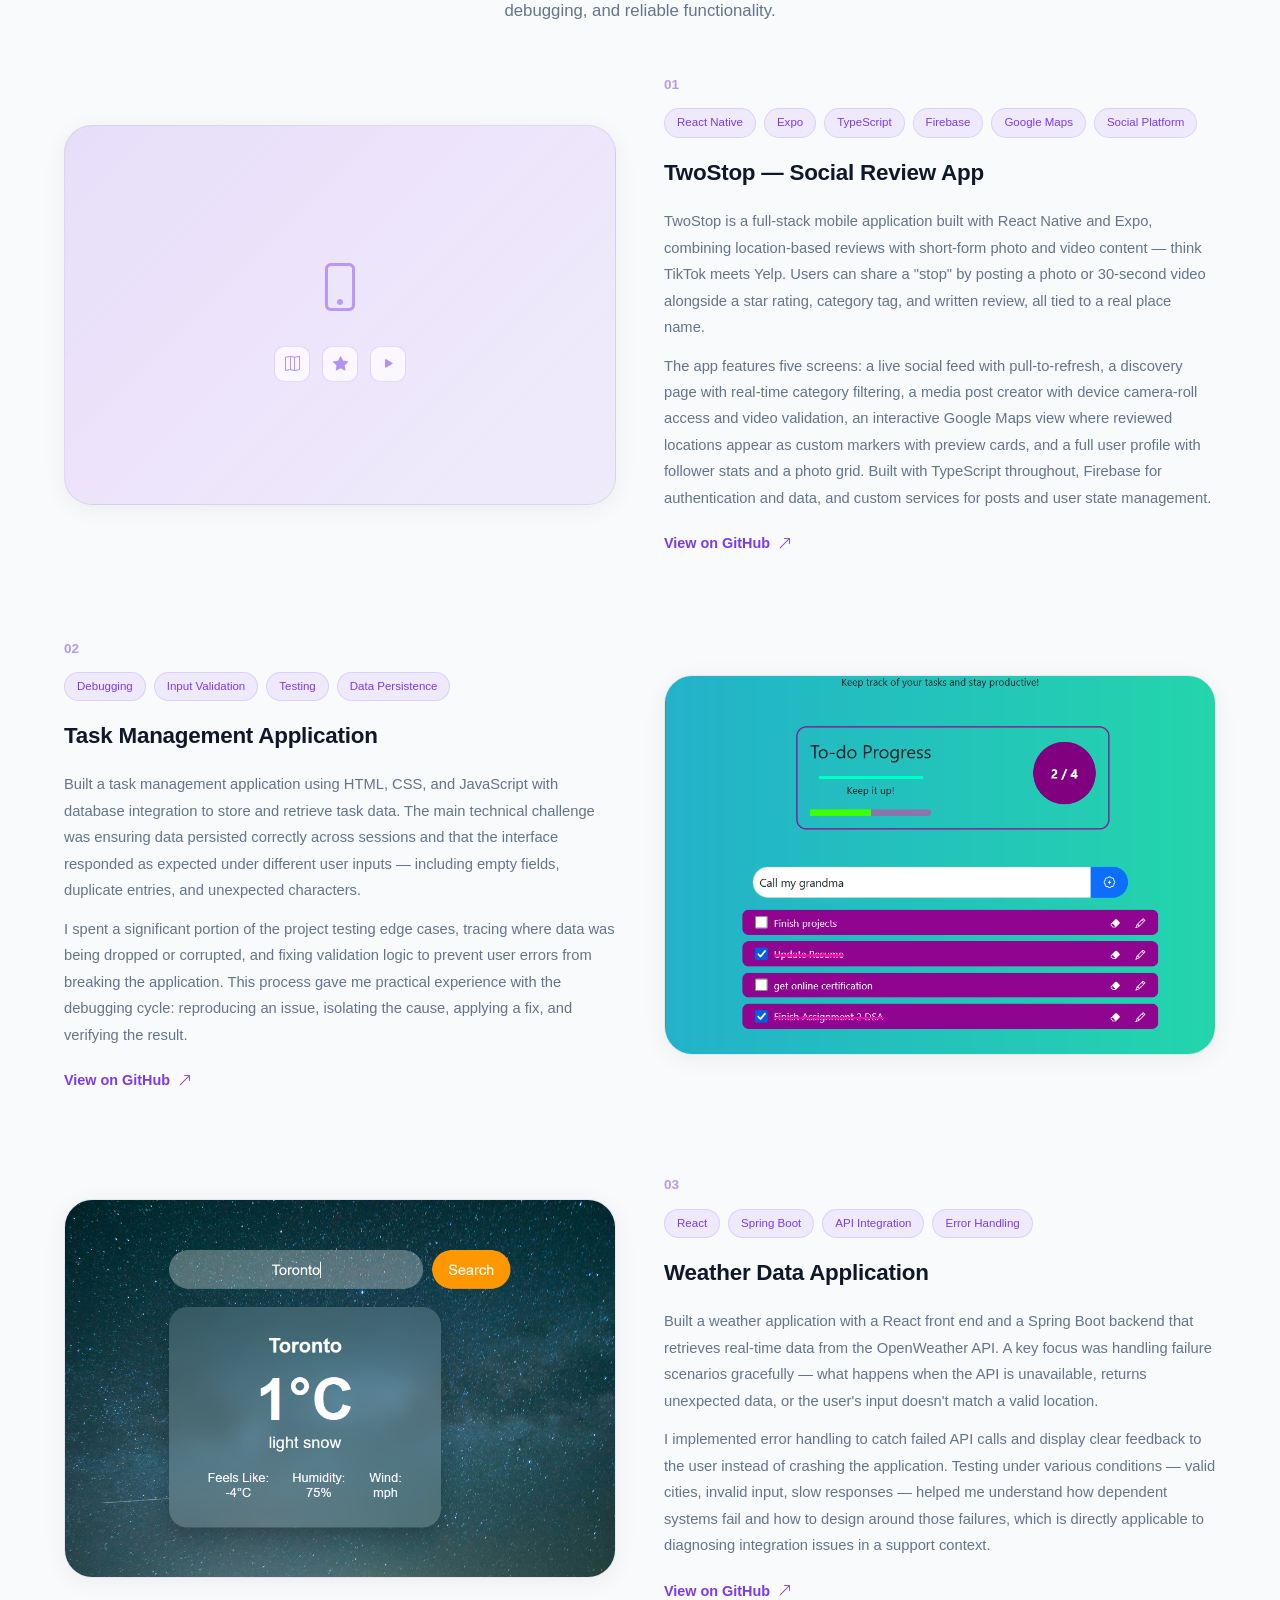
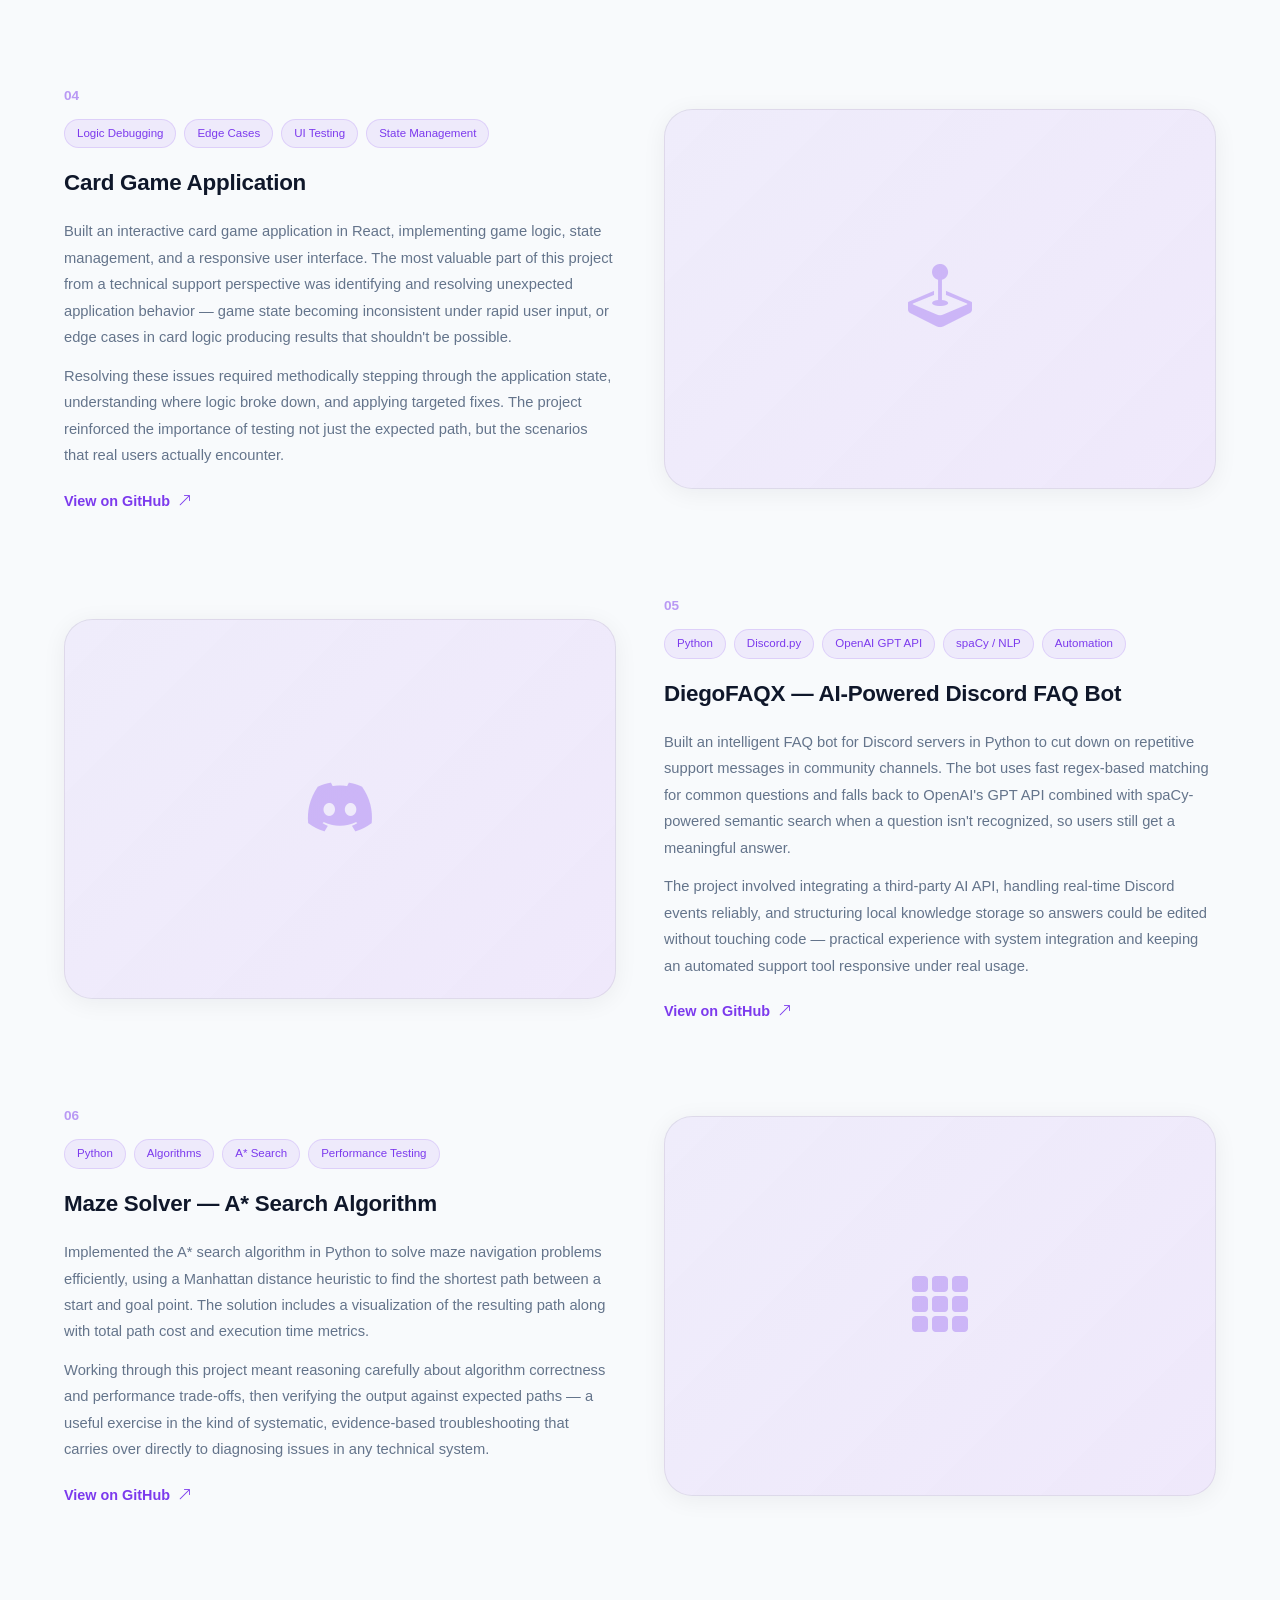
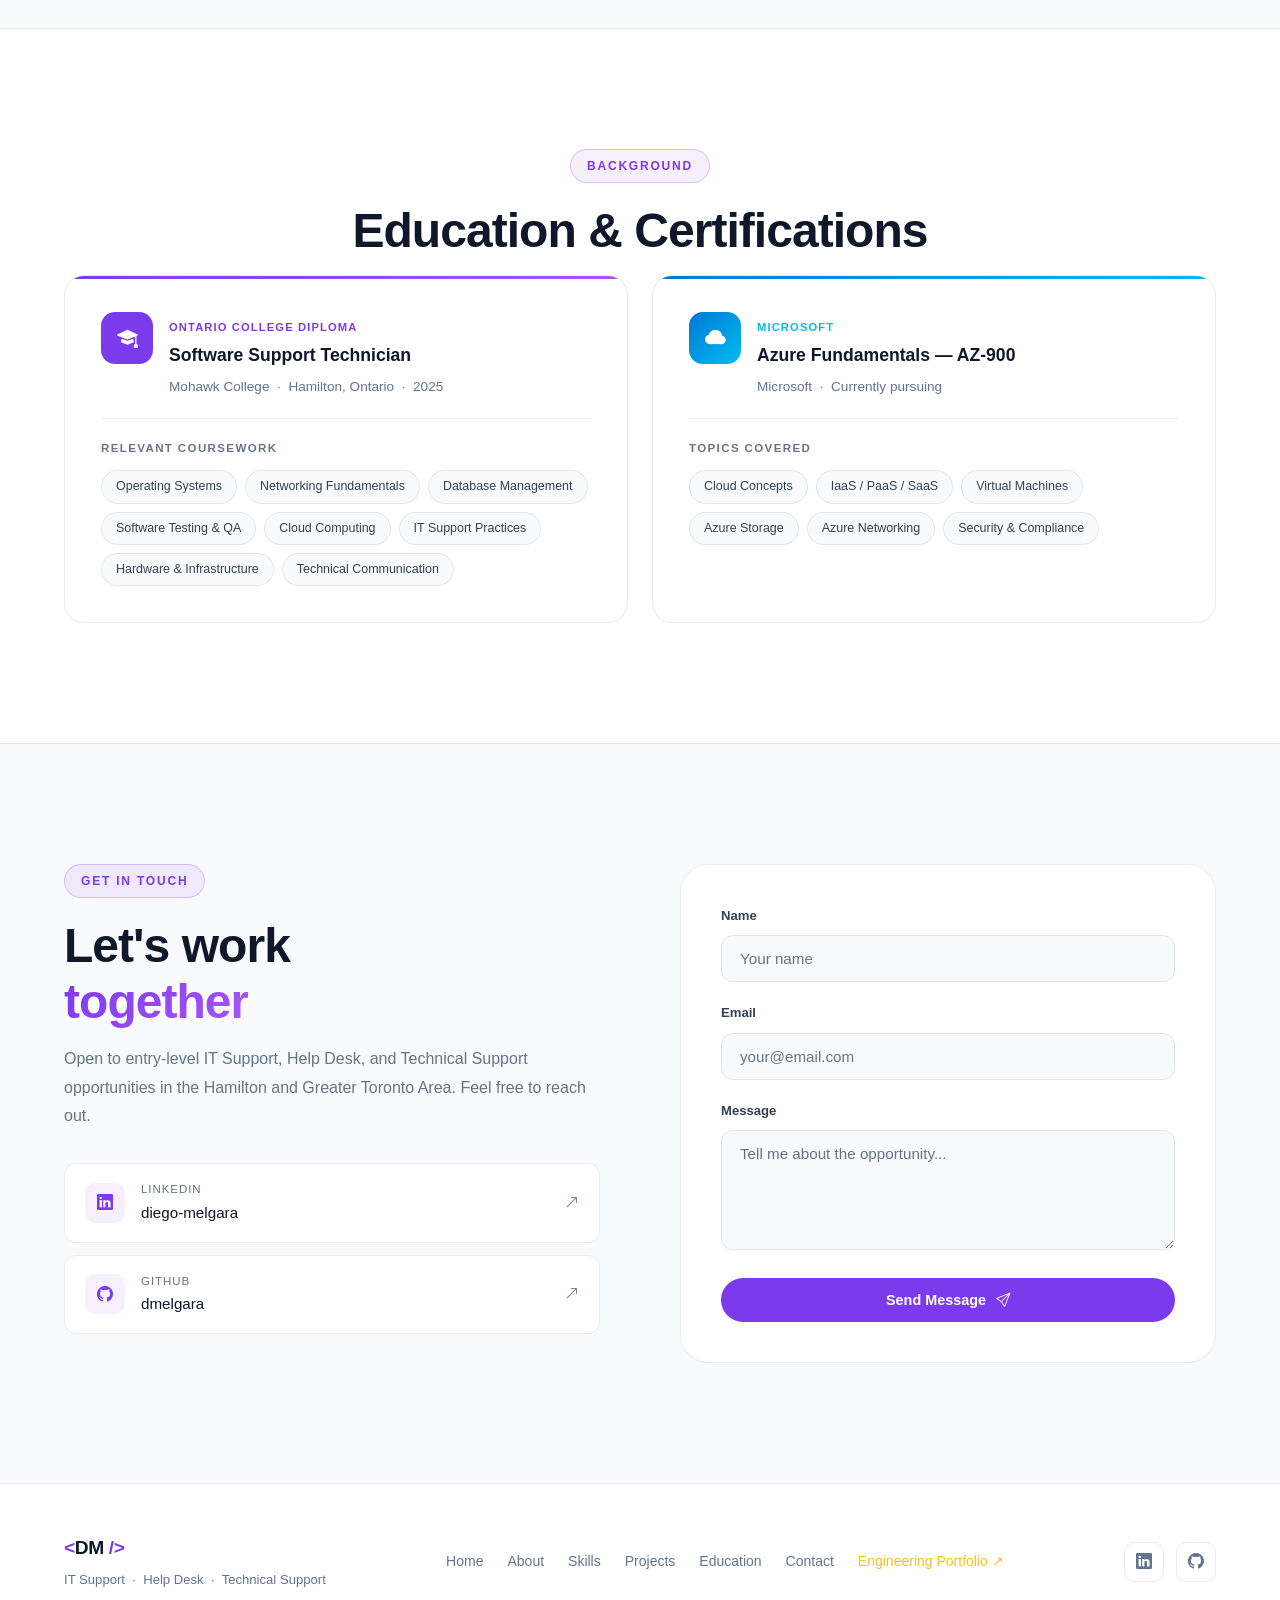
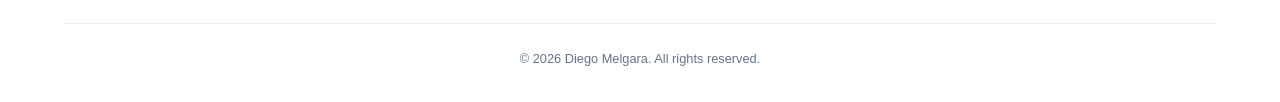
==== commit 9067ff7c: "Redesign with light purple theme, add new projects, publish engineering subsite - New light color sy" ====
--- a/index.html
+++ b/index.html
@@ -39,6 +39,7 @@
           <li><a href="#projects" class="nav-link">Projects</a></li>
           <li><a href="#education" class="nav-link">Education</a></li>
           <li><a href="#contact" class="nav-link">Contact</a></li>
+          <li><a href="./engineering/" class="nav-link" style="color: #fbbf24; border: 1px solid rgba(245,158,11,0.25); border-radius: 100px;">Engineering ↗</a></li>
         </ul>
       </div>
     </nav>
@@ -84,7 +85,7 @@
             <span>View My Work</span>
             <i class="bi bi-arrow-right"></i>
           </a>
-          <a href="./CV/Diego Melgara- 1.pdf" class="btn-glass" target="_blank">
+          <a href="./CV/Diego Melgara-1.pdf" class="btn-glass" target="_blank">
             <i class="bi bi-download"></i>
             <span>Download CV</span>
           </a>
@@ -92,7 +93,7 @@
 
         <div class="hero-stats animate-in" style="--delay: 0.5s">
           <div class="stat">
-            <span class="stat-number">3+</span>
+            <span class="stat-number">6</span>
             <span class="stat-label">Projects Built</span>
           </div>
           <div class="stat-line"></div>
@@ -171,7 +172,7 @@
               </p>
             </div>
             <div class="about-actions">
-              <a href="./CV/Diego Melgara- 1.pdf" class="btn-primary" target="_blank">
+              <a href="./CV/Diego Melgara-1.pdf" class="btn-primary" target="_blank">
                 <span>Download CV</span>
                 <i class="bi bi-arrow-right"></i>
               </a>
@@ -298,9 +299,10 @@
           <div class="section-tag">What I've Built</div>
           <h2 class="section-title">Technical Projects</h2>
           <p class="section-subtitle">
-            Personal projects built and tested independently — from web apps to a
-            full-stack mobile platform, each focused on real-world problem solving,
-            debugging, and reliable functionality.
+            Personal projects built and tested independently — from a full-stack
+            mobile platform to web apps, an AI-powered automation bot, and a
+            classic pathfinding algorithm, each focused on real-world problem
+            solving, debugging, and reliable functionality.
           </p>
         </div>
 
@@ -317,7 +319,7 @@
                 </div>
               </div>
               <div class="project-image-overlay">
-                <a href="#" class="project-link-btn">
+                <a href="https://github.com/dmelgara/TwoStop" target="_blank" class="project-link-btn">
                   <i class="bi bi-github"></i> View Code
                 </a>
               </div>
@@ -349,7 +351,7 @@
                 with TypeScript throughout, Firebase for authentication and data, and
                 custom services for posts and user state management.
               </p>
-              <a href="#" class="project-cta">
+              <a href="https://github.com/dmelgara/TwoStop" target="_blank" class="project-cta">
                 <span>View on GitHub</span>
                 <i class="bi bi-arrow-up-right"></i>
               </a>
@@ -403,7 +405,7 @@
             <div class="project-image">
               <img src="./images/Weather.png" alt="Weather Data Application screenshot" />
               <div class="project-image-overlay">
-                <a href="#" class="project-link-btn">
+                <a href="https://github.com/dmelgara/Weather-app" target="_blank" class="project-link-btn">
                   <i class="bi bi-github"></i> View Code
                 </a>
               </div>
@@ -411,18 +413,19 @@
             <div class="project-info">
               <div class="project-number">03</div>
               <div class="project-tags">
+                <span>React</span>
+                <span>Spring Boot</span>
+                <span>API Integration</span>
                 <span>Error Handling</span>
-                <span>API Troubleshooting</span>
-                <span>System Integration</span>
-                <span>Testing</span>
               </div>
               <h3>Weather Data Application</h3>
               <p>
-                Developed a weather application that retrieves real-time data
-                from an external API and displays it through a React front
-                end. A key focus was handling failure scenarios gracefully —
-                what happens when the API is unavailable, returns unexpected
-                data, or the user's input doesn't match a valid location.
+                Built a weather application with a React front end and a
+                Spring Boot backend that retrieves real-time data from the
+                OpenWeather API. A key focus was handling failure scenarios
+                gracefully — what happens when the API is unavailable,
+                returns unexpected data, or the user's input doesn't match a
+                valid location.
               </p>
               <p>
                 I implemented error handling to catch failed API calls and
@@ -433,7 +436,7 @@
                 failures, which is directly applicable to diagnosing
                 integration issues in a support context.
               </p>
-              <a href="#" class="project-cta">
+              <a href="https://github.com/dmelgara/Weather-app" target="_blank" class="project-cta">
                 <span>View on GitHub</span>
                 <i class="bi bi-arrow-up-right"></i>
               </a>
@@ -447,7 +450,7 @@
                 <i class="bi bi-joystick"></i>
               </div>
               <div class="project-image-overlay">
-                <a href="#" class="project-link-btn">
+                <a href="https://github.com/dmelgara/Card-Game" target="_blank" class="project-link-btn">
                   <i class="bi bi-github"></i> View Code
                 </a>
               </div>
@@ -477,7 +480,96 @@
                 importance of testing not just the expected path, but the
                 scenarios that real users actually encounter.
               </p>
-              <a href="#" class="project-cta">
+              <a href="https://github.com/dmelgara/Card-Game" target="_blank" class="project-cta">
+                <span>View on GitHub</span>
+                <i class="bi bi-arrow-up-right"></i>
+              </a>
+            </div>
+          </div>
+
+          <!-- Project 5 -->
+          <div class="project-card" data-reveal>
+            <div class="project-image project-placeholder">
+              <div class="placeholder-content">
+                <i class="bi bi-discord"></i>
+              </div>
+              <div class="project-image-overlay">
+                <a href="https://github.com/dmelgara/DiegoFAQX-AI-Powered-Discord-FAQ-Bot" target="_blank" class="project-link-btn">
+                  <i class="bi bi-github"></i> View Code
+                </a>
+              </div>
+            </div>
+            <div class="project-info">
+              <div class="project-number">05</div>
+              <div class="project-tags">
+                <span>Python</span>
+                <span>Discord.py</span>
+                <span>OpenAI GPT API</span>
+                <span>spaCy / NLP</span>
+                <span>Automation</span>
+              </div>
+              <h3>DiegoFAQX — AI-Powered Discord FAQ Bot</h3>
+              <p>
+                Built an intelligent FAQ bot for Discord servers in Python
+                to cut down on repetitive support messages in community
+                channels. The bot uses fast regex-based matching for common
+                questions and falls back to OpenAI's GPT API combined with
+                spaCy-powered semantic search when a question isn't
+                recognized, so users still get a meaningful answer.
+              </p>
+              <p>
+                The project involved integrating a third-party AI API,
+                handling real-time Discord events reliably, and structuring
+                local knowledge storage so answers could be edited without
+                touching code — practical experience with system
+                integration and keeping an automated support tool
+                responsive under real usage.
+              </p>
+              <a href="https://github.com/dmelgara/DiegoFAQX-AI-Powered-Discord-FAQ-Bot" target="_blank" class="project-cta">
+                <span>View on GitHub</span>
+                <i class="bi bi-arrow-up-right"></i>
+              </a>
+            </div>
+          </div>
+
+          <!-- Project 6 -->
+          <div class="project-card project-card-reverse" data-reveal>
+            <div class="project-image project-placeholder">
+              <div class="placeholder-content">
+                <i class="bi bi-grid-3x3-gap-fill"></i>
+              </div>
+              <div class="project-image-overlay">
+                <a href="https://github.com/dmelgara/Maze-Solver-using-A-Search-Algorithm-Python" target="_blank" class="project-link-btn">
+                  <i class="bi bi-github"></i> View Code
+                </a>
+              </div>
+            </div>
+            <div class="project-info">
+              <div class="project-number">06</div>
+              <div class="project-tags">
+                <span>Python</span>
+                <span>Algorithms</span>
+                <span>A* Search</span>
+                <span>Performance Testing</span>
+              </div>
+              <h3>Maze Solver — A* Search Algorithm</h3>
+              <p>
+                Implemented the A* search algorithm in Python to solve maze
+                navigation problems efficiently, using a Manhattan distance
+                heuristic to find the shortest path between a start and goal
+                point. The solution includes a visualization of the
+                resulting path along with total path cost and execution
+                time metrics.
+              </p>
+              <p>
+                Working through this project meant reasoning carefully about
+                algorithm correctness and performance trade-offs, then
+                verifying the output against expected paths — a useful
+                exercise in the kind of systematic, evidence-based
+                troubleshooting that carries over directly to diagnosing
+                issues in any technical system.
+              </p>
+              <a href="https://github.com/dmelgara/Maze-Solver-using-A-Search-Algorithm-Python" target="_blank" class="project-cta">
                 <span>View on GitHub</span>
                 <i class="bi bi-arrow-up-right"></i>
               </a>
@@ -630,6 +722,7 @@
             <a href="#projects">Projects</a>
             <a href="#education">Education</a>
             <a href="#contact">Contact</a>
+            <a href="./engineering/" style="color: #fbbf24;">Engineering Portfolio ↗</a>
           </div>
           <div class="footer-social">
             <a href="https://www.linkedin.com/in/diego-melgara/" target="_blank" aria-label="LinkedIn">
@@ -723,4 +816,4 @@
       });
     </script>
   </body>
-</html>
+</html>
--- a/style.css
+++ b/style.css
@@ -1,564 +1,928 @@
 /* ═══════════════════════════════════════════════════════════
-   style.css — Diego Melgara Portfolio
-   IT Support / Help Desk positioning
+   style.css — Diego Melgara Portfolio — Premium Redesign
    ═══════════════════════════════════════════════════════════ */
-
-/* ── Fonts ──────────────────────────────────────────────── */
-/* Syne (headings) + DM Sans (body) loaded via Google Fonts in HTML */
 
 /* ── Design Tokens ──────────────────────────────────────── */
 :root {
-  --navy:       #0b1628;
-  --navy-mid:   #132040;
-  --navy-light: #1a2d56;
-  --accent:     #2f80ed;
-  --accent-glow:#2f80ed33;
-  --accent-soft:#e8f0fc;
-  --white:      #ffffff;
-  --off-white:  #f5f7fc;
-  --text-main:  #1a1f2e;
-  --text-muted: #5a6480;
-  --text-light: #8896b3;
-  --border:     #e0e6f0;
-  --card-bg:    #ffffff;
-  --section-alt:#f0f4fc;
-  --radius:     14px;
-  --radius-lg:  22px;
-  --transition: 0.25s ease;
-  --shadow-sm:  0 2px 8px rgba(11,22,40,0.07);
-  --shadow-md:  0 6px 24px rgba(11,22,40,0.10);
-  --shadow-lg:  0 16px 48px rgba(11,22,40,0.14);
+  /* Core palette */
+  --bg-primary:    #FFFFFF;
+  --bg-secondary:  #F8FAFC;
+  --bg-card:       #FFFFFF;
+  --bg-card-hover: #F1F5F9;
+  --bg-elevated:   #F8FAFC;
+
+  /* Accent */
+  --accent:        #7C3AED;
+  --accent-light:  #7C3AED;
+  --accent-glow:   rgba(124, 58, 237, 0.08);
+  --accent-strong: rgba(124, 58, 237, 0.24);
+
+  /* Secondary accent */
+  --secondary:      #A855F7;
+  --secondary-glow: rgba(168, 85, 247, 0.10);
+
+  /* Text */
+  --text-primary:  #0F172A;
+  --text-secondary:#334155;
+  --text-muted:    #64748B;
+
+  /* Borders */
+  --border:        rgba(15, 23, 42, 0.08);
+  --border-hover:  rgba(15, 23, 42, 0.16);
+  --border-accent: rgba(124, 58, 237, 0.25);
+
+  /* Effects */
+  --radius:        12px;
+  --radius-lg:     20px;
+  --radius-xl:     28px;
+  --transition:    0.3s cubic-bezier(0.4, 0, 0.2, 1);
+  --shadow:        0 4px 24px rgba(15, 23, 42, 0.06);
+  --shadow-lg:     0 16px 48px rgba(15, 23, 42, 0.10);
+
+  /* Gradients */
+  --gradient-text:  linear-gradient(135deg, var(--accent), var(--secondary));
+  --gradient-card:  linear-gradient(135deg, rgba(124,58,237,0.06), rgba(168,85,247,0.05));
 }
 
 /* ── Reset & Base ───────────────────────────────────────── */
-*, *::before, *::after { box-sizing: border-box; }
-
-html { scroll-behavior: smooth; }
+*, *::before, *::after { box-sizing: border-box; margin: 0; padding: 0; }
+
+html {
+  scroll-behavior: smooth;
+  scroll-padding-top: 80px;
+}
 
 body {
-  font-family: 'DM Sans', sans-serif;
-  font-weight: 400;
-  font-size: 1rem;
+  font-family: 'Inter', -apple-system, BlinkMacSystemFont, sans-serif;
+  font-size: 16px;
   line-height: 1.7;
-  color: var(--text-main);
-  background-color: var(--white);
-  margin: 0;
-  padding: 0;
+  color: var(--text-secondary);
+  background-color: var(--bg-primary);
   -webkit-font-smoothing: antialiased;
+  -moz-osx-font-smoothing: grayscale;
+  overflow-x: hidden;
 }
 
 img { max-width: 100%; display: block; }
-
-a { text-decoration: none; }
-
-ul { list-style: none; margin: 0; padding: 0; }
-
-/* ── Typography helpers ─────────────────────────────────── */
-.section-label {
-  font-family: 'DM Sans', sans-serif;
-  font-size: 0.78rem;
+a { text-decoration: none; color: inherit; }
+ul { list-style: none; }
+
+.container {
+  max-width: 1200px;
+  margin: 0 auto;
+  padding: 0 24px;
+}
+
+section {
+  padding: 120px 0;
+  position: relative;
+}
+
+/* ── Cursor Glow ────────────────────────────────────────── */
+.cursor-glow {
+  position: fixed;
+  width: 600px;
+  height: 600px;
+  border-radius: 50%;
+  background: radial-gradient(circle, var(--accent-glow) 0%, transparent 70%);
+  pointer-events: none;
+  z-index: 0;
+  transform: translate(-50%, -50%);
+  opacity: 0;
+  transition: opacity 0.3s ease;
+}
+
+/* ── Typography ─────────────────────────────────────────── */
+.section-tag {
+  display: inline-flex;
+  align-items: center;
+  font-size: 0.75rem;
+  font-weight: 600;
+  letter-spacing: 0.15em;
+  text-transform: uppercase;
+  color: var(--accent-light);
+  background: var(--accent-glow);
+  border: 1px solid var(--border-accent);
+  padding: 6px 16px;
+  border-radius: 100px;
+  margin-bottom: 20px;
+}
+
+.section-title {
+  font-family: 'Space Grotesk', sans-serif;
+  font-size: clamp(2rem, 4vw, 3rem);
+  font-weight: 700;
+  color: var(--text-primary);
+  line-height: 1.15;
+  margin-bottom: 16px;
+  letter-spacing: -0.02em;
+}
+
+.section-subtitle {
+  font-size: 1.05rem;
+  color: var(--text-muted);
+  max-width: 560px;
+  margin-bottom: 48px;
+}
+
+.section-header {
+  text-align: center;
+  margin-bottom: 16px;
+}
+
+.section-header .section-subtitle {
+  margin: 0 auto 48px;
+}
+
+.gradient-text {
+  background: var(--gradient-text);
+  -webkit-background-clip: text;
+  -webkit-text-fill-color: transparent;
+  background-clip: text;
+}
+
+/* ── Buttons ────────────────────────────────────────────── */
+.btn-primary {
+  display: inline-flex;
+  align-items: center;
+  gap: 10px;
+  padding: 14px 28px;
+  background: var(--accent);
+  color: white;
+  font-family: 'Inter', sans-serif;
+  font-size: 0.9rem;
+  font-weight: 600;
+  border-radius: 100px;
+  border: none;
+  cursor: pointer;
+  transition: all var(--transition);
+  position: relative;
+  overflow: hidden;
+}
+
+.btn-primary::before {
+  content: '';
+  position: absolute;
+  inset: 0;
+  background: linear-gradient(135deg, rgba(255,255,255,0.15), transparent);
+  opacity: 0;
+  transition: opacity var(--transition);
+}
+
+.btn-primary:hover {
+  transform: translateY(-2px);
+  box-shadow: 0 8px 32px rgba(124, 58, 237, 0.28);
+}
+
+.btn-primary:hover::before {
+  opacity: 1;
+}
+
+.btn-primary i {
+  transition: transform var(--transition);
+}
+
+.btn-primary:hover i {
+  transform: translateX(3px);
+}
+
+.btn-glass {
+  display: inline-flex;
+  align-items: center;
+  gap: 10px;
+  padding: 14px 28px;
+  background: var(--bg-card);
+  color: var(--text-primary);
+  font-family: 'Inter', sans-serif;
+  font-size: 0.9rem;
   font-weight: 500;
-  letter-spacing: 0.18em;
-  text-transform: uppercase;
-  color: var(--accent);
-  margin-bottom: 0.5rem;
-}
-
-.section-heading {
-  font-family: 'Syne', sans-serif;
-  font-size: clamp(1.9rem, 3.5vw, 2.6rem);
-  font-weight: 700;
-  color: var(--navy);
-  line-height: 1.15;
-  margin-bottom: 1rem;
-}
-
-.section-sub {
-  font-size: 1.05rem;
-  color: var(--text-muted);
-  max-width: 580px;
-  margin: 0 auto 3rem;
-}
-
-.accent { color: var(--accent); }
-
-/* ── Buttons ────────────────────────────────────────────── */
-.btn-primary-custom {
-  display: inline-block;
-  background-color: var(--accent);
-  color: var(--white) !important;
-  padding: 0.7rem 1.8rem;
-  border-radius: 50px;
-  font-family: 'DM Sans', sans-serif;
-  font-weight: 500;
-  font-size: 0.95rem;
-  border: 2px solid var(--accent);
-  transition: background var(--transition), transform var(--transition), box-shadow var(--transition);
+  border-radius: 100px;
+  border: 1px solid var(--border-hover);
   cursor: pointer;
-}
-
-.btn-primary-custom:hover {
-  background-color: #1a6fd4;
-  border-color: #1a6fd4;
+  transition: all var(--transition);
+  box-shadow: var(--shadow);
+}
+
+.btn-glass:hover {
+  background: var(--bg-card-hover);
+  border-color: var(--text-muted);
   transform: translateY(-2px);
-  box-shadow: 0 8px 24px rgba(47,128,237,0.30);
-}
-
-.btn-outline-custom {
-  display: inline-block;
+}
+
+.btn-outline {
+  display: inline-flex;
+  align-items: center;
+  gap: 10px;
+  padding: 14px 28px;
   background: transparent;
-  color: var(--white) !important;
-  padding: 0.7rem 1.8rem;
-  border-radius: 50px;
-  font-family: 'DM Sans', sans-serif;
-  font-weight: 500;
-  font-size: 0.95rem;
-  border: 2px solid rgba(255,255,255,0.45);
-  transition: border-color var(--transition), background var(--transition), transform var(--transition);
+  color: var(--accent-light);
+  font-family: 'Inter', sans-serif;
+  font-size: 0.9rem;
+  font-weight: 600;
+  border-radius: 100px;
+  border: 1.5px solid var(--border-accent);
   cursor: pointer;
-}
-
-.btn-outline-custom:hover {
-  border-color: var(--white);
-  background: rgba(255,255,255,0.08);
+  transition: all var(--transition);
+}
+
+.btn-outline:hover {
+  background: var(--accent-glow);
+  border-color: var(--accent);
   transform: translateY(-2px);
 }
 
-/* About section uses dark outline on light bg */
-#about .btn-outline-custom {
-  color: var(--accent) !important;
-  border-color: var(--accent);
-}
-
-#about .btn-outline-custom:hover {
-  background: var(--accent-soft);
-}
-
-/* ── Sections — shared spacing ──────────────────────────── */
-section {
-  padding: 90px 0;
-}
-
-.section-alt {
-  background-color: var(--section-alt);
+.btn-full {
+  width: 100%;
+  justify-content: center;
+}
+
+/* ── Animations ─────────────────────────────────────────── */
+.animate-in {
+  opacity: 0;
+  transform: translateY(28px);
+  animation: fadeSlideUp 0.7s cubic-bezier(0.16, 1, 0.3, 1) forwards;
+  animation-delay: var(--delay, 0s);
+}
+
+@keyframes fadeSlideUp {
+  to {
+    opacity: 1;
+    transform: translateY(0);
+  }
+}
+
+[data-reveal] {
+  opacity: 0;
+  transform: translateY(30px);
+  transition: opacity 0.6s cubic-bezier(0.16, 1, 0.3, 1),
+              transform 0.6s cubic-bezier(0.16, 1, 0.3, 1);
+}
+
+[data-reveal].revealed {
+  opacity: 1;
+  transform: translateY(0);
 }
 
 /* ═══════════════════════════════════════════════════════════
-   NAVBAR
+   NAVIGATION
    ═══════════════════════════════════════════════════════════ */
 #mainNav {
-  background-color: var(--navy);
-  padding: 0.85rem 0;
-  box-shadow: 0 2px 16px rgba(0,0,0,0.18);
+  position: fixed;
+  top: 0;
+  left: 0;
+  right: 0;
   z-index: 1000;
-}
-
-#mainNav .navbar-brand {
-  font-family: 'Syne', sans-serif;
-  font-size: 1.25rem;
+  padding: 20px 0;
+  transition: all var(--transition);
+}
+
+#mainNav.scrolled {
+  padding: 12px 0;
+  background: rgba(255, 255, 255, 0.85);
+  backdrop-filter: blur(20px);
+  -webkit-backdrop-filter: blur(20px);
+  border-bottom: 1px solid var(--border);
+  box-shadow: var(--shadow);
+}
+
+.nav-inner {
+  max-width: 1200px;
+  margin: 0 auto;
+  padding: 0 24px;
+  display: flex;
+  align-items: center;
+  justify-content: space-between;
+}
+
+.nav-logo {
+  font-family: 'Space Grotesk', sans-serif;
+  font-size: 1.2rem;
   font-weight: 700;
-  color: var(--white) !important;
-  letter-spacing: 0.02em;
-}
-
-#mainNav .nav-link {
-  font-size: 0.9rem;
+  color: var(--text-primary);
+  letter-spacing: -0.02em;
+}
+
+.logo-bracket {
+  color: var(--accent-light);
+}
+
+.nav-links {
+  display: flex;
+  align-items: center;
+  gap: 8px;
+  list-style: none;
+}
+
+.nav-link {
+  font-size: 0.875rem;
   font-weight: 500;
-  color: rgba(255,255,255,0.7) !important;
-  margin-left: 1.5rem;
-  padding: 0.25rem 0;
-  position: relative;
-  transition: color var(--transition);
-}
-
-#mainNav .nav-link::after {
-  content: '';
-  position: absolute;
-  bottom: -2px;
-  left: 0;
-  width: 0;
+  color: var(--text-muted);
+  padding: 8px 16px;
+  border-radius: 100px;
+  transition: all var(--transition);
+}
+
+.nav-link:hover {
+  color: var(--text-primary);
+  background: rgba(15, 23, 42, 0.05);
+}
+
+.nav-link.active {
+  color: var(--accent);
+  background: var(--accent-glow);
+}
+
+/* Mobile toggle */
+.nav-toggle {
+  display: none;
+  flex-direction: column;
+  gap: 5px;
+  background: none;
+  border: none;
+  cursor: pointer;
+  padding: 4px;
+}
+
+.nav-toggle span {
+  display: block;
+  width: 24px;
   height: 2px;
-  background: var(--accent);
-  transition: width var(--transition);
-}
-
-#mainNav .nav-link:hover,
-#mainNav .nav-link.active {
-  color: var(--white) !important;
-}
-
-#mainNav .nav-link:hover::after,
-#mainNav .nav-link.active::after {
-  width: 100%;
+  background: var(--text-primary);
+  border-radius: 2px;
+  transition: all var(--transition);
+}
+
+.nav-toggle.active span:nth-child(1) {
+  transform: rotate(45deg) translateY(5px) translateX(5px);
+}
+.nav-toggle.active span:nth-child(2) {
+  opacity: 0;
+}
+.nav-toggle.active span:nth-child(3) {
+  transform: rotate(-45deg) translateY(-5px) translateX(5px);
 }
 
 /* ═══════════════════════════════════════════════════════════
    HERO
    ═══════════════════════════════════════════════════════════ */
 #home {
+  min-height: 100vh;
+  display: flex;
+  align-items: center;
+  justify-content: center;
   position: relative;
-  min-height: 100vh;
-  background-color: var(--navy);
-  display: flex;
-  align-items: center;
   overflow: hidden;
-  padding: 0;
-}
-
-/* Subtle grid overlay */
-.hero-bg-grid {
+  padding: 120px 24px 80px;
+}
+
+.hero-noise {
+  position: absolute;
+  inset: 0;
+  background-image: url("data:image/svg+xml,%3Csvg viewBox='0 0 256 256' xmlns='http://www.w3.org/2000/svg'%3E%3Cfilter id='n'%3E%3CfeTurbulence type='fractalNoise' baseFrequency='.85' numOctaves='4' stitchTiles='stitch'/%3E%3C/filter%3E%3Crect width='100%25' height='100%25' filter='url(%23n)' opacity='.03'/%3E%3C/svg%3E");
+  pointer-events: none;
+  z-index: 1;
+}
+
+.hero-grid-lines {
   position: absolute;
   inset: 0;
   background-image:
-    linear-gradient(rgba(47,128,237,0.07) 1px, transparent 1px),
-    linear-gradient(90deg, rgba(47,128,237,0.07) 1px, transparent 1px);
-  background-size: 48px 48px;
+    linear-gradient(rgba(15,23,42,0.035) 1px, transparent 1px),
+    linear-gradient(90deg, rgba(15,23,42,0.035) 1px, transparent 1px);
+  background-size: 80px 80px;
   pointer-events: none;
-}
-
-/* Radial glow behind text */
-.hero-glow {
+  z-index: 1;
+  mask-image: radial-gradient(ellipse 60% 60% at 50% 50%, black, transparent);
+  -webkit-mask-image: radial-gradient(ellipse 60% 60% at 50% 50%, black, transparent);
+}
+
+.hero-gradient-orb {
   position: absolute;
+  border-radius: 50%;
+  filter: blur(80px);
+  pointer-events: none;
+  z-index: 0;
+}
+
+.hero-orb-1 {
+  width: 500px;
+  height: 500px;
+  background: rgba(124, 58, 237, 0.10);
+  top: 10%;
+  left: 15%;
+  animation: floatOrb 20s ease-in-out infinite;
+}
+
+.hero-orb-2 {
+  width: 400px;
+  height: 400px;
+  background: rgba(168, 85, 247, 0.08);
+  bottom: 10%;
+  right: 10%;
+  animation: floatOrb 25s ease-in-out infinite reverse;
+}
+
+.hero-orb-3 {
+  width: 300px;
+  height: 300px;
+  background: rgba(124, 58, 237, 0.06);
   top: 50%;
-  left: 50%;
-  transform: translate(-50%, -50%);
-  width: 700px;
-  height: 700px;
-  background: radial-gradient(circle, rgba(47,128,237,0.18) 0%, transparent 70%);
-  pointer-events: none;
+  right: 30%;
+  animation: floatOrb 18s ease-in-out infinite 5s;
+}
+
+@keyframes floatOrb {
+  0%, 100% { transform: translate(0, 0) scale(1); }
+  33%      { transform: translate(30px, -40px) scale(1.05); }
+  66%      { transform: translate(-20px, 20px) scale(0.95); }
 }
 
 .hero-content {
   position: relative;
   z-index: 2;
-  padding: 120px 20px 80px;
-}
-
-.hero-eyebrow {
+  text-align: center;
+  max-width: 800px;
+}
+
+.hero-badge {
   display: inline-flex;
   align-items: center;
-  gap: 0.5rem;
-  font-size: 0.82rem;
+  gap: 10px;
+  font-size: 0.78rem;
   font-weight: 500;
-  letter-spacing: 0.12em;
+  letter-spacing: 0.1em;
   text-transform: uppercase;
-  color: rgba(255,255,255,0.55);
-  margin-bottom: 1.5rem;
-  animation: fadeUp 0.6s ease both;
-}
-
-.hero-dot {
+  color: var(--text-muted);
+  background: var(--bg-secondary);
+  border: 1px solid var(--border);
+  padding: 8px 20px;
+  border-radius: 100px;
+  margin-bottom: 40px;
+}
+
+.status-dot {
   width: 8px;
   height: 8px;
   border-radius: 50%;
   background: #4ade80;
-  box-shadow: 0 0 10px #4ade80;
-  animation: pulse 2s infinite;
+  box-shadow: 0 0 12px rgba(74, 222, 128, 0.5);
+  animation: pulse 2s ease-in-out infinite;
 }
 
 @keyframes pulse {
-  0%, 100% { box-shadow: 0 0 6px #4ade80; }
-  50%       { box-shadow: 0 0 16px #4ade80; }
+  0%, 100% { box-shadow: 0 0 8px rgba(74, 222, 128, 0.3); }
+  50%      { box-shadow: 0 0 20px rgba(74, 222, 128, 0.6); }
 }
 
 .hero-name {
-  font-family: 'Syne', sans-serif;
-  font-size: clamp(3.5rem, 9vw, 7rem);
-  font-weight: 800;
+  font-family: 'Space Grotesk', sans-serif;
+  font-size: clamp(3.5rem, 10vw, 7.5rem);
+  font-weight: 700;
   line-height: 0.95;
-  color: var(--white);
-  margin-bottom: 1.5rem;
-  animation: fadeUp 0.7s 0.1s ease both;
+  letter-spacing: -0.04em;
+  margin-bottom: 24px;
+}
+
+.hero-name-line {
+  display: block;
+  color: var(--text-primary);
+}
+
+.hero-name-outline {
+  background: var(--gradient-text);
+  -webkit-background-clip: text;
+  -webkit-text-fill-color: transparent;
+  background-clip: text;
 }
 
 .hero-role {
-  font-family: 'DM Sans', sans-serif;
-  font-size: clamp(0.9rem, 1.6vw, 1.1rem);
-  font-weight: 400;
-  color: var(--accent);
+  display: flex;
+  align-items: center;
+  justify-content: center;
+  gap: 16px;
+  flex-wrap: wrap;
+  margin-bottom: 28px;
+}
+
+.role-tag {
+  font-size: 0.9rem;
+  font-weight: 500;
+  color: var(--text-muted);
+}
+
+.role-divider {
+  width: 4px;
+  height: 4px;
+  border-radius: 50%;
+  background: var(--accent-light);
+  opacity: 0.5;
+}
+
+.hero-statement {
+  font-size: clamp(1rem, 1.4vw, 1.1rem);
+  color: var(--text-muted);
+  max-width: 560px;
+  margin: 0 auto 36px;
+  line-height: 1.8;
+}
+
+.hero-ctas {
+  display: flex;
+  align-items: center;
+  justify-content: center;
+  gap: 16px;
+  margin-bottom: 60px;
+  flex-wrap: wrap;
+}
+
+.hero-stats {
+  display: flex;
+  align-items: center;
+  justify-content: center;
+  gap: 32px;
+  flex-wrap: wrap;
+}
+
+.stat {
+  display: flex;
+  flex-direction: column;
+  align-items: center;
+  gap: 4px;
+}
+
+.stat-number {
+  font-family: 'Space Grotesk', sans-serif;
+  font-size: 1.5rem;
+  font-weight: 700;
+  color: var(--text-primary);
+}
+
+.stat-label {
+  font-size: 0.78rem;
+  color: var(--text-muted);
   letter-spacing: 0.04em;
-  margin-bottom: 1.75rem;
-  animation: fadeUp 0.7s 0.2s ease both;
-}
-
-.hero-statement {
-  font-size: clamp(1rem, 1.5vw, 1.12rem);
-  font-weight: 300;
-  color: rgba(255,255,255,0.72);
-  max-width: 560px;
-  line-height: 1.75;
-  margin-bottom: 2.5rem;
-  animation: fadeUp 0.7s 0.3s ease both;
-}
-
-.hero-ctas {
-  display: flex;
-  gap: 1rem;
-  flex-wrap: wrap;
-  animation: fadeUp 0.7s 0.4s ease both;
-}
-
-.hero-scroll-hint {
+}
+
+.stat-line {
+  width: 1px;
+  height: 40px;
+  background: var(--border);
+}
+
+/* Scroll indicator */
+.scroll-indicator {
   position: absolute;
-  bottom: 2rem;
+  bottom: 32px;
   left: 50%;
   transform: translateX(-50%);
   display: flex;
   flex-direction: column;
   align-items: center;
-  gap: 0.3rem;
-  color: rgba(255,255,255,0.3);
-  font-size: 0.72rem;
-  letter-spacing: 0.1em;
+  gap: 8px;
+  z-index: 2;
+}
+
+.scroll-line {
+  width: 1px;
+  height: 48px;
+  background: linear-gradient(to bottom, var(--accent-light), transparent);
+  animation: scrollPulse 2s ease-in-out infinite;
+}
+
+@keyframes scrollPulse {
+  0%, 100% { opacity: 0.3; }
+  50%      { opacity: 1; }
+}
+
+.scroll-indicator span {
+  font-size: 0.65rem;
+  letter-spacing: 0.2em;
   text-transform: uppercase;
-  animation: fadeIn 1s 1s ease both;
-}
-
-.hero-scroll-hint i {
-  animation: bounce 1.8s infinite;
-}
-
-@keyframes bounce {
-  0%, 100% { transform: translateY(0); }
-  50%       { transform: translateY(5px); }
-}
-
-@keyframes fadeUp {
-  from { opacity: 0; transform: translateY(20px); }
-  to   { opacity: 1; transform: translateY(0); }
-}
-
-@keyframes fadeIn {
-  from { opacity: 0; }
-  to   { opacity: 1; }
+  color: var(--text-muted);
 }
 
 /* ═══════════════════════════════════════════════════════════
    ABOUT ME
    ═══════════════════════════════════════════════════════════ */
 #about {
-  background: var(--white);
-}
-
-.about-photo-wrap {
+  background: var(--bg-secondary);
+  border-top: 1px solid var(--border);
+}
+
+.about-layout {
+  display: grid;
+  grid-template-columns: 300px 1fr;
+  gap: 80px;
+  align-items: start;
+}
+
+.about-visual {
+  position: sticky;
+  top: 120px;
+}
+
+.about-photo-container {
   position: relative;
-  display: inline-block;
+  margin-bottom: 24px;
+}
+
+.about-photo-frame {
+  width: 260px;
+  height: 320px;
+  border-radius: var(--radius-xl);
+  overflow: hidden;
+  border: 2px solid var(--border);
+  position: relative;
 }
 
 .about-photo {
-  width: 220px;
-  height: 220px;
-  border-radius: 50%;
+  width: 100%;
+  height: 100%;
   object-fit: cover;
-  border: 4px solid var(--white);
-  box-shadow: var(--shadow-lg);
-  margin: 0 auto;
-}
-
-.about-photo-badge {
+}
+
+.about-photo-decoration {
   position: absolute;
-  bottom: 8px;
-  right: -10px;
+  top: 12px;
+  left: 12px;
+  right: -12px;
+  bottom: -12px;
+  border: 1px solid var(--border-accent);
+  border-radius: var(--radius-xl);
+  z-index: -1;
+}
+
+.about-badge {
+  position: absolute;
+  bottom: -12px;
+  right: -12px;
   background: var(--accent);
-  color: var(--white);
+  color: white;
   font-size: 0.72rem;
   font-weight: 600;
-  padding: 0.3rem 0.8rem;
-  border-radius: 50px;
+  padding: 8px 16px;
+  border-radius: 100px;
   white-space: nowrap;
-  box-shadow: var(--shadow-sm);
-}
-
-.about-photo-badge i {
-  margin-right: 4px;
-}
-
-.about-social {
-  display: flex;
+  display: flex;
+  align-items: center;
+  gap: 6px;
+  box-shadow: 0 4px 16px rgba(124, 58, 237, 0.28);
+}
+
+.about-socials {
+  display: flex;
+  gap: 12px;
+}
+
+.social-link {
+  display: inline-flex;
+  align-items: center;
   justify-content: center;
-  gap: 1rem;
-}
-
-.about-social a {
-  display: inline-flex;
-  align-items: center;
-  justify-content: center;
-  width: 42px;
-  height: 42px;
-  border-radius: 50%;
-  background: var(--off-white);
-  color: var(--navy-light) !important;
+  width: 44px;
+  height: 44px;
+  border-radius: 12px;
+  background: var(--bg-card);
+  border: 1px solid var(--border);
+  color: var(--text-muted);
   font-size: 1.1rem;
-  transition: background var(--transition), color var(--transition), transform var(--transition);
-}
-
-.about-social a:hover {
+  transition: all var(--transition);
+}
+
+.social-link:hover {
   background: var(--accent);
-  color: var(--white) !important;
-  transform: translateY(-3px);
-}
-
-.about-body {
-  color: var(--text-muted);
+  border-color: var(--accent);
+  color: white;
+  transform: translateY(-2px);
+}
+
+.about-text .section-title {
+  margin-bottom: 28px;
+}
+
+.about-paragraphs p {
+  color: var(--text-secondary);
+  margin-bottom: 16px;
   font-size: 1rem;
-  margin-bottom: 1rem;
-}
-
-.about-body strong {
-  color: var(--text-main);
-  font-weight: 500;
-}
-
-.about-ctas {
-  display: flex;
-  gap: 1rem;
+  line-height: 1.8;
+}
+
+.about-paragraphs strong {
+  color: var(--text-primary);
+  font-weight: 600;
+}
+
+.about-actions {
+  display: flex;
+  gap: 16px;
+  margin-top: 32px;
   flex-wrap: wrap;
 }
 
 /* ═══════════════════════════════════════════════════════════
    TECHNICAL SKILLS
    ═══════════════════════════════════════════════════════════ */
+#skills {
+  background: var(--bg-primary);
+  border-top: 1px solid var(--border);
+}
+
 .skills-grid {
   display: grid;
-  grid-template-columns: repeat(auto-fit, minmax(280px, 1fr));
-  gap: 1.5rem;
-  margin-top: 1rem;
+  grid-template-columns: repeat(3, 1fr);
+  gap: 16px;
 }
 
 .skill-card {
-  background: var(--card-bg);
+  position: relative;
+  background: var(--bg-card);
   border: 1px solid var(--border);
-  border-radius: var(--radius);
-  padding: 1.75rem;
-  box-shadow: var(--shadow-sm);
-  transition: transform var(--transition), box-shadow var(--transition), border-color var(--transition);
+  border-radius: var(--radius-lg);
+  padding: 32px;
+  transition: all var(--transition);
+  overflow: hidden;
+}
+
+.skill-card::before {
+  content: '';
+  position: absolute;
+  inset: 0;
+  background: var(--gradient-card);
   opacity: 0;
-  transform: translateY(20px);
-}
-
-.skill-card.revealed {
+  transition: opacity var(--transition);
+}
+
+.skill-card:hover {
+  border-color: var(--border-hover);
+  transform: translateY(-4px);
+}
+
+.skill-card:hover::before {
   opacity: 1;
-  transform: translateY(0);
-  transition: opacity 0.5s ease, transform 0.5s ease, box-shadow var(--transition), border-color var(--transition);
-}
-
-.skill-card:hover {
-  transform: translateY(-5px);
-  box-shadow: var(--shadow-md);
-  border-color: var(--accent);
-}
-
-.skill-card-icon {
-  width: 44px;
-  height: 44px;
-  border-radius: 10px;
-  background: var(--accent-soft);
+}
+
+.skill-card-glow {
+  position: absolute;
+  width: 200px;
+  height: 200px;
+  border-radius: 50%;
+  background: radial-gradient(circle, var(--accent-glow), transparent 70%);
+  top: var(--mouse-y, 50%);
+  left: var(--mouse-x, 50%);
+  transform: translate(-50%, -50%);
+  pointer-events: none;
+  opacity: 0;
+  transition: opacity 0.3s;
+}
+
+.skill-card:hover .skill-card-glow {
+  opacity: 1;
+}
+
+.skill-icon {
+  position: relative;
+  width: 48px;
+  height: 48px;
+  border-radius: 14px;
+  background: var(--accent-glow);
+  border: 1px solid var(--border-accent);
   display: flex;
   align-items: center;
   justify-content: center;
-  font-size: 1.3rem;
-  color: var(--accent);
-  margin-bottom: 1rem;
+  font-size: 1.2rem;
+  color: var(--accent-light);
+  margin-bottom: 20px;
 }
 
 .skill-card h4 {
-  font-family: 'Syne', sans-serif;
+  position: relative;
+  font-family: 'Space Grotesk', sans-serif;
   font-size: 1rem;
-  font-weight: 700;
-  color: var(--navy);
-  margin-bottom: 0.75rem;
-}
-
-.skill-card ul li {
-  font-size: 0.9rem;
-  color: var(--text-muted);
-  padding: 0.2rem 0;
-  padding-left: 1rem;
+  font-weight: 600;
+  color: var(--text-primary);
+  margin-bottom: 16px;
+}
+
+.skill-card ul {
   position: relative;
 }
 
-.skill-card ul li::before {
-  content: '·';
+.skill-card li {
+  font-size: 0.88rem;
+  color: var(--text-muted);
+  padding: 5px 0 5px 18px;
+  position: relative;
+}
+
+.skill-card li::before {
+  content: '';
   position: absolute;
   left: 0;
-  color: var(--accent);
-  font-weight: bold;
+  top: 50%;
+  width: 5px;
+  height: 5px;
+  border-radius: 50%;
+  background: var(--accent);
+  opacity: 0.6;
 }
 
 /* ═══════════════════════════════════════════════════════════
    PROJECTS
    ═══════════════════════════════════════════════════════════ */
 #projects {
-  background: var(--white);
-}
-
-.projects-grid {
+  background: var(--bg-secondary);
+  border-top: 1px solid var(--border);
+}
+
+.projects-list {
+  display: flex;
+  flex-direction: column;
+  gap: 80px;
+}
+
+.project-card {
   display: grid;
-  grid-template-columns: repeat(auto-fit, minmax(320px, 1fr));
-  gap: 2rem;
-  margin-top: 1rem;
-}
-
-.project-card {
-  background: var(--card-bg);
+  grid-template-columns: 1fr 1fr;
+  gap: 48px;
+  align-items: center;
+}
+
+.project-card-reverse {
+  direction: rtl;
+}
+
+.project-card-reverse > * {
+  direction: ltr;
+}
+
+.project-image {
+  position: relative;
+  border-radius: var(--radius-xl);
+  overflow: hidden;
   border: 1px solid var(--border);
-  border-radius: var(--radius-lg);
-  overflow: hidden;
-  box-shadow: var(--shadow-sm);
-  transition: transform var(--transition), box-shadow var(--transition);
-  opacity: 0;
-  transform: translateY(20px);
-  display: flex;
-  flex-direction: column;
-}
-
-.project-card.revealed {
-  opacity: 1;
-  transform: translateY(0);
-  transition: opacity 0.5s ease, transform 0.5s ease, box-shadow var(--transition);
-}
-
-.project-card:hover {
-  transform: translateY(-6px);
-  box-shadow: var(--shadow-lg);
-}
-
-.project-img-wrap {
-  position: relative;
-  width: 100%;
-  height: 200px;
-  overflow: hidden;
-}
-
-.project-img-wrap img {
+  aspect-ratio: 16 / 11;
+  box-shadow: var(--shadow);
+}
+
+.project-image img {
   width: 100%;
   height: 100%;
   object-fit: cover;
-  transition: transform 0.4s ease;
-}
-
-.project-card:hover .project-img-wrap img {
+  transition: transform 0.5s cubic-bezier(0.16, 1, 0.3, 1);
+}
+
+.project-card:hover .project-image img {
   transform: scale(1.04);
 }
 
-.project-img-placeholder {
-  background: linear-gradient(135deg, var(--navy) 0%, var(--navy-light) 100%);
-}
-
-.placeholder-inner {
-  width: 100%;
-  height: 100%;
-  display: flex;
-  align-items: center;
-  justify-content: center;
-  font-size: 3.5rem;
-  color: rgba(255,255,255,0.2);
-}
-
-.project-overlay {
+.project-placeholder {
+  background: linear-gradient(135deg, rgba(124,58,237,0.07), rgba(168,85,247,0.10));
+}
+
+.placeholder-content {
   position: absolute;
   inset: 0;
-  background: rgba(11,22,40,0.6);
+  display: flex;
+  align-items: center;
+  justify-content: center;
+  font-size: 4rem;
+  color: rgba(124, 58, 237, 0.30);
+}
+
+/* TwoStop project placeholder */
+.project-placeholder-twostop {
+  background: linear-gradient(135deg, rgba(124,58,237,0.14) 0%, rgba(168,85,247,0.12) 50%, rgba(124,58,237,0.08) 100%);
+}
+
+.twostop-icon-wrap {
+  flex-direction: column;
+  gap: 16px;
+  color: rgba(124, 58, 237, 0.45);
+  font-size: 3rem;
+}
+
+.twostop-badge-row {
+  display: flex;
+  gap: 12px;
+}
+
+.twostop-badge {
+  display: inline-flex;
+  align-items: center;
+  justify-content: center;
+  width: 36px;
+  height: 36px;
+  border-radius: 10px;
+  background: rgba(255, 255, 255, 0.7);
+  border: 1px solid rgba(124, 58, 237, 0.18);
+  font-size: 0.95rem;
+  color: rgba(124, 58, 237, 0.55);
+}
+
+.project-image-overlay {
+  position: absolute;
+  inset: 0;
+  background: rgba(15, 23, 42, 0.72);
+  backdrop-filter: blur(4px);
   display: flex;
   align-items: center;
   justify-content: center;
@@ -566,82 +930,143 @@
   transition: opacity var(--transition);
 }
 
-.project-card:hover .project-overlay {
+.project-card:hover .project-image-overlay {
   opacity: 1;
 }
 
-.project-body {
-  padding: 1.5rem;
-  flex: 1;
-  display: flex;
-  flex-direction: column;
+.project-link-btn {
+  display: inline-flex;
+  align-items: center;
+  gap: 8px;
+  padding: 10px 24px;
+  background: rgba(255, 255, 255, 0.1);
+  backdrop-filter: blur(10px);
+  color: white;
+  font-size: 0.85rem;
+  font-weight: 500;
+  border-radius: 100px;
+  border: 1px solid rgba(255, 255, 255, 0.2);
+  transition: all var(--transition);
+}
+
+.project-link-btn:hover {
+  background: rgba(255, 255, 255, 0.2);
+}
+
+.project-number {
+  font-family: 'Space Grotesk', sans-serif;
+  font-size: 0.85rem;
+  font-weight: 600;
+  color: var(--accent-light);
+  opacity: 0.5;
+  margin-bottom: 12px;
 }
 
 .project-tags {
   display: flex;
   flex-wrap: wrap;
-  gap: 0.4rem;
-  margin-bottom: 0.85rem;
+  gap: 8px;
+  margin-bottom: 16px;
 }
 
 .project-tags span {
   font-size: 0.72rem;
   font-weight: 500;
-  letter-spacing: 0.04em;
-  color: var(--accent);
-  background: var(--accent-soft);
-  padding: 0.2rem 0.65rem;
-  border-radius: 50px;
-}
-
-.project-title {
-  font-family: 'Syne', sans-serif;
-  font-size: 1.15rem;
+  color: var(--accent-light);
+  background: var(--accent-glow);
+  border: 1px solid rgba(124, 58, 237, 0.15);
+  padding: 4px 12px;
+  border-radius: 100px;
+}
+
+.project-info h3 {
+  font-family: 'Space Grotesk', sans-serif;
+  font-size: 1.4rem;
   font-weight: 700;
-  color: var(--navy);
-  margin-bottom: 0.75rem;
-}
-
-.project-desc {
+  color: var(--text-primary);
+  margin-bottom: 16px;
+  letter-spacing: -0.01em;
+}
+
+.project-info p {
   font-size: 0.92rem;
   color: var(--text-muted);
-  line-height: 1.7;
-  margin-bottom: 0.5rem;
-  flex: 1;
+  line-height: 1.8;
+  margin-bottom: 12px;
+}
+
+.project-cta {
+  display: inline-flex;
+  align-items: center;
+  gap: 8px;
+  font-size: 0.9rem;
+  font-weight: 600;
+  color: var(--accent-light);
+  margin-top: 8px;
+  transition: all var(--transition);
+}
+
+.project-cta:hover {
+  color: var(--text-primary);
+  gap: 12px;
+}
+
+.project-cta i {
+  font-size: 0.85rem;
+  transition: transform var(--transition);
+}
+
+.project-cta:hover i {
+  transform: translate(2px, -2px);
 }
 
 /* ═══════════════════════════════════════════════════════════
    EDUCATION
    ═══════════════════════════════════════════════════════════ */
-.edu-grid {
+#education {
+  background: var(--bg-primary);
+  border-top: 1px solid var(--border);
+}
+
+.edu-timeline {
   display: grid;
-  grid-template-columns: repeat(auto-fit, minmax(320px, 1fr));
-  gap: 1.75rem;
-  margin-top: 1rem;
+  grid-template-columns: repeat(2, 1fr);
+  gap: 24px;
 }
 
 .edu-card {
-  background: var(--card-bg);
+  position: relative;
+  background: var(--bg-card);
   border: 1px solid var(--border);
   border-radius: var(--radius-lg);
-  padding: 2rem;
-  box-shadow: var(--shadow-sm);
-  display: flex;
-  gap: 1.5rem;
-  transition: transform var(--transition), box-shadow var(--transition);
-  opacity: 0;
-  transform: translateY(20px);
-}
-
-.edu-card.revealed {
-  opacity: 1;
-  transform: translateY(0);
-  transition: opacity 0.5s ease, transform 0.5s ease, box-shadow var(--transition);
+  padding: 36px;
+  transition: all var(--transition);
+  overflow: hidden;
 }
 
 .edu-card:hover {
+  border-color: var(--border-hover);
   transform: translateY(-4px);
-  box-shadow: var(--shadow-md);
+  box-shadow: var(--shadow);
+}
+
+.edu-card-accent {
+  position: absolute;
+  top: 0;
+  left: 0;
+  right: 0;
+  height: 3px;
+  background: var(--gradient-text);
+}
+
+.edu-accent-azure {
+  background: linear-gradient(90deg, #0078d4, #00bcf2);
+}
+
+.edu-header {
+  display: flex;
+  gap: 16px;
+  margin-bottom: 20px;
 }
 
 .edu-icon {
@@ -649,122 +1074,211 @@
   width: 52px;
   height: 52px;
   border-radius: 14px;
-  background: linear-gradient(135deg, var(--navy) 0%, var(--navy-light) 100%);
+  background: linear-gradient(135deg, var(--accent), var(--accent-light));
   display: flex;
   align-items: center;
   justify-content: center;
-  font-size: 1.4rem;
-  color: var(--white);
+  font-size: 1.3rem;
+  color: white;
 }
 
 .edu-icon-azure {
-  background: linear-gradient(135deg, #0078d4, #106ebe);
-}
-
-.edu-body { flex: 1; }
-
-.edu-badge {
+  background: linear-gradient(135deg, #0078d4, #00bcf2);
+}
+
+.edu-type {
   display: inline-block;
-  font-size: 0.72rem;
+  font-size: 0.7rem;
   font-weight: 600;
-  letter-spacing: 0.08em;
+  letter-spacing: 0.1em;
   text-transform: uppercase;
-  color: var(--accent);
-  background: var(--accent-soft);
-  padding: 0.2rem 0.65rem;
-  border-radius: 50px;
-  margin-bottom: 0.6rem;
-}
-
-.edu-badge-azure {
-  color: #0078d4;
-  background: #e8f3fb;
-}
-
-.edu-body h4 {
-  font-family: 'Syne', sans-serif;
-  font-size: 1.05rem;
+  color: var(--accent-light);
+  margin-bottom: 4px;
+}
+
+.edu-type-azure {
+  color: #00bcf2;
+}
+
+.edu-header h4 {
+  font-family: 'Space Grotesk', sans-serif;
+  font-size: 1.1rem;
   font-weight: 700;
-  color: var(--navy);
-  margin-bottom: 0.25rem;
-}
-
-.edu-school {
-  font-size: 0.88rem;
-  color: var(--text-light);
-  margin-bottom: 0;
+  color: var(--text-primary);
+  margin-bottom: 4px;
+}
+
+.edu-meta {
+  font-size: 0.85rem;
+  color: var(--text-muted);
 }
 
 .edu-divider {
   height: 1px;
   background: var(--border);
-  margin: 1rem 0;
-}
-
-.edu-coursework-label {
-  font-size: 0.78rem;
+  margin: 20px 0;
+}
+
+.edu-coursework-title {
+  font-size: 0.72rem;
   font-weight: 600;
-  letter-spacing: 0.1em;
+  letter-spacing: 0.12em;
   text-transform: uppercase;
-  color: var(--text-light);
-  margin-bottom: 0.65rem;
+  color: var(--text-muted);
+  margin-bottom: 12px;
 }
 
 .edu-tags {
   display: flex;
   flex-wrap: wrap;
-  gap: 0.4rem;
+  gap: 8px;
 }
 
 .edu-tags span {
   font-size: 0.78rem;
-  color: var(--text-muted);
-  background: var(--off-white);
+  color: var(--text-secondary);
+  background: var(--bg-elevated);
   border: 1px solid var(--border);
-  padding: 0.2rem 0.65rem;
-  border-radius: 50px;
+  padding: 5px 14px;
+  border-radius: 100px;
+  transition: all var(--transition);
+}
+
+.edu-tags span:hover {
+  border-color: var(--border-hover);
+  background: var(--bg-card-hover);
 }
 
 /* ═══════════════════════════════════════════════════════════
    CONTACT
    ═══════════════════════════════════════════════════════════ */
 #contact {
-  background: var(--white);
-}
-
-.contact-intro {
+  background: var(--bg-secondary);
+  border-top: 1px solid var(--border);
+}
+
+.contact-layout {
+  display: grid;
+  grid-template-columns: 1fr 1fr;
+  gap: 80px;
+  align-items: start;
+}
+
+.contact-description {
   font-size: 1rem;
   color: var(--text-muted);
-  max-width: 480px;
-  margin: 0 auto;
-}
-
-.contact-form { }
-
-.contact-input {
-  border: 1.5px solid var(--border);
+  line-height: 1.8;
+  margin-bottom: 32px;
+}
+
+.contact-links {
+  display: flex;
+  flex-direction: column;
+  gap: 12px;
+}
+
+.contact-link-item {
+  display: flex;
+  align-items: center;
+  gap: 16px;
+  padding: 16px 20px;
+  background: var(--bg-card);
+  border: 1px solid var(--border);
   border-radius: var(--radius);
-  padding: 0.8rem 1.1rem;
-  font-family: 'DM Sans', sans-serif;
+  transition: all var(--transition);
+}
+
+.contact-link-item:hover {
+  border-color: var(--border-hover);
+  background: var(--bg-card-hover);
+  transform: translateX(4px);
+}
+
+.contact-link-icon {
+  width: 40px;
+  height: 40px;
+  border-radius: 10px;
+  background: var(--accent-glow);
+  display: flex;
+  align-items: center;
+  justify-content: center;
+  color: var(--accent-light);
+  font-size: 1rem;
+}
+
+.contact-link-label {
+  display: block;
+  font-size: 0.72rem;
+  color: var(--text-muted);
+  text-transform: uppercase;
+  letter-spacing: 0.08em;
+}
+
+.contact-link-value {
+  display: block;
   font-size: 0.95rem;
-  color: var(--text-main);
-  background: var(--off-white);
-  transition: border-color var(--transition), box-shadow var(--transition);
+  color: var(--text-primary);
+  font-weight: 500;
+}
+
+.contact-link-item > i {
+  margin-left: auto;
+  color: var(--text-muted);
+  font-size: 0.85rem;
+  transition: all var(--transition);
+}
+
+.contact-link-item:hover > i {
+  color: var(--accent-light);
+  transform: translate(2px, -2px);
+}
+
+.contact-form-wrap {
+  background: var(--bg-card);
+  border: 1px solid var(--border);
+  border-radius: var(--radius-xl);
+  padding: 40px;
+}
+
+.form-group {
+  margin-bottom: 20px;
+}
+
+.form-group label {
+  display: block;
+  font-size: 0.82rem;
+  font-weight: 600;
+  color: var(--text-secondary);
+  margin-bottom: 8px;
+}
+
+.form-group input,
+.form-group textarea {
   width: 100%;
-}
-
-.contact-input:focus {
+  padding: 14px 18px;
+  background: var(--bg-elevated);
+  border: 1px solid var(--border);
+  border-radius: var(--radius);
+  color: var(--text-primary);
+  font-family: 'Inter', sans-serif;
+  font-size: 0.95rem;
+  transition: all var(--transition);
   outline: none;
+}
+
+.form-group input::placeholder,
+.form-group textarea::placeholder {
+  color: var(--text-muted);
+}
+
+.form-group input:focus,
+.form-group textarea:focus {
   border-color: var(--accent);
   box-shadow: 0 0 0 3px var(--accent-glow);
-  background: var(--white);
-}
-
-.contact-input::placeholder {
-  color: var(--text-light);
-}
-
-textarea.contact-input {
+  background: var(--bg-card);
+}
+
+.form-group textarea {
   resize: vertical;
   min-height: 120px;
 }
@@ -773,84 +1287,230 @@
    FOOTER
    ═══════════════════════════════════════════════════════════ */
 footer {
-  background: var(--navy);
-  padding: 3rem 0 2rem;
-  text-align: center;
-}
-
-.footer-name {
-  font-family: 'Syne', sans-serif;
+  background: var(--bg-primary);
+  border-top: 1px solid var(--border);
+  padding: 48px 0 32px;
+}
+
+.footer-inner {
+  display: flex;
+  align-items: center;
+  justify-content: space-between;
+  flex-wrap: wrap;
+  gap: 24px;
+  padding-bottom: 32px;
+  border-bottom: 1px solid var(--border);
+}
+
+.footer-brand .nav-logo {
+  font-family: 'Space Grotesk', sans-serif;
   font-size: 1.2rem;
   font-weight: 700;
-  color: var(--white);
-  margin-bottom: 0.3rem;
-}
-
-.footer-roles {
+  color: var(--text-primary);
+}
+
+.footer-tagline {
   font-size: 0.82rem;
-  letter-spacing: 0.1em;
-  text-transform: uppercase;
-  color: rgba(255,255,255,0.4);
-  margin-bottom: 1.25rem;
+  color: var(--text-muted);
+  margin-top: 4px;
+}
+
+.footer-links {
+  display: flex;
+  gap: 24px;
+  flex-wrap: wrap;
+}
+
+.footer-links a {
+  font-size: 0.875rem;
+  color: var(--text-muted);
+  transition: color var(--transition);
+}
+
+.footer-links a:hover {
+  color: var(--text-primary);
 }
 
 .footer-social {
   display: flex;
-  justify-content: center;
-  gap: 1rem;
-  margin-bottom: 1.5rem;
+  gap: 12px;
 }
 
 .footer-social a {
   display: inline-flex;
   align-items: center;
   justify-content: center;
-  width: 38px;
-  height: 38px;
-  border-radius: 50%;
-  border: 1px solid rgba(255,255,255,0.15);
-  color: rgba(255,255,255,0.55) !important;
+  width: 40px;
+  height: 40px;
+  border-radius: 10px;
+  border: 1px solid var(--border);
+  color: var(--text-muted);
   font-size: 1rem;
-  transition: border-color var(--transition), color var(--transition), background var(--transition);
+  transition: all var(--transition);
 }
 
 .footer-social a:hover {
   border-color: var(--accent);
-  color: var(--white) !important;
-  background: var(--accent);
-}
-
-.footer-copy {
+  background: var(--accent-glow);
+  color: var(--accent-light);
+}
+
+.footer-bottom {
+  padding-top: 24px;
+  text-align: center;
+}
+
+.footer-bottom p {
   font-size: 0.8rem;
-  color: rgba(255,255,255,0.25);
-  margin: 0;
+  color: var(--text-muted);
 }
 
 /* ═══════════════════════════════════════════════════════════
    RESPONSIVE
    ═══════════════════════════════════════════════════════════ */
-@media (max-width: 991px) {
-  #mainNav .nav-link { margin-left: 0; padding: 0.45rem 0; }
-  .hero-content { text-align: center; }
-  .hero-statement { margin: 0 auto 2.5rem; }
-  .hero-ctas { justify-content: center; }
-  .hero-eyebrow { justify-content: center; }
-  .about-ctas { justify-content: center; }
-}
-
-@media (max-width: 767px) {
-  section { padding: 70px 0; }
-  .skills-grid { grid-template-columns: 1fr; }
-  .projects-grid { grid-template-columns: 1fr; }
-  .edu-grid { grid-template-columns: 1fr; }
-  .edu-card { flex-direction: column; }
-  .edu-icon { width: 44px; height: 44px; font-size: 1.2rem; }
-  .hero-name { font-size: clamp(2.8rem, 12vw, 4.5rem); }
+@media (max-width: 1024px) {
+  .about-layout {
+    grid-template-columns: 1fr;
+    gap: 48px;
+    text-align: center;
+  }
+
+  .about-visual {
+    position: static;
+    display: flex;
+    flex-direction: column;
+    align-items: center;
+  }
+
+  .about-socials {
+    justify-content: center;
+  }
+
+  .about-text { text-align: left; }
+
+  .skills-grid {
+    grid-template-columns: repeat(2, 1fr);
+  }
+
+  .project-card,
+  .project-card-reverse {
+    grid-template-columns: 1fr;
+    gap: 32px;
+    direction: ltr;
+  }
+
+  .edu-timeline {
+    grid-template-columns: 1fr;
+  }
+
+  .contact-layout {
+    grid-template-columns: 1fr;
+    gap: 48px;
+  }
+}
+
+@media (max-width: 768px) {
+  section {
+    padding: 80px 0;
+  }
+
+  .nav-toggle {
+    display: flex;
+  }
+
+  .nav-links {
+    position: fixed;
+    top: 0;
+    left: 0;
+    right: 0;
+    bottom: 0;
+    background: rgba(255, 255, 255, 0.98);
+    backdrop-filter: blur(20px);
+    -webkit-backdrop-filter: blur(20px);
+    flex-direction: column;
+    justify-content: center;
+    align-items: center;
+    gap: 8px;
+    opacity: 0;
+    visibility: hidden;
+    transition: all var(--transition);
+    z-index: 999;
+  }
+
+  .nav-links.open {
+    opacity: 1;
+    visibility: visible;
+  }
+
+  .nav-links .nav-link {
+    font-size: 1.2rem;
+    padding: 12px 32px;
+  }
+
+  .nav-toggle {
+    z-index: 1001;
+  }
+
+  .skills-grid {
+    grid-template-columns: 1fr;
+  }
+
+  .hero-stats {
+    gap: 20px;
+  }
+
+  .stat-line {
+    height: 24px;
+  }
+
+  .footer-inner {
+    flex-direction: column;
+    text-align: center;
+  }
+
+  .footer-links {
+    justify-content: center;
+  }
+
+  .footer-social {
+    justify-content: center;
+  }
 }
 
 @media (max-width: 480px) {
-  .hero-ctas { flex-direction: column; align-items: center; }
-  .about-ctas { flex-direction: column; }
-  .btn-primary-custom,
-  .btn-outline-custom { width: 100%; text-align: center; }
+  .hero-ctas {
+    flex-direction: column;
+    align-items: center;
+  }
+
+  .hero-ctas .btn-primary,
+  .hero-ctas .btn-glass {
+    width: 100%;
+    justify-content: center;
+  }
+
+  .about-actions {
+    flex-direction: column;
+  }
+
+  .about-actions .btn-primary,
+  .about-actions .btn-outline {
+    width: 100%;
+    justify-content: center;
+    text-align: center;
+  }
+
+  .hero-stats {
+    flex-direction: column;
+    gap: 16px;
+  }
+
+  .stat-line {
+    width: 40px;
+    height: 1px;
+  }
+
+  .contact-form-wrap {
+    padding: 24px;
+  }
 }
